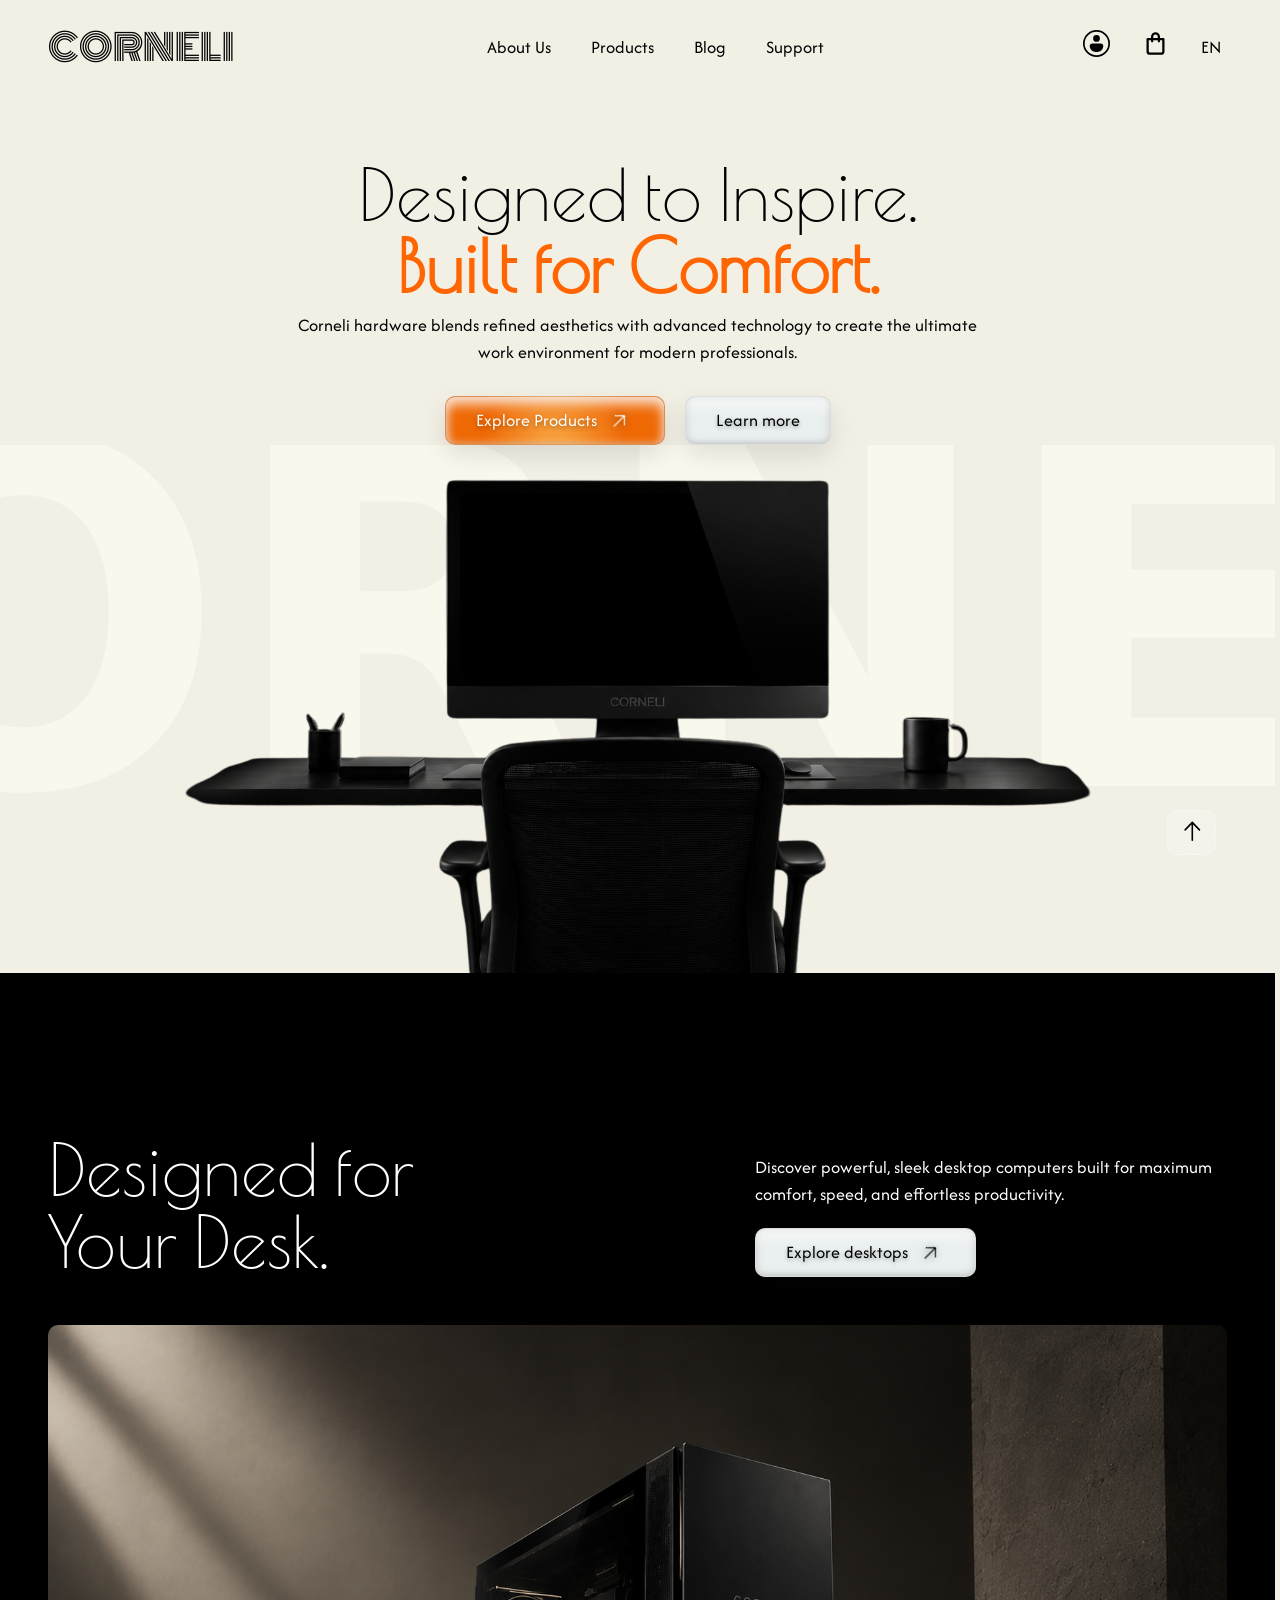
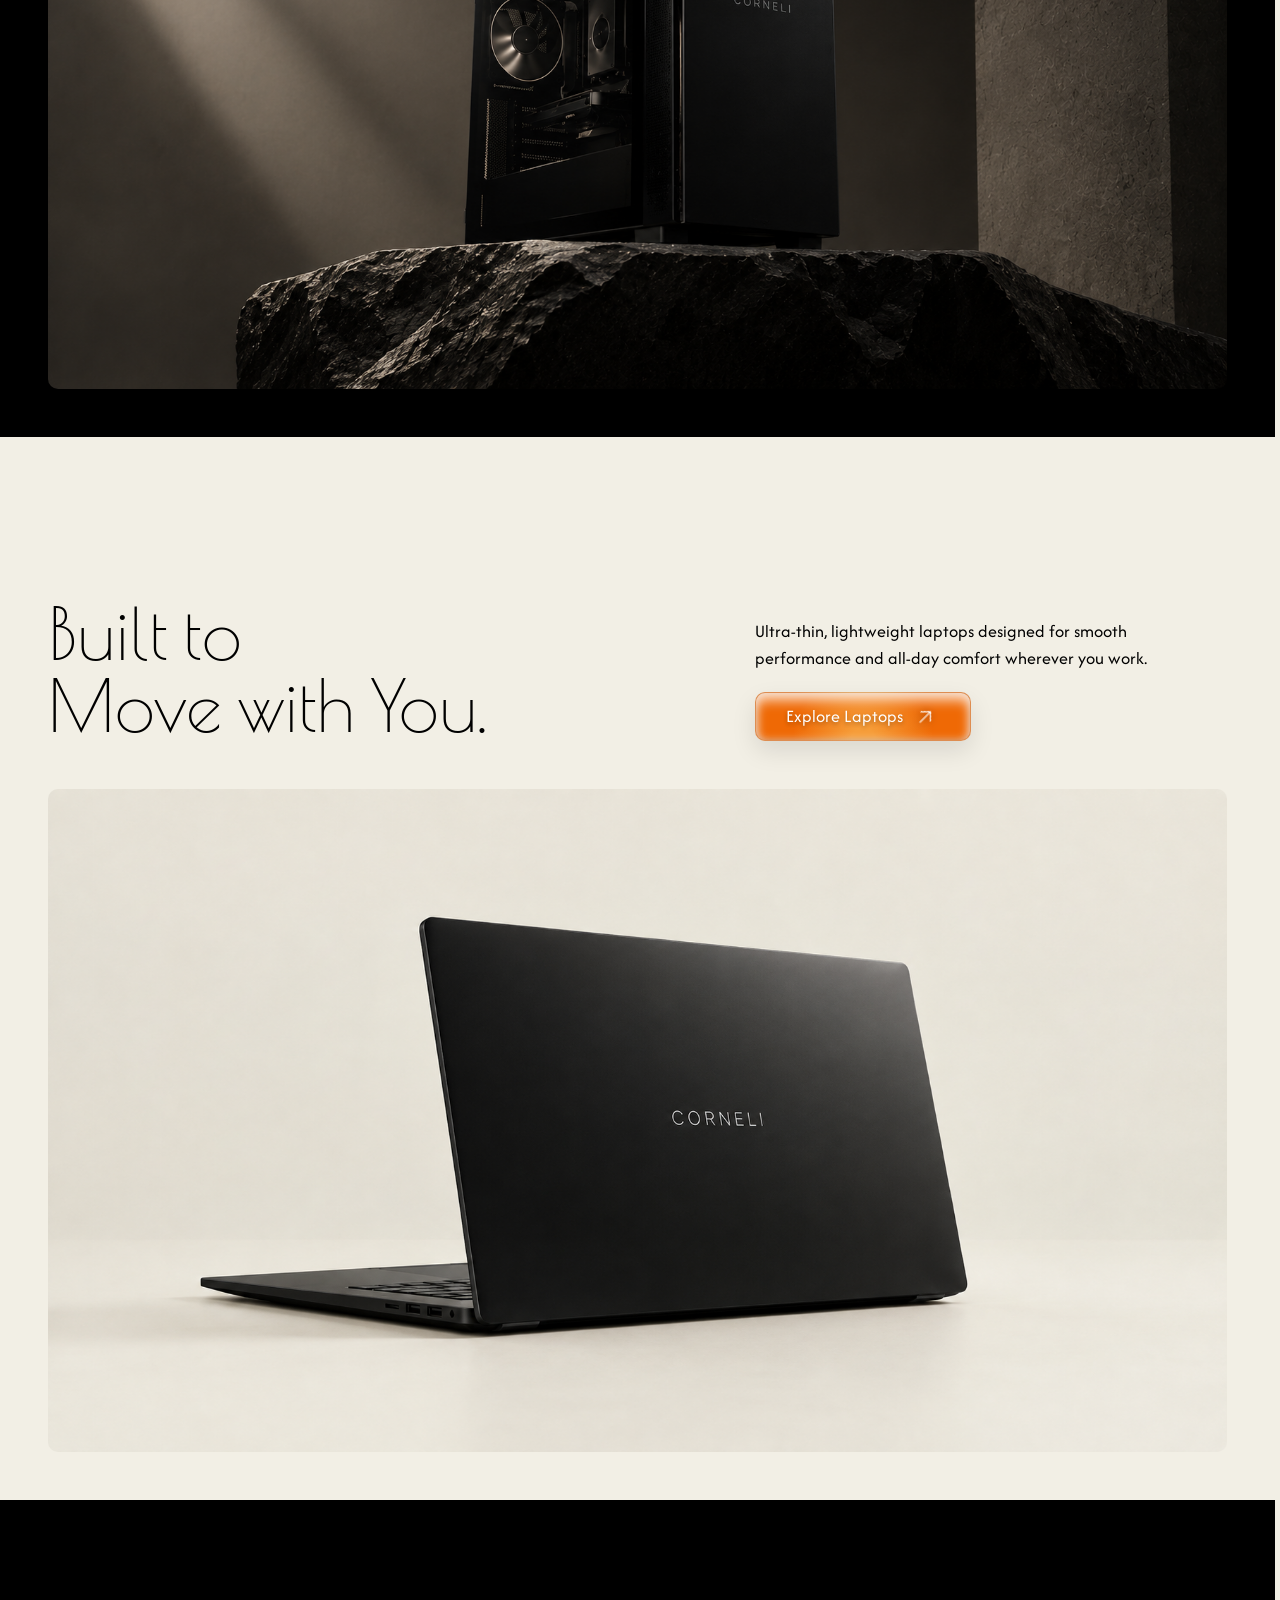
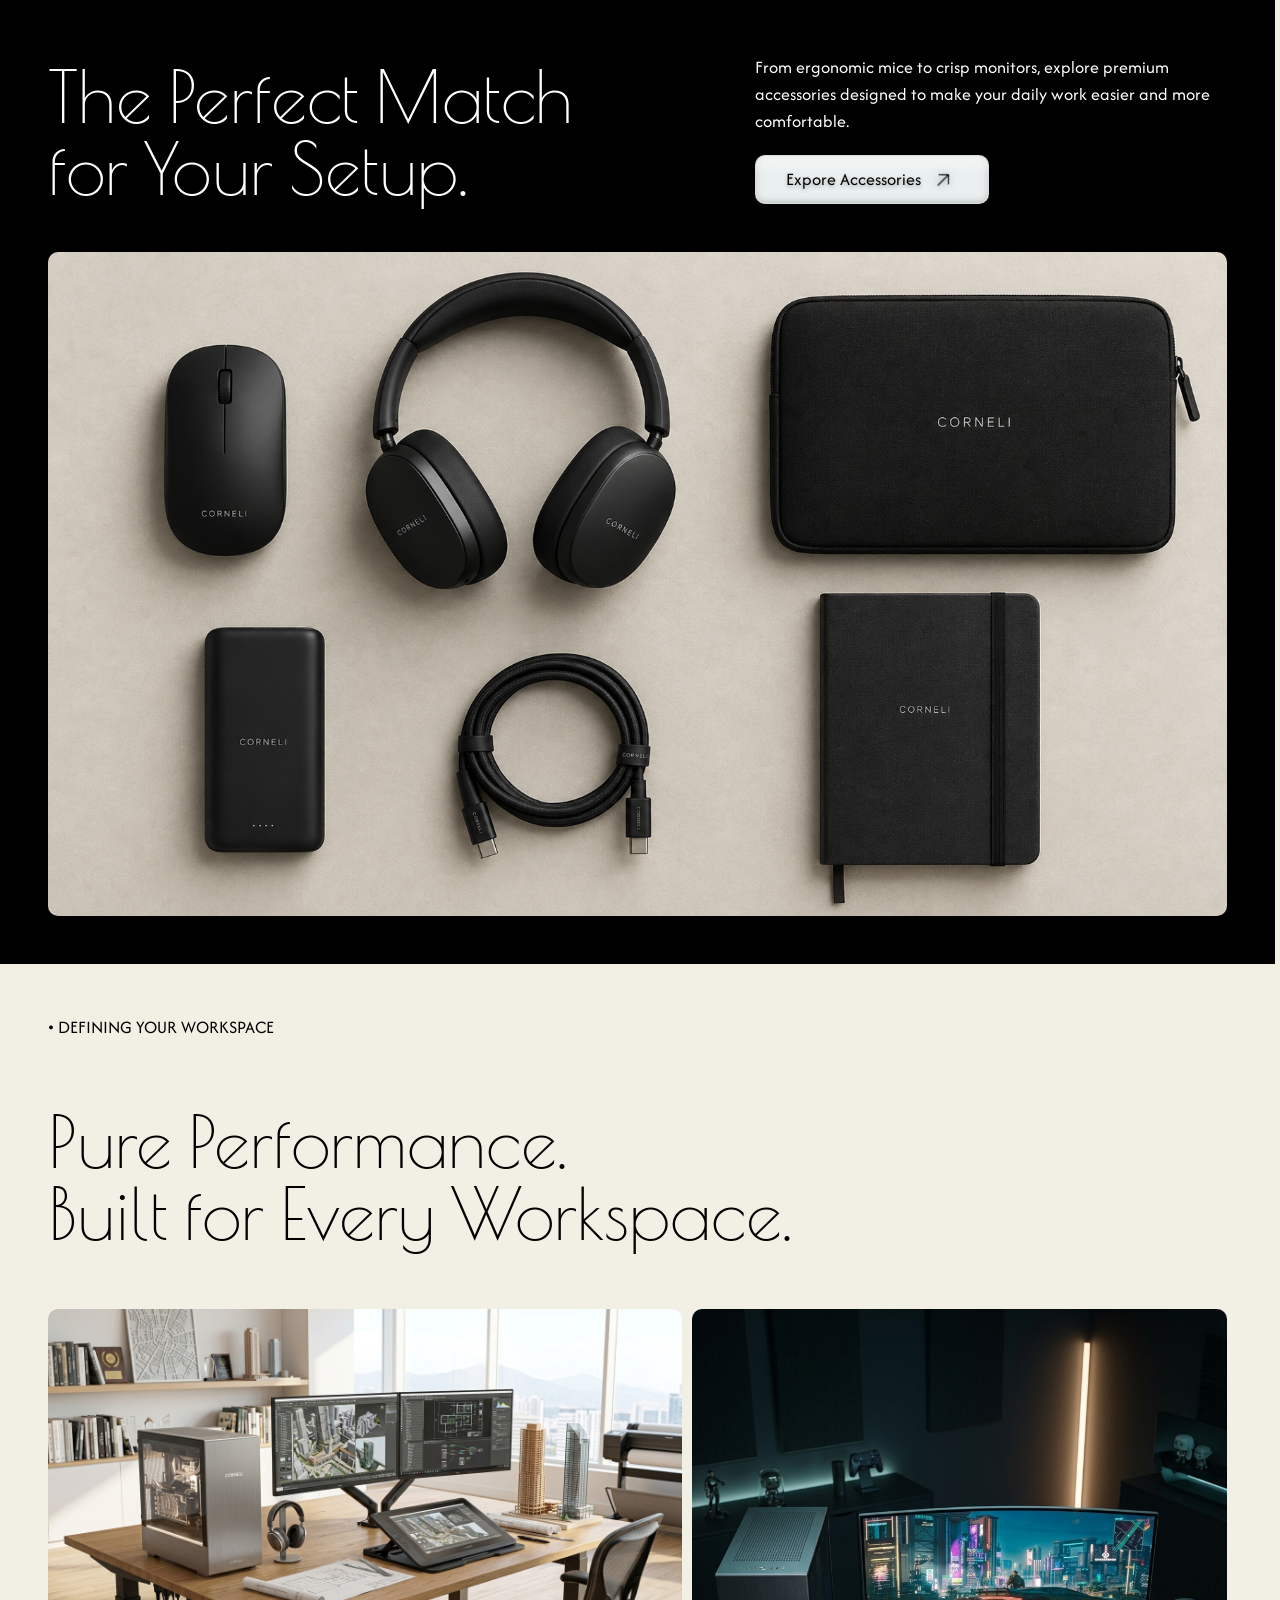
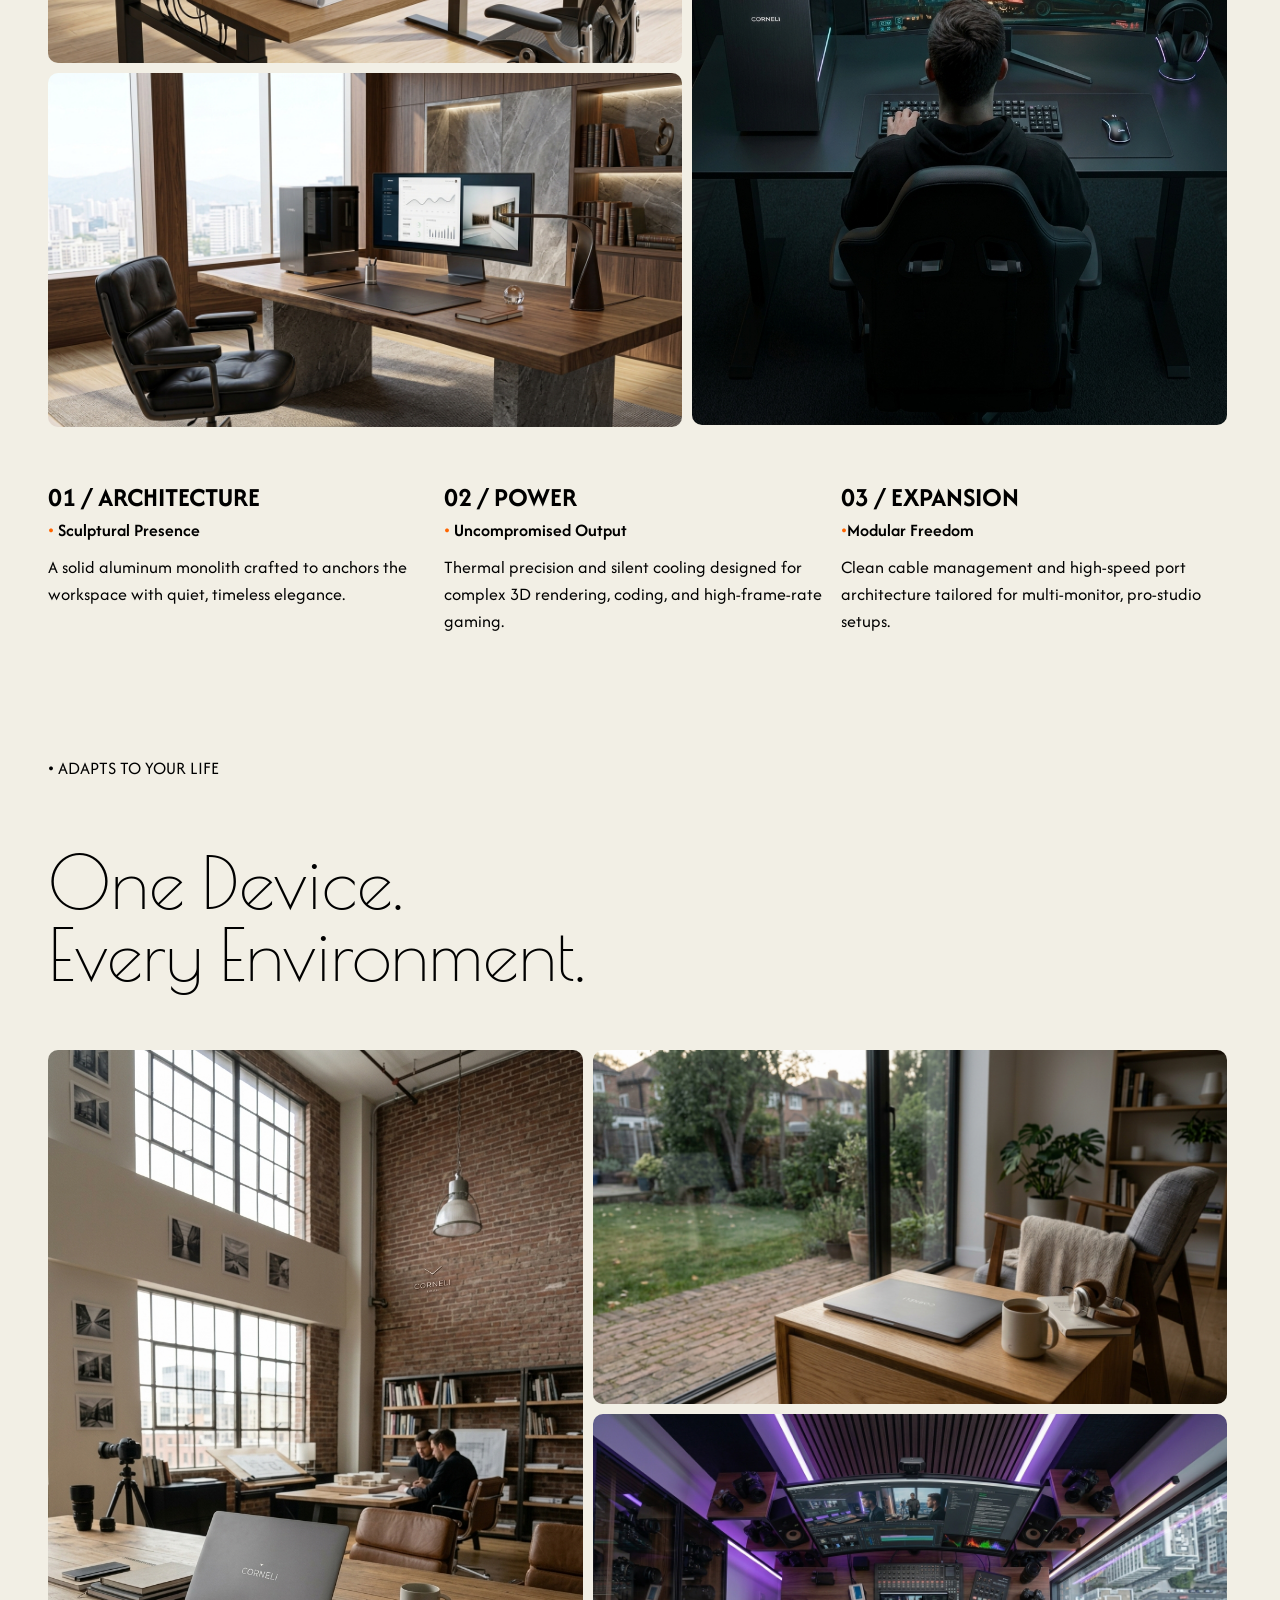
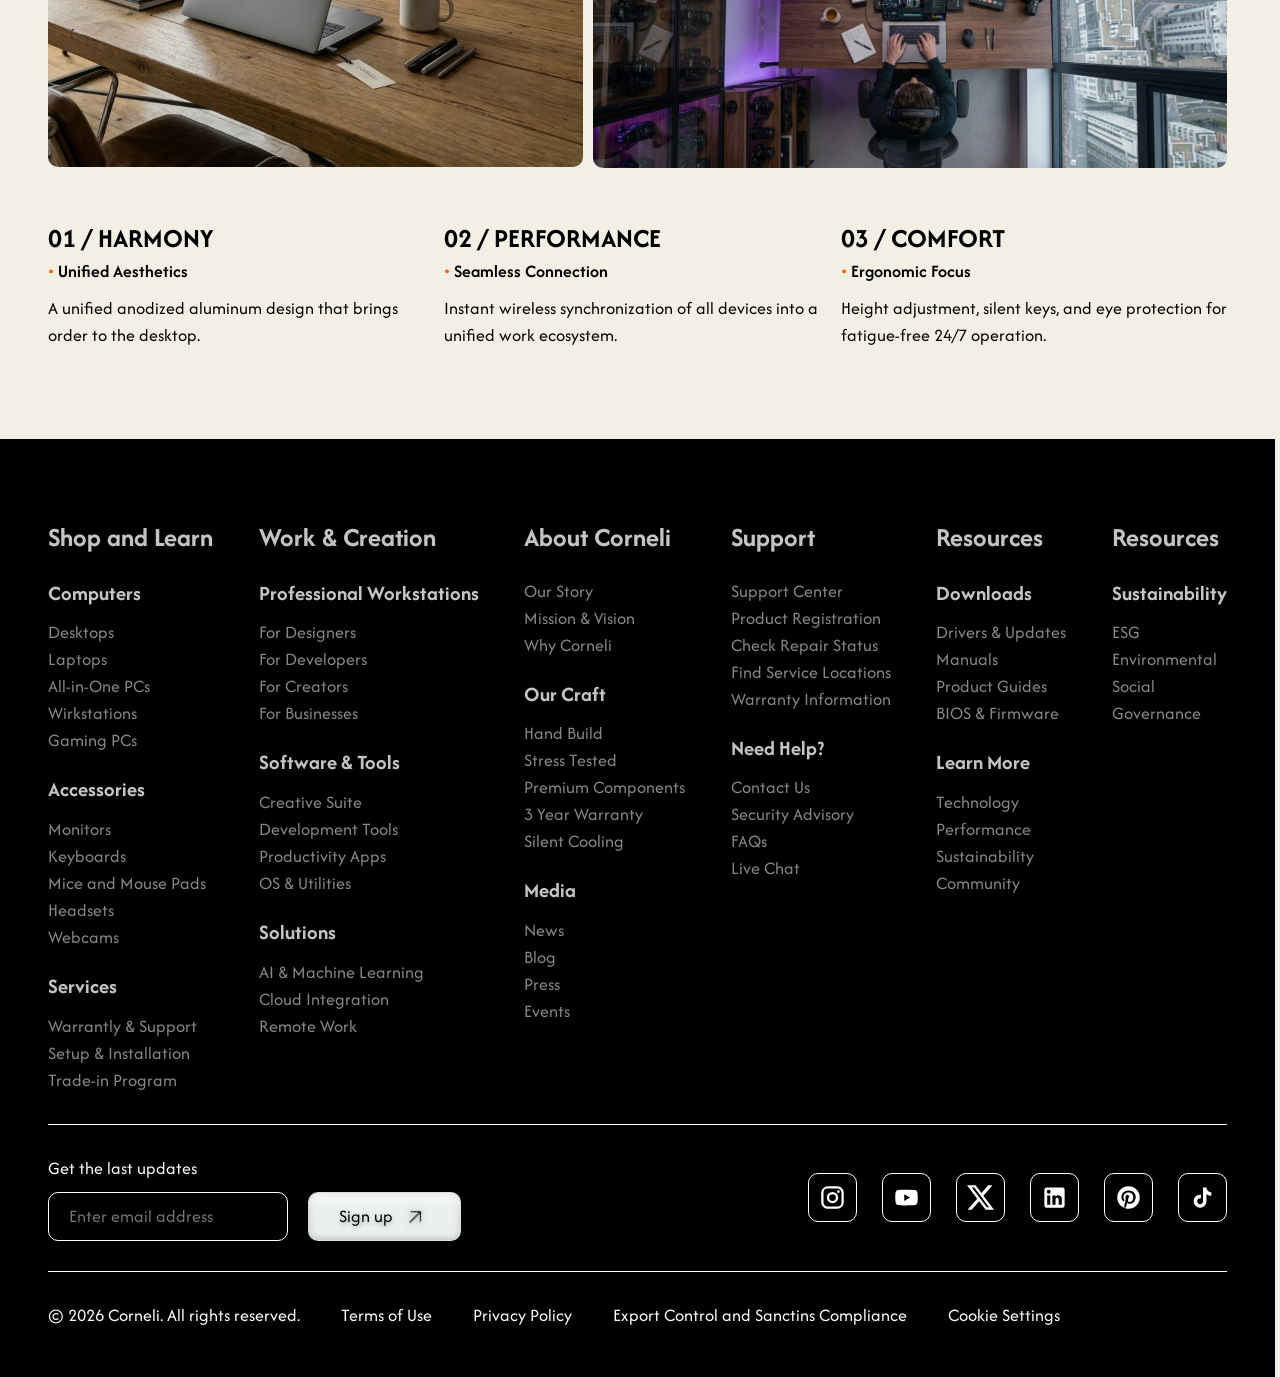
==== corneli-app/index.html @ 76bc039e "mobile menu is done" ====
<!DOCTYPE html>
<html lang="en">

<head>
    <meta charset="UTF-8">
    <meta name="viewport" content="width=device-width, initial-scale=1.0">
    <title>Document</title>
</head>
<link rel="stylesheet" href="assets/style/main.css">
<script src="js/burger-menu.js" defer></script>

<body>
    <!-- HEADER -->

    <header class="header">
        <nav class="header__nav">
            <div class="header__logo-container">
                <a href="/corneli-app/index.html" class="header__logo accent">CORNELI</a>
            </div>
            <div class="header__link-container">
                <ul class="header__list">
                    <li class="header__item">
                        <a href="#" class="header__link">About Us</a>
                    </li>
                    <li class="header__item">
                        <a href="#" class="header__link">Products</a>
                    </li>
                    <li class="header__item">
                        <a href="#" class="header__link">Blog</a>
                    </li>
                    <li class="header__item">
                        <a href="#" class="header__link">Support</a>
                    </li>
                    <li class="header__item visibility-hidden">
                        <button class="header__mobile-action-button" aria-label="Languages" type="button">EN</button>
                    </li>
                </ul>
            </div>
            <div class="header__action-container">
                <button class="header__action-button" title="Log in" aria-label="Log in" type="button">
                    <svg xmlns="http://www.w3.org/2000/svg" width="1.5em" height="1.5em" viewBox="0 0 16 16">
                        <path fill="currentColor"
                            d="M6 5a2 2 0 1 1 4 0a2 2 0 0 1-4 0m-.5 3h5A1.5 1.5 0 0 1 12 9.5c0 1.116-.459 2.01-1.212 2.615C10.047 12.71 9.053 13 8 13s-2.047-.29-2.788-.885C4.46 11.51 4 10.616 4 9.5A1.5 1.5 0 0 1 5.5 8M8 0a8 8 0 1 0 0 16A8 8 0 0 0 8 0M1 8a7 7 0 1 1 14 0A7 7 0 0 1 1 8" />
                    </svg>
                </button>
                <button class="header__action-button" title="Cart" aria-label="Cart" type="button">
                    <svg xmlns="http://www.w3.org/2000/svg" width="1.5em" height="1.5em" viewBox="0 0 24 24">
                        <path fill="currentColor"
                            d="M19 7h-3V6a4 4 0 0 0-8 0v1H5a1 1 0 0 0-1 1v11a3 3 0 0 0 3 3h10a3 3 0 0 0 3-3V8a1 1 0 0 0-1-1m-9-1a2 2 0 0 1 4 0v1h-4Zm8 13a1 1 0 0 1-1 1H7a1 1 0 0 1-1-1V9h2v1a1 1 0 0 0 2 0V9h4v1a1 1 0 0 0 2 0V9h2Z" />
                    </svg>
                </button>
                <button class="header__action-button" aria-label="Languages" type="button">EN</button>
            </div>

            <button class="header__burger-menu">
                <span></span>
                <span></span>
                <span></span>
            </button>
        </nav>
    </header>

    <!-- MAIN SECTION -->
    <main class="main">
        <section class="hero-section">
            <div class="hero-section__content">
                <h1 class="hero-section__title section--title">
                    Designed to Inspire.<br>
                    <span class="title-accent">
                        Built for Comfort.
                    </span>
                </h1>
                <p class="hero-section__subtitle section--subtitle">
                    Corneli hardware blends refined aesthetics with advanced technology to create the ultimate work
                    environment for modern professionals.
                </p>
                <div class="hero-section__cta-container">
                    <button class="hero-section__cta-button cta-button btn--accent">
                        Explore Products
                        <svg xmlns="http://www.w3.org/2000/svg" width="1.5em" height="1.5em" viewBox="0 0 24 24">
                            <title>arrow-up</title>
                            <path fill="currentColor"
                                d="M11 20V7.75L5.75 13L5 12.34l6.5-6.5l6.5 6.5l-.75.66L12 7.75V20z" />
                        </svg>
                    </button>
                    <button class="hero-section__cta-button cta-button">Learn more</button>
                </div>
            </div>

            <div class="hero-section__image-container">
                <img src="public/images/hero.png" alt="Corneli monoblock on the table">
            </div>

            <button class="to-top" aria-label="Back to top" type="button">
                <svg xmlns="http://www.w3.org/2000/svg" width="1.5em" height="1.5em" viewBox="0 0 1024 1024">
                    <title>top</title>
                    <path fill="currentColor"
                        d="M572.2 205.3v600.3a30.1 30.1 0 1 1-60.2 0V205.3L292.4 438.6a29 29 0 0 1-42.7 0a33.4 33.4 0 0 1 0-45.2l271-288a29 29 0 0 1 42.7 0l271.1 288a33.4 33.4 0 0 1 0 45.2a29 29 0 0 1-42.6 0z" />
                </svg>
            </button>
        </section>

        <section class="product-category product-category--desktop">
            <div class="product-category__container section--container">
                <div class="product-category__content">
                    <div class="product-category__title-container">
                        <h1 class="product-category__title section--title">
                            Designed for <br> Your Desk.
                        </h1>
                    </div>
                    <div class="product-category__info-container">
                        <p class="product-category__subtitle">
                            Discover powerful, sleek desktop computers built for maximum comfort, speed, and effortless
                            productivity.
                        </p>
                        <div>
                            <button class="cta-button">
                                Explore desktops
                                <svg xmlns="http://www.w3.org/2000/svg" width="1.5em" height="1.5em"
                                    viewBox="0 0 24 24">
                                    <title>arrow-up</title>
                                    <path fill="currentColor"
                                        d="M11 20V7.75L5.75 13L5 12.34l6.5-6.5l6.5 6.5l-.75.66L12 7.75V20z" />
                                </svg>
                            </button>
                        </div>
                    </div>
                </div>
                <div class="product-category__image-container">
                    <img src="public/images/desktop.png" alt="Image of the Corneli desktop">
                </div>
            </div>
        </section>


        <section class="product-category product-category--laptop">
            <div class="product-category__container section--container">
                <div class="product-category__content">
                    <div class="product-category__title-container">
                        <h1 class="product-category__title section--title">
                            Built to <br> Move with You.
                        </h1>
                    </div>
                    <div class="product-category__info-container">
                        <p class="product-category__subtitle">
                            Ultra-thin, lightweight laptops designed for smooth performance and all-day comfort wherever
                            you work.
                        </p>
                        <div>
                            <button class="cta-button btn--accent">
                                Explore Laptops
                                <svg xmlns="http://www.w3.org/2000/svg" width="1.5em" height="1.5em"
                                    viewBox="0 0 24 24">
                                    <title>arrow-up</title>
                                    <path fill="currentColor"
                                        d="M11 20V7.75L5.75 13L5 12.34l6.5-6.5l6.5 6.5l-.75.66L12 7.75V20z" />
                                </svg>
                            </button>
                        </div>
                    </div>
                </div>
                <div class="product-category__image-container">
                    <img src="public/images/laptop.png" alt="Image of the Corneli desktop">
                </div>
            </div>
        </section>

        <section class="product-category product-category--accessories">
            <div class="product-category__container section--container">
                <div class="product-category__content">
                    <div class="product-category__title-container">
                        <h1 class="product-category__title section--title">
                            The Perfect Match <br> for Your Setup.
                        </h1>
                    </div>
                    <div class="product-category__info-container">
                        <p class="product-category__subtitle">
                            From ergonomic mice to crisp monitors, explore premium accessories designed to make your
                            daily work easier and more comfortable.
                        </p>
                        <div>
                            <button class="cta-button">
                                Expore Accessories
                                <svg xmlns="http://www.w3.org/2000/svg" width="1.5em" height="1.5em"
                                    viewBox="0 0 24 24">
                                    <title>arrow-up</title>
                                    <path fill="currentColor"
                                        d="M11 20V7.75L5.75 13L5 12.34l6.5-6.5l6.5 6.5l-.75.66L12 7.75V20z" />
                                </svg>
                            </button>
                        </div>
                    </div>
                </div>
                <div class="product-category__image-container">
                    <img src="public/images/accessories.png" alt="Image of the Corneli desktop">
                </div>
            </div>
        </section>

        <section class="explore-section">
            <div class="explore-section__container section--container">
                <span class="explore-section__badge">• DEFINING YOUR WORKSPACE</span>
                <h1 class="explore-section__title section--title">
                    Pure Performance. <br> Built for Every Workspace.
                </h1>

                <div class="explore-section__image-container image-container--desktop">
                    <div class="explore-section__image-stack">
                        <img src="public/images/desktop-showcase-2.jpg" alt="Laptop in the home">
                        <img src="public/images/desktop-showcase-3.jpg"
                            alt="Laptop in the process of a creating content">
                    </div>
                    <div class="explore-section__image-main image">
                        <img src="public/images/desktop-showcase-1.jpg" alt="Laptop in the office">
                    </div>
                </div>

                <div class="explore-section__overview">
                    <div class="explore-section__overview-block">
                        <h2 class="explore-section__ob-title">01 / ARCHITECTURE</h2>
                        <span class="explore-section__ob-badge"><span class="dot">•</span> Sculptural Presence</span>
                        <p class="explore-section__ob-subtitle">
                            A solid aluminum monolith crafted to anchors the workspace with quiet, timeless elegance.
                        </p>
                    </div>
                    <div class="explore-section__overview-block">
                        <h2 class="explore-section__ob-title">02 / POWER</h2>
                        <span class="explore-section__ob-badge"><span class="dot">•</span> Uncompromised Output</span>
                        <p class="explore-section__ob-subtitle">
                            Thermal precision and silent cooling designed for complex 3D rendering, coding, and
                            high-frame-rate gaming.
                        </p>
                    </div>
                    <div class="explore-section__overview-block">
                        <h2 class="explore-section__ob-title">03 / EXPANSION</h2>
                        <span class="explore-section__ob-badge"><span class="dot">•</span>Modular Freedom</span>
                        <p class="explore-section__ob-subtitle">
                            Clean cable management and high-speed port architecture tailored for multi-monitor,
                            pro-studio setups.
                        </p>
                    </div>
                </div>
            </div>
        </section>

        <section class="explore-section">
            <div class="explore-section__container section--container">
                <span class="explore-section__badge">• ADAPTS TO YOUR LIFE</span>
                <h1 class="explore-section__title section--title">
                    One Device. <br> Every Environment.
                </h1>

                <div class="explore-section__image-container">
                    <div class="explore-section__image-main">
                        <img src="public/images/office.jpg" alt="Laptop in the office">
                    </div>
                    <div class="explore-section__image-stack">
                        <img src="public/images/home-laptop.jpg" alt="Laptop in the home">
                        <img src="public/images/content.jpg" alt="Laptop in the process of a creating content">
                    </div>
                </div>

                <div class="explore-section__overview">
                    <div class="explore-section__overview-block">
                        <h2 class="explore-section__ob-title">01 / HARMONY</h2>
                        <span class="explore-section__ob-badge"><span class="dot">•</span> Unified Aesthetics</span>
                        <p class="explore-section__ob-subtitle">
                            A unified anodized aluminum design that brings order to the desktop.
                        </p>
                    </div>
                    <div class="explore-section__overview-block">
                        <h2 class="explore-section__ob-title">02 / PERFORMANCE</h2>
                        <span class="explore-section__ob-badge"><span class="dot">•</span> Seamless Connection</span>
                        <p class="explore-section__ob-subtitle">
                            Instant wireless synchronization of all devices into a unified work ecosystem.
                        </p>
                    </div>
                    <div class="explore-section__overview-block">
                        <h2 class="explore-section__ob-title">03 / COMFORT</h2>
                        <span class="explore-section__ob-badge"><span class="dot">•</span> Ergonomic Focus</span>
                        <p class="explore-section__ob-subtitle">
                            Height adjustment, silent keys, and eye protection for fatigue-free 24/7 operation.
                        </p>
                    </div>
                </div>
            </div>
        </section>
    </main>

    <!-- FOOTER -->

    <footer class="footer">
        <div class="footer__container">
            <div class="footer__body">
                <div class="footer__link-container">
                    <h2 class="footer__link-container-title">
                        Shop and Learn
                    </h2>
                    <div class="footer__list-container">
                        <h3 class="footer__list-title">Computers</h3>
                        <ul class="footer__list">
                            <li class="footer__item">
                                <a href="#" class="footer__link">
                                    Desktops
                                </a>
                            </li>
                            <li class="footer__item">
                                <a href="#" class="footer__link">
                                    Laptops
                                </a>
                            </li>
                            <li class="footer__item">
                                <a href="#" class="footer__link">
                                    All-in-One PCs
                                </a>
                            </li>
                            <li class="footer__item">
                                <a href="#" class="footer__link">
                                    Wirkstations
                                </a>
                            </li>
                            <li class="footer__item">
                                <a href="#" class="footer__link">
                                    Gaming PCs
                                </a>
                            </li>
                        </ul>
                    </div>
                    <div class="footer__list-container">
                        <h3 class="footer__list-title">Accessories</h3>
                        <ul class="footer__list">
                            <li class="footer__item">
                                <a href="#" class="footer__link">
                                    Monitors
                                </a>
                            </li>
                            <li class="footer__item">
                                <a href="#" class="footer__link">
                                    Keyboards
                                </a>
                            </li>
                            <li class="footer__item">
                                <a href="#" class="footer__link">
                                    Mice and Mouse Pads
                                </a>
                            </li>
                            <li class="footer__item">
                                <a href="#" class="footer__link">
                                    Headsets
                                </a>
                            </li>
                            <li class="footer__item">
                                <a href="#" class="footer__link">
                                    Webcams
                                </a>
                            </li>
                        </ul>
                    </div>
                    <div class="footer__list-container">
                        <h3 class="footer__list-title">Services</h3>
                        <ul class="footer__list">
                            <li class="footer__item">
                                <a href="#" class="footer__link">
                                    Warrantly & Support
                                </a>
                            </li>
                            <li class="footer__item">
                                <a href="#" class="footer__link">
                                    Setup & Installation
                                </a>
                            </li>
                            <li class="footer__item">
                                <a href="#" class="footer__link">
                                    Trade-in Program
                                </a>
                            </li>
                        </ul>
                    </div>
                </div>
                <div class="footer__link-container">
                    <h2 class="footer__link-container-title">
                        Work & Creation
                    </h2>
                    <div class="footer__list-container">
                        <h3 class="footer__list-title">Professional Workstations</h3>
                        <ul class="footer__list">
                            <li class="footer__item">
                                <a href="#" class="footer__link">
                                    For Designers
                                </a>
                            </li>
                            <li class="footer__item">
                                <a href="#" class="footer__link">
                                    For Developers
                                </a>
                            </li>
                            <li class="footer__item">
                                <a href="#" class="footer__link">
                                    For Creators
                                </a>
                            </li>
                            <li class="footer__item">
                                <a href="#" class="footer__link">
                                    For Businesses
                                </a>
                            </li>
                        </ul>
                    </div>
                    <div class="footer__list-container">
                        <h3 class="footer__list-title">Software & Tools</h3>
                        <ul class="footer__list">
                            <li class="footer__item">
                                <a href="#" class="footer__link">
                                    Creative Suite
                                </a>
                            </li>
                            <li class="footer__item">
                                <a href="#" class="footer__link">
                                    Development Tools
                                </a>
                            </li>
                            <li class="footer__item">
                                <a href="#" class="footer__link">
                                    Productivity Apps
                                </a>
                            </li>
                            <li class="footer__item">
                                <a href="#" class="footer__link">
                                    OS & Utilities
                                </a>
                            </li>
                        </ul>
                    </div>
                    <div class="footer__list-container">
                        <h3 class="footer__list-title">Solutions</h3>
                        <ul class="footer__list">
                            <li class="footer__item">
                                <a href="#" class="footer__link">
                                    AI & Machine Learning
                                </a>
                            </li>
                            <li class="footer__item">
                                <a href="#" class="footer__link">
                                    Cloud Integration
                                </a>
                            </li>
                            <li class="footer__item">
                                <a href="#" class="footer__link">
                                    Remote Work
                                </a>
                            </li>
                        </ul>
                    </div>
                </div>
                <div class="footer__link-container">
                    <h2 class="footer__link-container-title">
                        About Corneli
                    </h2>
                    <div class="footer__list-container">
                        <ul class="footer__list">
                            <li class="footer__item">
                                <a href="#" class="footer__link">
                                    Our Story
                                </a>
                            </li>
                            <li class="footer__item">
                                <a href="#" class="footer__link">
                                    Mission & Vision
                                </a>
                            </li>
                            <li class="footer__item">
                                <a href="#" class="footer__link">
                                    Why Corneli
                                </a>
                            </li>
                        </ul>
                    </div>
                    <div class="footer__list-container">
                        <h3 class="footer__list-title">Our Craft</h3>
                        <ul class="footer__list">
                            <li class="footer__item">
                                <a href="#" class="footer__link">
                                    Hand Build
                                </a>
                            </li>
                            <li class="footer__item">
                                <a href="#" class="footer__link">
                                    Stress Tested
                                </a>
                            </li>
                            <li class="footer__item">
                                <a href="#" class="footer__link">
                                    Premium Components
                                </a>
                            </li>
                            <li class="footer__item">
                                <a href="#" class="footer__link">
                                    3 Year Warranty
                                </a>
                            </li>
                            <li class="footer__item">
                                <a href="#" class="footer__link">
                                    Silent Cooling
                                </a>
                            </li>
                        </ul>
                    </div>
                    <div class="footer__list-container">
                        <h3 class="footer__list-title">Media</h3>
                        <ul class="footer__list">
                            <li class="footer__item">
                                <a href="#" class="footer__link">
                                    News
                                </a>
                            </li>
                            <li class="footer__item">
                                <a href="#" class="footer__link">
                                    Blog
                                </a>
                            </li>
                            <li class="footer__item">
                                <a href="#" class="footer__link">
                                    Press
                                </a>
                            </li>
                            <li class="footer__item">
                                <a href="#" class="footer__link">
                                    Events
                                </a>
                            </li>
                        </ul>
                    </div>
                </div>
                <div class="footer__link-container">
                    <h2 class="footer__link-container-title">
                        Support
                    </h2>
                    <div class="footer__list-container">
                        <ul class="footer__list">
                            <li class="footer__item">
                                <a href="#" class="footer__link">
                                    Support Center
                                </a>
                            </li>
                            <li class="footer__item">
                                <a href="#" class="footer__link">
                                    Product Registration
                                </a>
                            </li>
                            <li class="footer__item">
                                <a href="#" class="footer__link">
                                    Check Repair Status
                                </a>
                            </li>
                            <li class="footer__item">
                                <a href="#" class="footer__link">
                                    Find Service Locations
                                </a>
                            </li>
                            <li class="footer__item">
                                <a href="#" class="footer__link">
                                    Warranty Information
                                </a>
                            </li>
                        </ul>
                    </div>
                    <div class="footer__list-container">
                        <h3 class="footer__list-title">Need Help?</h3>
                        <ul class="footer__list">
                            <li class="footer__item">
                                <a href="#" class="footer__link">
                                    Contact Us
                                </a>
                            </li>
                            <li class="footer__item">
                                <a href="#" class="footer__link">
                                    Security Advisory
                                </a>
                            </li>
                            <li class="footer__item">
                                <a href="#" class="footer__link">
                                    FAQs
                                </a>
                            </li>
                            <li class="footer__item">
                                <a href="#" class="footer__link">
                                    Live Chat
                                </a>
                            </li>
                        </ul>
                    </div>
                </div>
                <div class="footer__link-container">
                    <h2 class="footer__link-container-title">
                        Resources
                    </h2>
                    <div class="footer__list-container">
                        <h3 class="footer__list-title">Downloads</h3>
                        <ul class="footer__list">
                            <li class="footer__item">
                                <a href="#" class="footer__link">
                                    Drivers & Updates
                                </a>
                            </li>
                            <li class="footer__item">
                                <a href="#" class="footer__link">
                                    Manuals
                                </a>
                            </li>
                            <li class="footer__item">
                                <a href="#" class="footer__link">
                                    Product Guides
                                </a>
                            </li>
                            <li class="footer__item">
                                <a href="#" class="footer__link">
                                    BIOS & Firmware
                                </a>
                            </li>
                        </ul>
                    </div>
                    <div class="footer__list-container">
                        <h3 class="footer__list-title">Learn More</h3>
                        <ul class="footer__list">
                            <li class="footer__item">
                                <a href="#" class="footer__link">
                                    Technology
                                </a>
                            </li>
                            <li class="footer__item">
                                <a href="#" class="footer__link">
                                    Performance
                                </a>
                            </li>
                            <li class="footer__item">
                                <a href="#" class="footer__link">
                                    Sustainability
                                </a>
                            </li>
                            <li class="footer__item">
                                <a href="#" class="footer__link">
                                    Community
                                </a>
                            </li>
                        </ul>
                    </div>
                </div>
                <div class="footer__link-container">
                    <h2 class="footer__link-container-title">
                        Resources
                    </h2>
                    <div class="footer__list-container">
                        <h3 class="footer__list-title">Sustainability</h3>
                        <ul class="footer__list">
                            <li class="footer__item">
                                <a href="#" class="footer__link">
                                    ESG
                                </a>
                            </li>
                            <li class="footer__item">
                                <a href="#" class="footer__link">
                                    Environmental
                                </a>
                            </li>
                            <li class="footer__item">
                                <a href="#" class="footer__link">
                                    Social
                                </a>
                            </li>
                            <li class="footer__item">
                                <a href="#" class="footer__link">
                                    Governance
                                </a>
                            </li>
                        </ul>
                    </div>
                </div>
            </div>

            <div class="footer__soc1als-container">
                <div class="footer__newsletter">
                    <span>Get the last updates</span>
                    <form>
                        <input type="text" placeholder="Enter email address">
                        <button class="cta-button">
                            Sign up
                            <svg xmlns="http://www.w3.org/2000/svg" width="1.5em" height="1.5em" viewBox="0 0 24 24">
                                <title>arrow-up</title>
                                <path fill="currentColor"
                                    d="M11 20V7.75L5.75 13L5 12.34l6.5-6.5l6.5 6.5l-.75.66L12 7.75V20z" />
                            </svg>
                        </button>
                    </form>
                </div>

                <div class="footer__soc1als">
                    <span>
                        <svg xmlns="http://www.w3.org/2000/svg" width="1.5em" height="1.5em" viewBox="0 0 24 24">
                            <title>instagram</title>
                            <path fill="currentColor"
                                d="M7.8 2h8.4C19.4 2 22 4.6 22 7.8v8.4a5.8 5.8 0 0 1-5.8 5.8H7.8C4.6 22 2 19.4 2 16.2V7.8A5.8 5.8 0 0 1 7.8 2m-.2 2A3.6 3.6 0 0 0 4 7.6v8.8C4 18.39 5.61 20 7.6 20h8.8a3.6 3.6 0 0 0 3.6-3.6V7.6C20 5.61 18.39 4 16.4 4zm9.65 1.5a1.25 1.25 0 0 1 1.25 1.25A1.25 1.25 0 0 1 17.25 8A1.25 1.25 0 0 1 16 6.75a1.25 1.25 0 0 1 1.25-1.25M12 7a5 5 0 0 1 5 5a5 5 0 0 1-5 5a5 5 0 0 1-5-5a5 5 0 0 1 5-5m0 2a3 3 0 0 0-3 3a3 3 0 0 0 3 3a3 3 0 0 0 3-3a3 3 0 0 0-3-3" />
                        </svg>
                    </span>
                    <span>
                        <svg xmlns="http://www.w3.org/2000/svg" width="1.5em" height="1.5em" viewBox="0 0 24 24">
                            <title>youtube</title>
                            <path fill="currentColor"
                                d="m10 15l5.19-3L10 9zm11.56-7.83c.13.47.22 1.1.28 1.9c.07.8.1 1.49.1 2.09L22 12c0 2.19-.16 3.8-.44 4.83c-.25.9-.83 1.48-1.73 1.73c-.47.13-1.33.22-2.65.28c-1.3.07-2.49.1-3.59.1L12 19c-4.19 0-6.8-.16-7.83-.44c-.9-.25-1.48-.83-1.73-1.73c-.13-.47-.22-1.1-.28-1.9c-.07-.8-.1-1.49-.1-2.09L2 12c0-2.19.16-3.8.44-4.83c.25-.9.83-1.48 1.73-1.73c.47-.13 1.33-.22 2.65-.28c1.3-.07 2.49-.1 3.59-.1L12 5c4.19 0 6.8.16 7.83.44c.9.25 1.48.83 1.73 1.73" />
                        </svg>
                    </span>
                    <span>
                        <svg xmlns="http://www.w3.org/2000/svg" width="1.5em" height="1.5em" viewBox="0 0 14 14">
                            <title>twitter</title>
                            <g fill="none">
                                <g clip-path="url(#SVGScRvgbTy)">
                                    <path fill="currentColor"
                                        d="M11.025.656h2.147L8.482 6.03L14 13.344H9.68L6.294 8.909l-3.87 4.435H.275l5.016-5.75L0 .657h4.43L7.486 4.71zm-.755 11.4h1.19L3.78 1.877H2.504z" />
                                </g>
                                <defs>
                                    <clipPath id="SVGScRvgbTy">
                                        <path fill="#fff" d="M0 0h14v14H0z" />
                                    </clipPath>
                                </defs>
                            </g>
                        </svg>
                    </span>
                    <span>
                        <svg xmlns="http://www.w3.org/2000/svg" width="1.5em" height="1.5em" viewBox="0 0 24 24">
                            <title>linkedin</title>
                            <path fill="currentColor"
                                d="M19 3a2 2 0 0 1 2 2v14a2 2 0 0 1-2 2H5a2 2 0 0 1-2-2V5a2 2 0 0 1 2-2zm-.5 15.5v-5.3a3.26 3.26 0 0 0-3.26-3.26c-.85 0-1.84.52-2.32 1.3v-1.11h-2.79v8.37h2.79v-4.93c0-.77.62-1.4 1.39-1.4a1.4 1.4 0 0 1 1.4 1.4v4.93zM6.88 8.56a1.68 1.68 0 0 0 1.68-1.68c0-.93-.75-1.69-1.68-1.69a1.69 1.69 0 0 0-1.69 1.69c0 .93.76 1.68 1.69 1.68m1.39 9.94v-8.37H5.5v8.37z" />
                        </svg>
                    </span>
                    <span>
                        <svg xmlns="http://www.w3.org/2000/svg" width="1.5em" height="1.5em" viewBox="0 0 24 24">
                            <title>pinterest</title>
                            <path fill="currentColor"
                                d="M9.04 21.54c.96.29 1.93.46 2.96.46a10 10 0 0 0 10-10A10 10 0 0 0 12 2A10 10 0 0 0 2 12c0 4.25 2.67 7.9 6.44 9.34c-.09-.78-.18-2.07 0-2.96l1.15-4.94s-.29-.58-.29-1.5c0-1.38.86-2.41 1.84-2.41c.86 0 1.26.63 1.26 1.44c0 .86-.57 2.09-.86 3.27c-.17.98.52 1.84 1.52 1.84c1.78 0 3.16-1.9 3.16-4.58c0-2.4-1.72-4.04-4.19-4.04c-2.82 0-4.48 2.1-4.48 4.31c0 .86.28 1.73.74 2.3c.09.06.09.14.06.29l-.29 1.09c0 .17-.11.23-.28.11c-1.28-.56-2.02-2.38-2.02-3.85c0-3.16 2.24-6.03 6.56-6.03c3.44 0 6.12 2.47 6.12 5.75c0 3.44-2.13 6.2-5.18 6.2c-.97 0-1.92-.52-2.26-1.13l-.67 2.37c-.23.86-.86 2.01-1.29 2.7z" />
                        </svg>
                    </span>
                    <span>
                        <svg xmlns="http://www.w3.org/2000/svg" width="1.5em" height="1.5em" viewBox="0 0 24 24">
                            <title>baseline-tiktok</title>
                            <path fill="currentColor"
                                d="M16.6 5.82s.51.5 0 0A4.28 4.28 0 0 1 15.54 3h-3.09v12.4a2.59 2.59 0 0 1-2.59 2.5c-1.42 0-2.6-1.16-2.6-2.6c0-1.72 1.66-3.01 3.37-2.48V9.66c-3.45-.46-6.47 2.22-6.47 5.64c0 3.33 2.76 5.7 5.69 5.7c3.14 0 5.69-2.55 5.69-5.7V9.01a7.35 7.35 0 0 0 4.3 1.38V7.3s-1.88.09-3.24-1.48" />
                        </svg>
                    </span>
                </div>
            </div>

            <div class="footer__legal">
                <ul class="footer__legal-list">
                    <li class="footer__legal-item">© 2026 Corneli. All rights reserved.</li>
                    <li class="footer__legal-item">Terms of Use</li>
                    <li class="footer__legal-item">Privacy Policy</li>
                    <li class="footer__legal-item">Export Control and Sanctins Compliance</li>
                    <li class="footer__legal-item">Cookie Settings</li>
                </ul>
            </div>
        </div>
    </footer>

</body>

</html>
---- corneli-app/assets/style/main.css ----
@import './normalize.css';
@import './variables.css';

@import 'components/button.css';
@import 'components/burger-menu.css';

@import 'header.css';
@import 'mobile-menu.css';
@import 'section.css';
@import 'hero.css';
@import 'product-category.css';
@import 'explore.css';
@import 'footer.css';
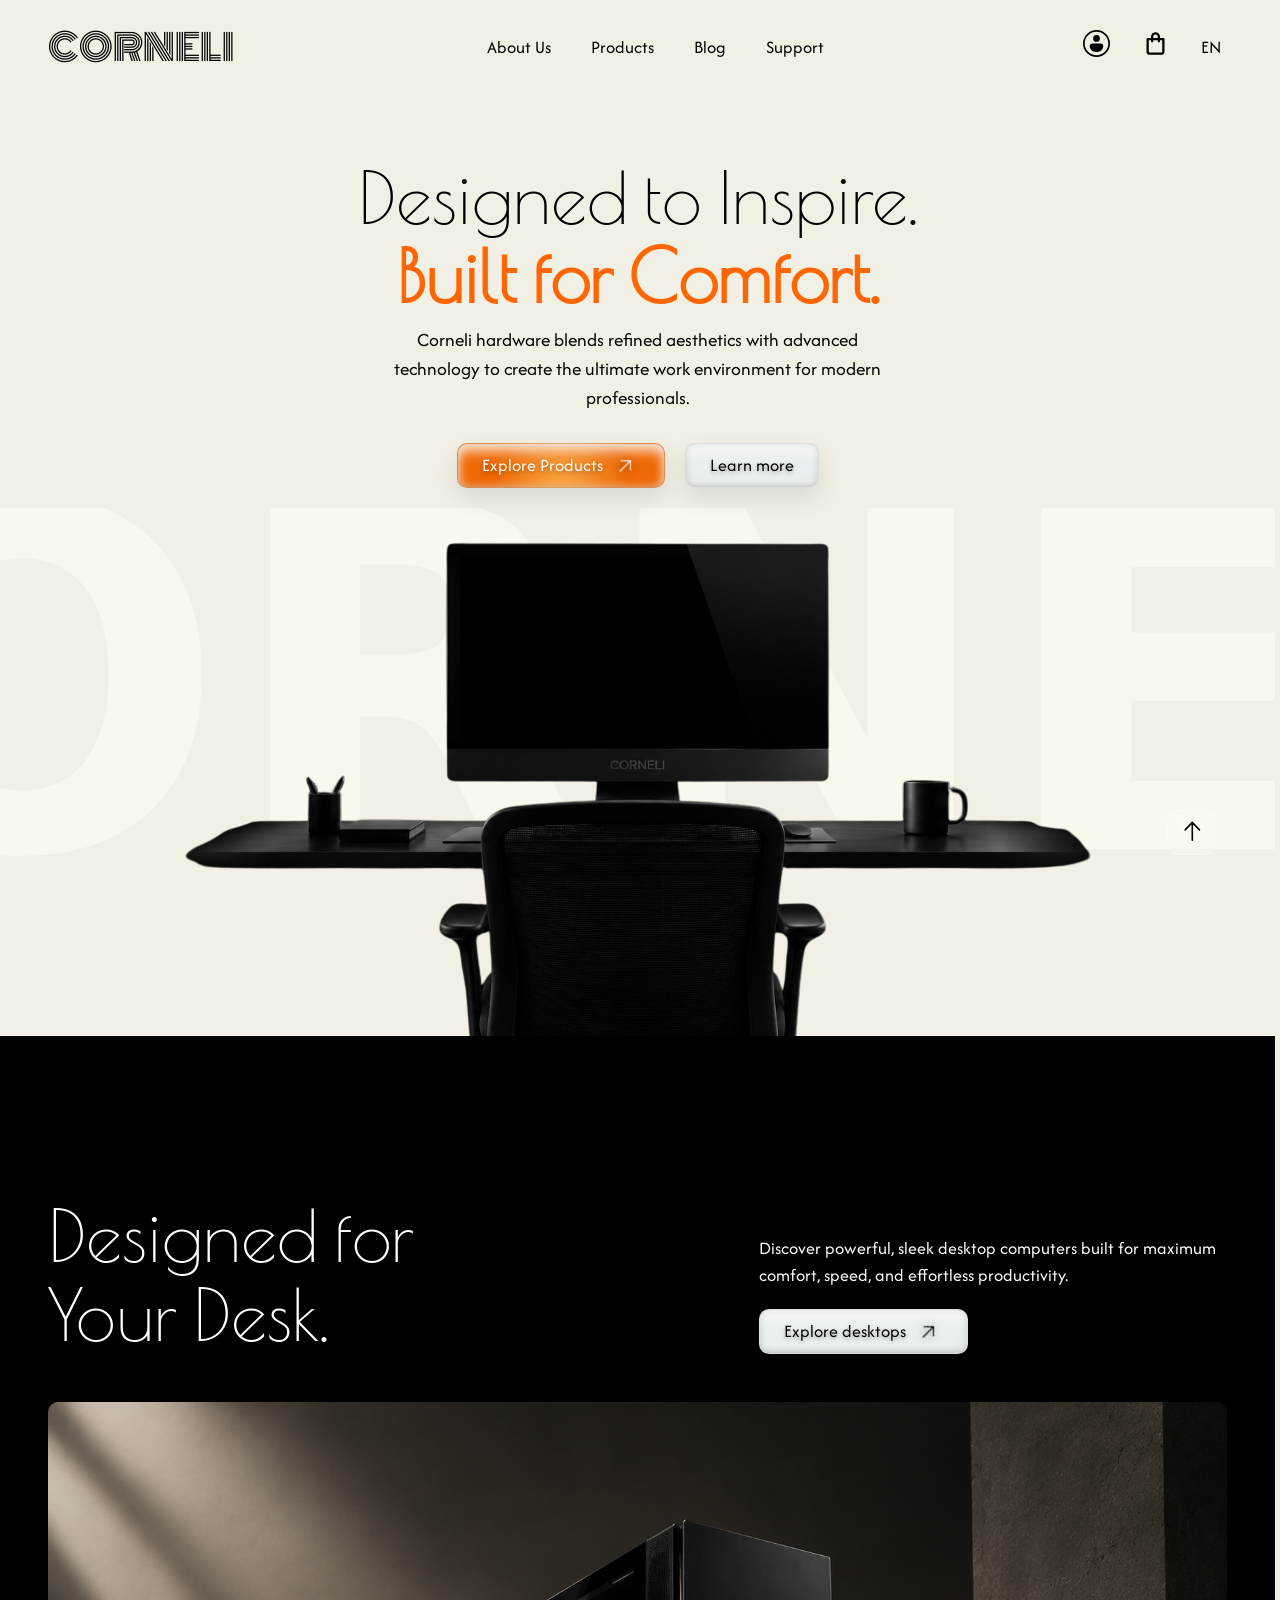
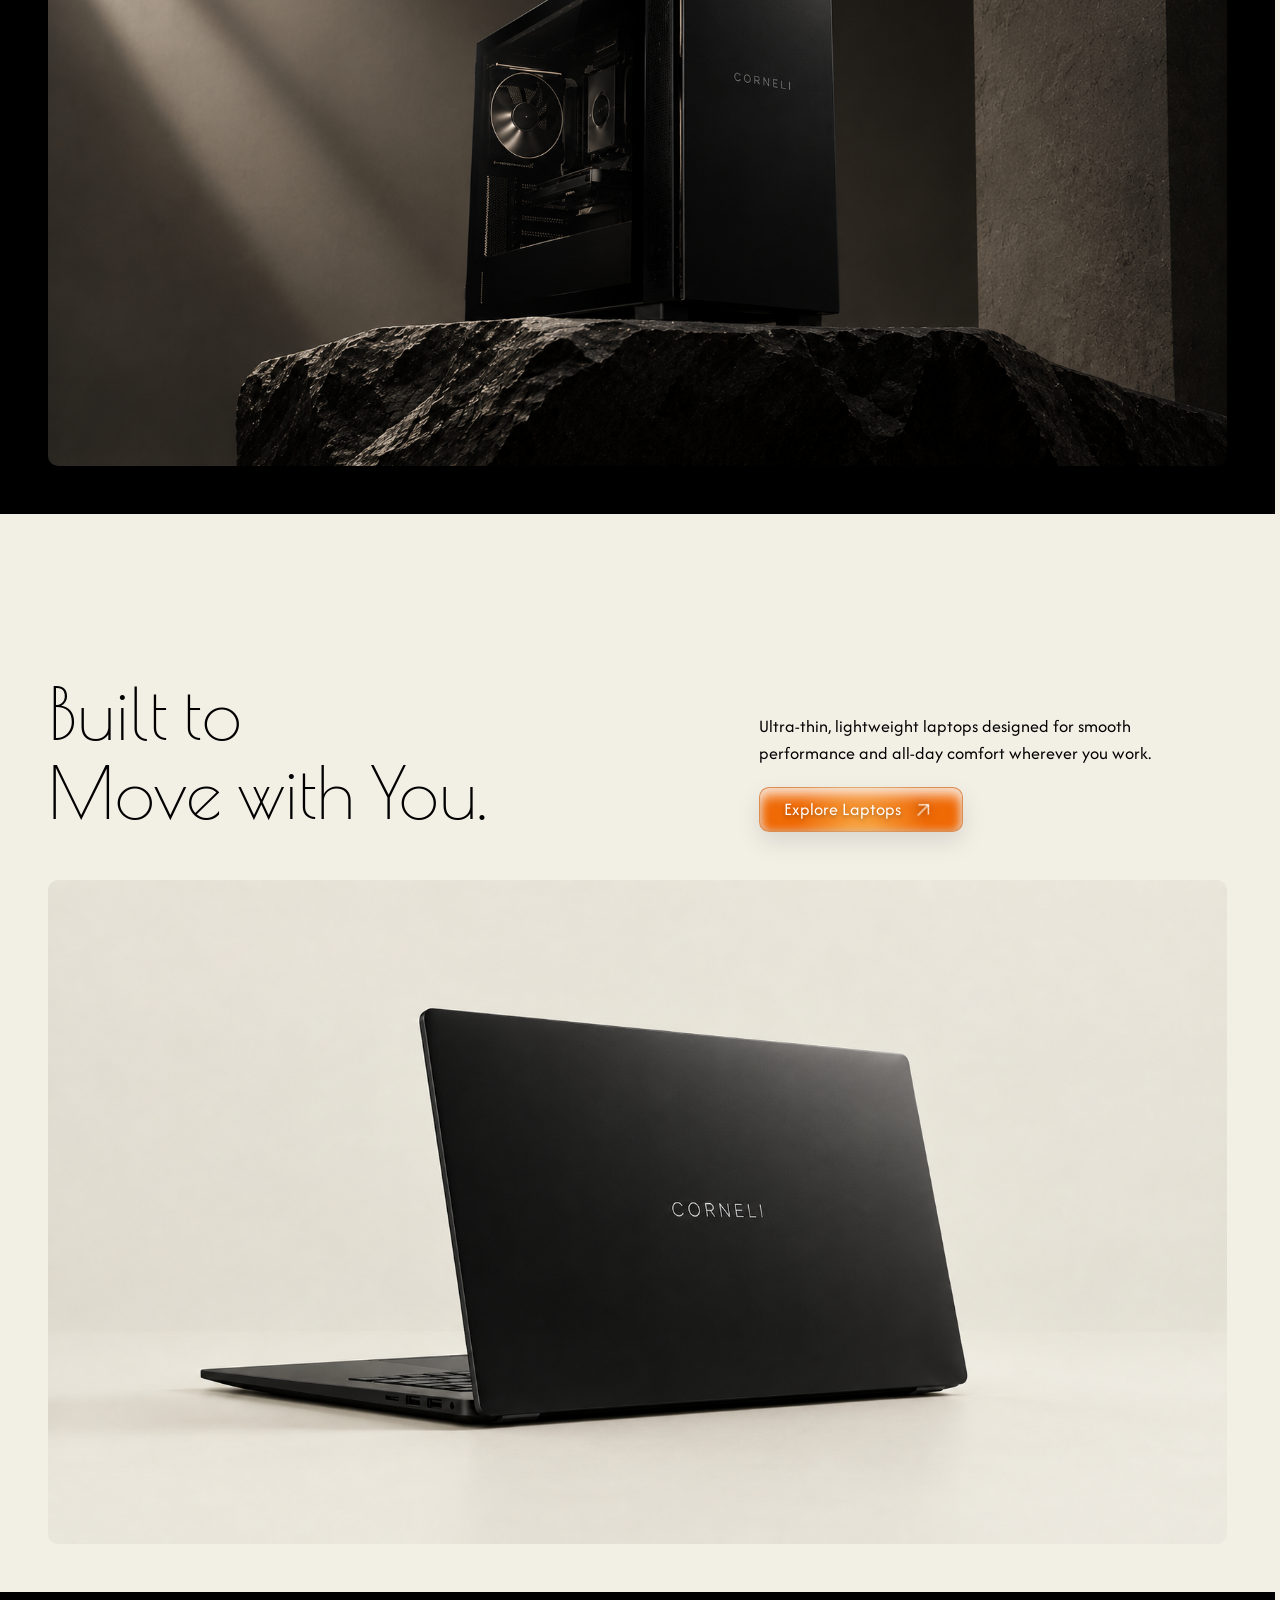
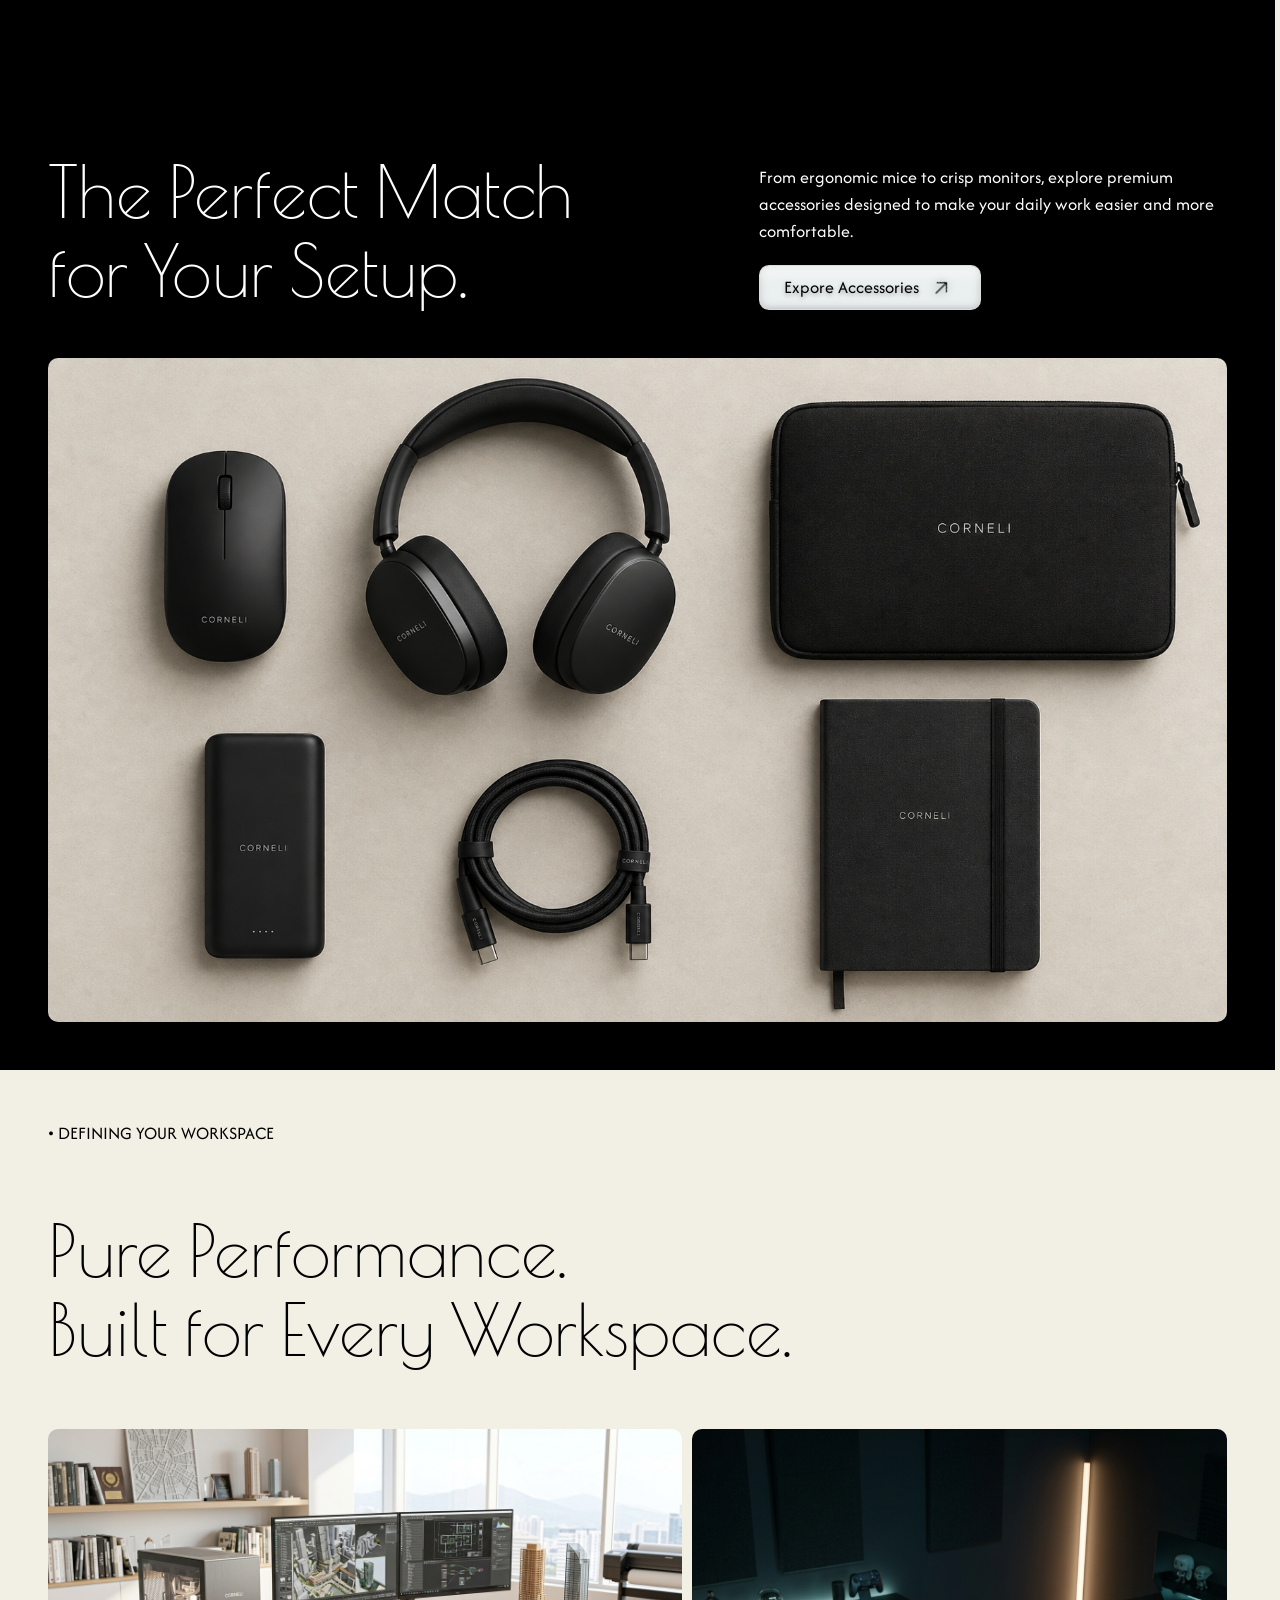
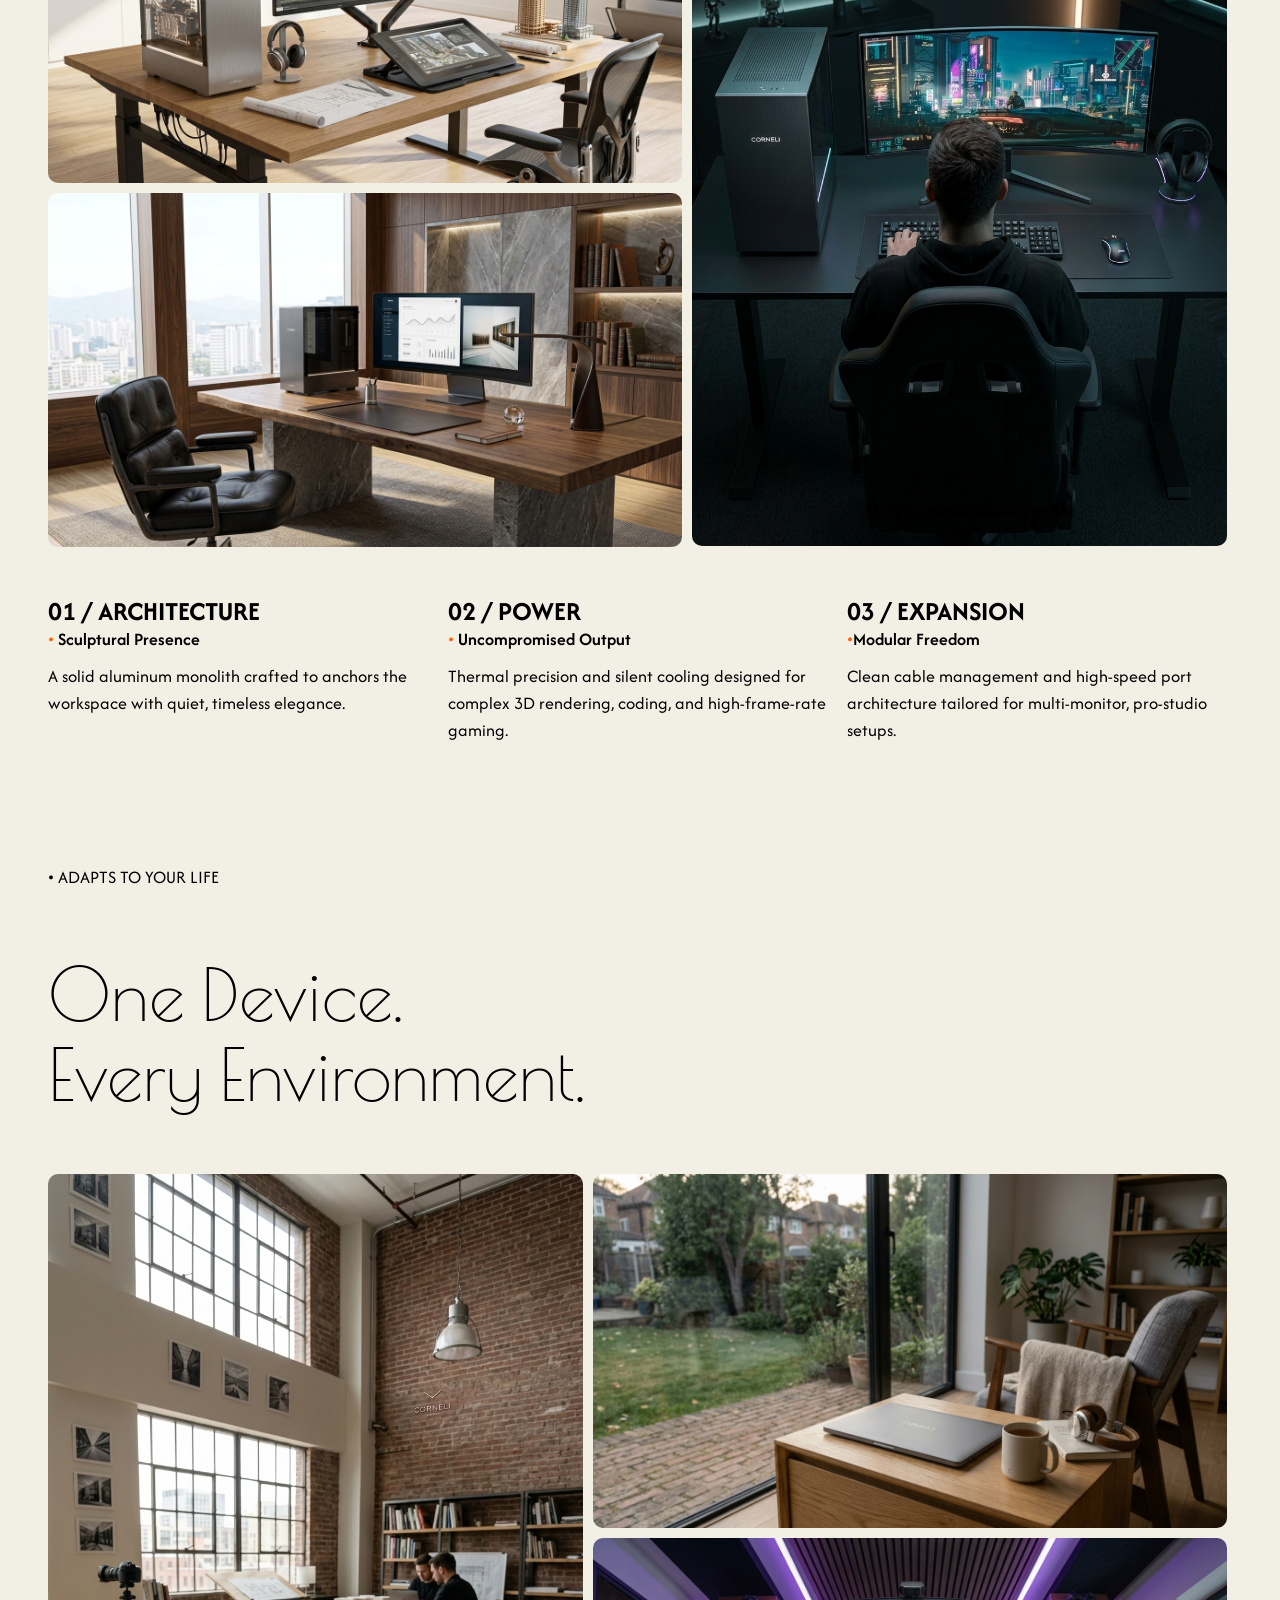
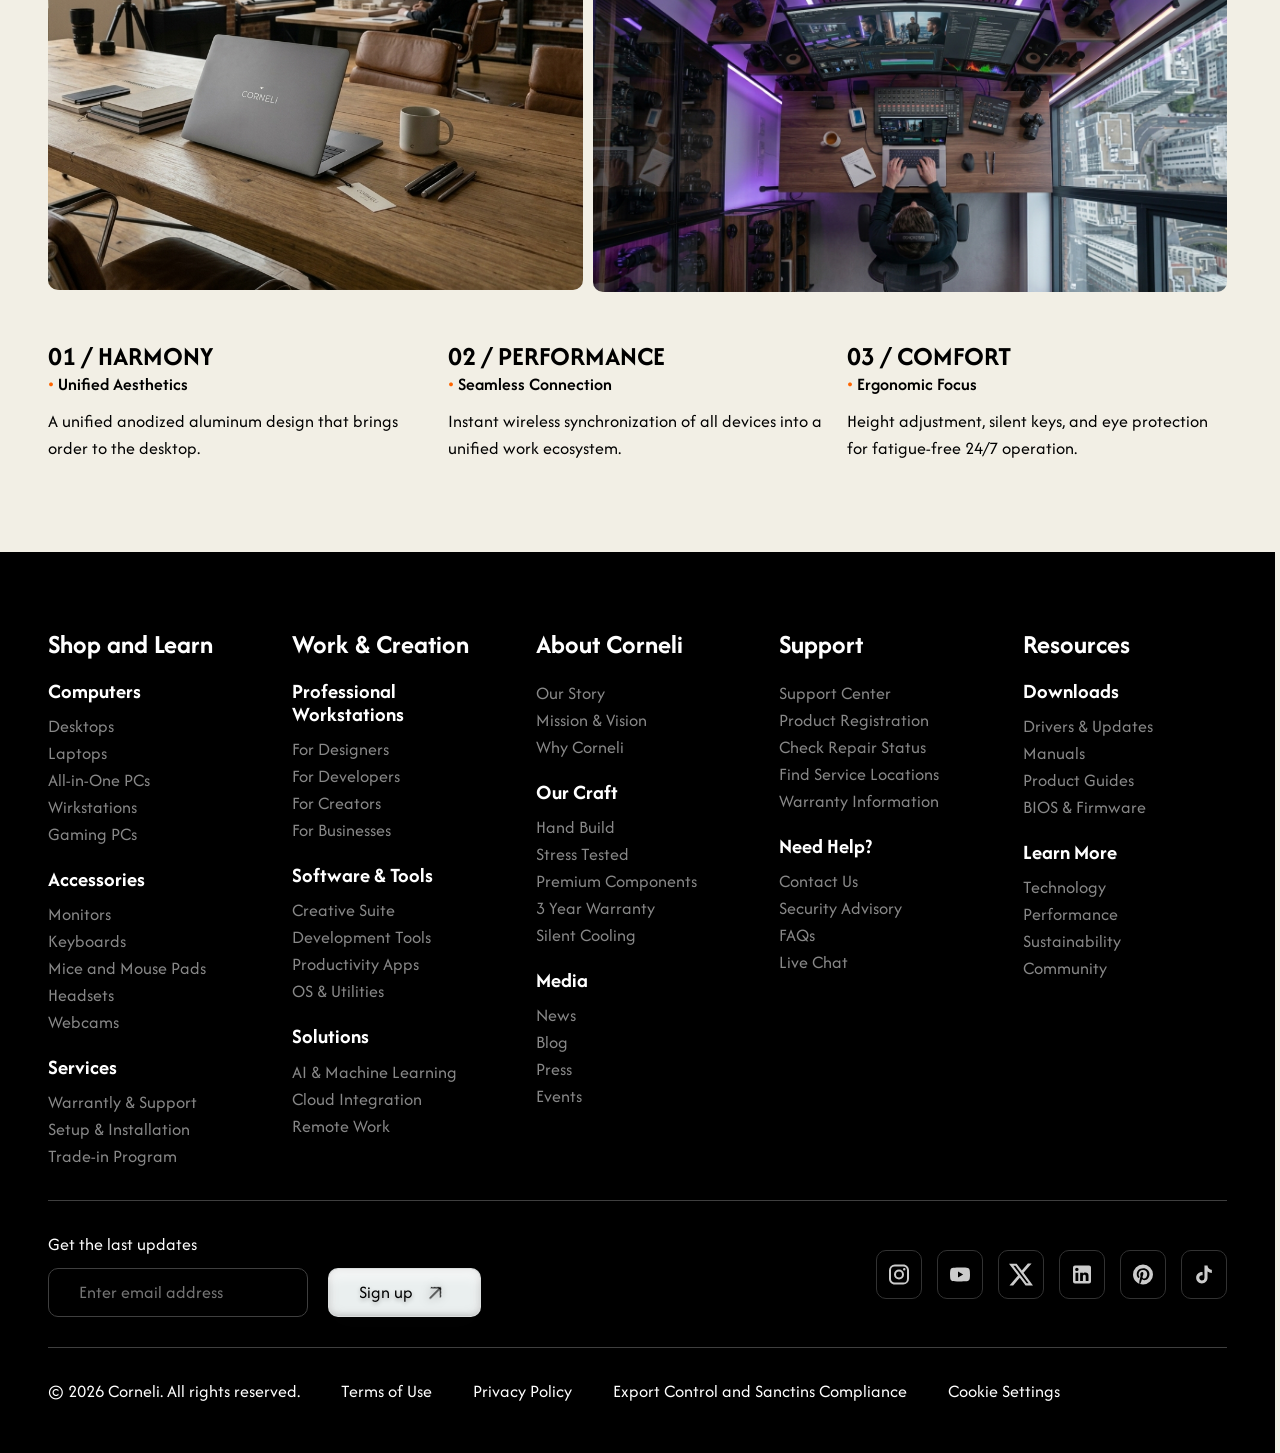
==== commit 9131b57c: "s" ====
--- a/corneli-app/index.html
+++ b/corneli-app/index.html
@@ -645,36 +645,7 @@
                         </ul>
                     </div>
                 </div>
-                <div class="footer__link-container">
-                    <h2 class="footer__link-container-title">
-                        Resources
-                    </h2>
-                    <div class="footer__list-container">
-                        <h3 class="footer__list-title">Sustainability</h3>
-                        <ul class="footer__list">
-                            <li class="footer__item">
-                                <a href="#" class="footer__link">
-                                    ESG
-                                </a>
-                            </li>
-                            <li class="footer__item">
-                                <a href="#" class="footer__link">
-                                    Environmental
-                                </a>
-                            </li>
-                            <li class="footer__item">
-                                <a href="#" class="footer__link">
-                                    Social
-                                </a>
-                            </li>
-                            <li class="footer__item">
-                                <a href="#" class="footer__link">
-                                    Governance
-                                </a>
-                            </li>
-                        </ul>
-                    </div>
-                </div>
+       
             </div>
 
             <div class="footer__soc1als-container">
@@ -694,21 +665,21 @@
                 </div>
 
                 <div class="footer__soc1als">
-                    <span>
+                    <a href="#">
                         <svg xmlns="http://www.w3.org/2000/svg" width="1.5em" height="1.5em" viewBox="0 0 24 24">
                             <title>instagram</title>
                             <path fill="currentColor"
                                 d="M7.8 2h8.4C19.4 2 22 4.6 22 7.8v8.4a5.8 5.8 0 0 1-5.8 5.8H7.8C4.6 22 2 19.4 2 16.2V7.8A5.8 5.8 0 0 1 7.8 2m-.2 2A3.6 3.6 0 0 0 4 7.6v8.8C4 18.39 5.61 20 7.6 20h8.8a3.6 3.6 0 0 0 3.6-3.6V7.6C20 5.61 18.39 4 16.4 4zm9.65 1.5a1.25 1.25 0 0 1 1.25 1.25A1.25 1.25 0 0 1 17.25 8A1.25 1.25 0 0 1 16 6.75a1.25 1.25 0 0 1 1.25-1.25M12 7a5 5 0 0 1 5 5a5 5 0 0 1-5 5a5 5 0 0 1-5-5a5 5 0 0 1 5-5m0 2a3 3 0 0 0-3 3a3 3 0 0 0 3 3a3 3 0 0 0 3-3a3 3 0 0 0-3-3" />
                         </svg>
-                    </span>
-                    <span>
+                    </a>
+                    <a href="#">
                         <svg xmlns="http://www.w3.org/2000/svg" width="1.5em" height="1.5em" viewBox="0 0 24 24">
                             <title>youtube</title>
                             <path fill="currentColor"
                                 d="m10 15l5.19-3L10 9zm11.56-7.83c.13.47.22 1.1.28 1.9c.07.8.1 1.49.1 2.09L22 12c0 2.19-.16 3.8-.44 4.83c-.25.9-.83 1.48-1.73 1.73c-.47.13-1.33.22-2.65.28c-1.3.07-2.49.1-3.59.1L12 19c-4.19 0-6.8-.16-7.83-.44c-.9-.25-1.48-.83-1.73-1.73c-.13-.47-.22-1.1-.28-1.9c-.07-.8-.1-1.49-.1-2.09L2 12c0-2.19.16-3.8.44-4.83c.25-.9.83-1.48 1.73-1.73c.47-.13 1.33-.22 2.65-.28c1.3-.07 2.49-.1 3.59-.1L12 5c4.19 0 6.8.16 7.83.44c.9.25 1.48.83 1.73 1.73" />
                         </svg>
-                    </span>
-                    <span>
+                    </a>
+                    <a href="#">
                         <svg xmlns="http://www.w3.org/2000/svg" width="1.5em" height="1.5em" viewBox="0 0 14 14">
                             <title>twitter</title>
                             <g fill="none">
@@ -723,28 +694,28 @@
                                 </defs>
                             </g>
                         </svg>
-                    </span>
-                    <span>
+                    </a>
+                    <a href="#">
                         <svg xmlns="http://www.w3.org/2000/svg" width="1.5em" height="1.5em" viewBox="0 0 24 24">
                             <title>linkedin</title>
                             <path fill="currentColor"
                                 d="M19 3a2 2 0 0 1 2 2v14a2 2 0 0 1-2 2H5a2 2 0 0 1-2-2V5a2 2 0 0 1 2-2zm-.5 15.5v-5.3a3.26 3.26 0 0 0-3.26-3.26c-.85 0-1.84.52-2.32 1.3v-1.11h-2.79v8.37h2.79v-4.93c0-.77.62-1.4 1.39-1.4a1.4 1.4 0 0 1 1.4 1.4v4.93zM6.88 8.56a1.68 1.68 0 0 0 1.68-1.68c0-.93-.75-1.69-1.68-1.69a1.69 1.69 0 0 0-1.69 1.69c0 .93.76 1.68 1.69 1.68m1.39 9.94v-8.37H5.5v8.37z" />
                         </svg>
-                    </span>
-                    <span>
+                    </a>
+                    <a href="#">
                         <svg xmlns="http://www.w3.org/2000/svg" width="1.5em" height="1.5em" viewBox="0 0 24 24">
                             <title>pinterest</title>
                             <path fill="currentColor"
                                 d="M9.04 21.54c.96.29 1.93.46 2.96.46a10 10 0 0 0 10-10A10 10 0 0 0 12 2A10 10 0 0 0 2 12c0 4.25 2.67 7.9 6.44 9.34c-.09-.78-.18-2.07 0-2.96l1.15-4.94s-.29-.58-.29-1.5c0-1.38.86-2.41 1.84-2.41c.86 0 1.26.63 1.26 1.44c0 .86-.57 2.09-.86 3.27c-.17.98.52 1.84 1.52 1.84c1.78 0 3.16-1.9 3.16-4.58c0-2.4-1.72-4.04-4.19-4.04c-2.82 0-4.48 2.1-4.48 4.31c0 .86.28 1.73.74 2.3c.09.06.09.14.06.29l-.29 1.09c0 .17-.11.23-.28.11c-1.28-.56-2.02-2.38-2.02-3.85c0-3.16 2.24-6.03 6.56-6.03c3.44 0 6.12 2.47 6.12 5.75c0 3.44-2.13 6.2-5.18 6.2c-.97 0-1.92-.52-2.26-1.13l-.67 2.37c-.23.86-.86 2.01-1.29 2.7z" />
                         </svg>
-                    </span>
-                    <span>
+                    </a>
+                    <a href="#">
                         <svg xmlns="http://www.w3.org/2000/svg" width="1.5em" height="1.5em" viewBox="0 0 24 24">
                             <title>baseline-tiktok</title>
                             <path fill="currentColor"
                                 d="M16.6 5.82s.51.5 0 0A4.28 4.28 0 0 1 15.54 3h-3.09v12.4a2.59 2.59 0 0 1-2.59 2.5c-1.42 0-2.6-1.16-2.6-2.6c0-1.72 1.66-3.01 3.37-2.48V9.66c-3.45-.46-6.47 2.22-6.47 5.64c0 3.33 2.76 5.7 5.69 5.7c3.14 0 5.69-2.55 5.69-5.7V9.01a7.35 7.35 0 0 0 4.3 1.38V7.3s-1.88.09-3.24-1.48" />
                         </svg>
-                    </span>
+                    </a>
                 </div>
             </div>
 
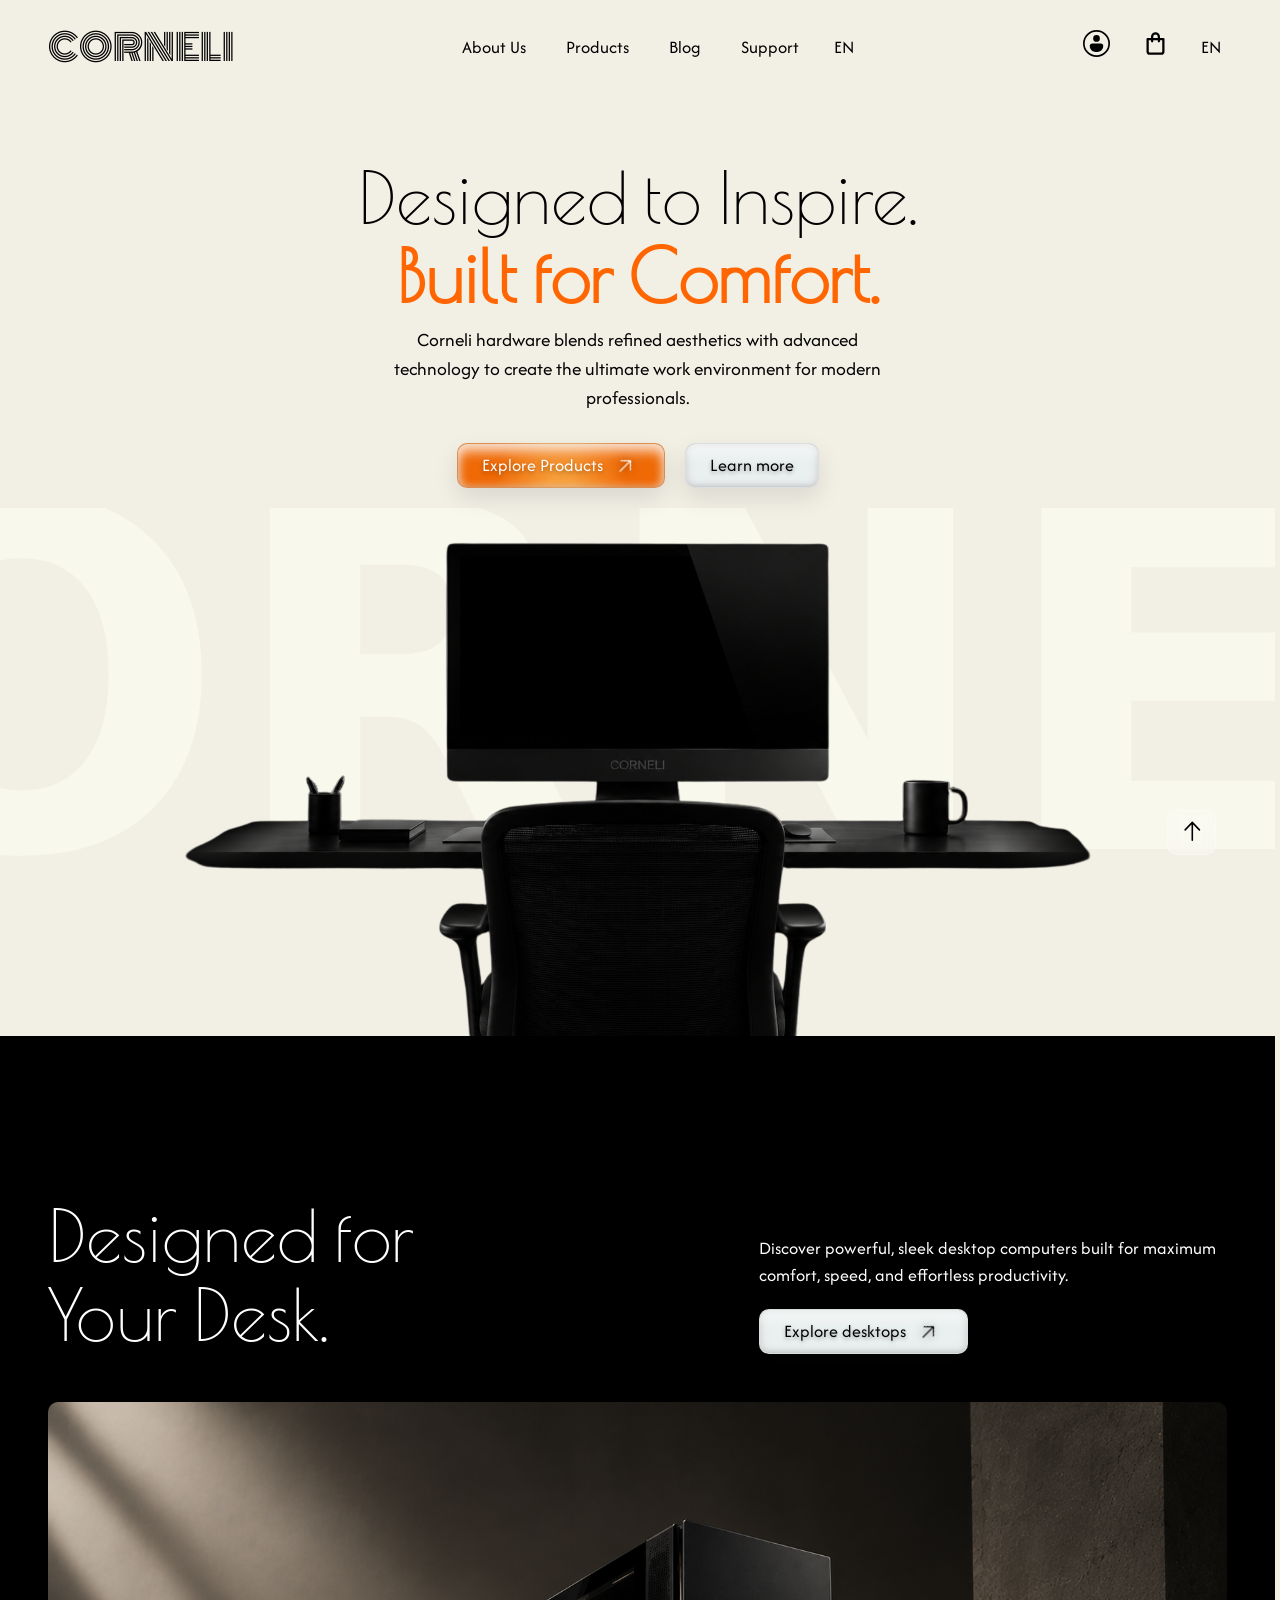
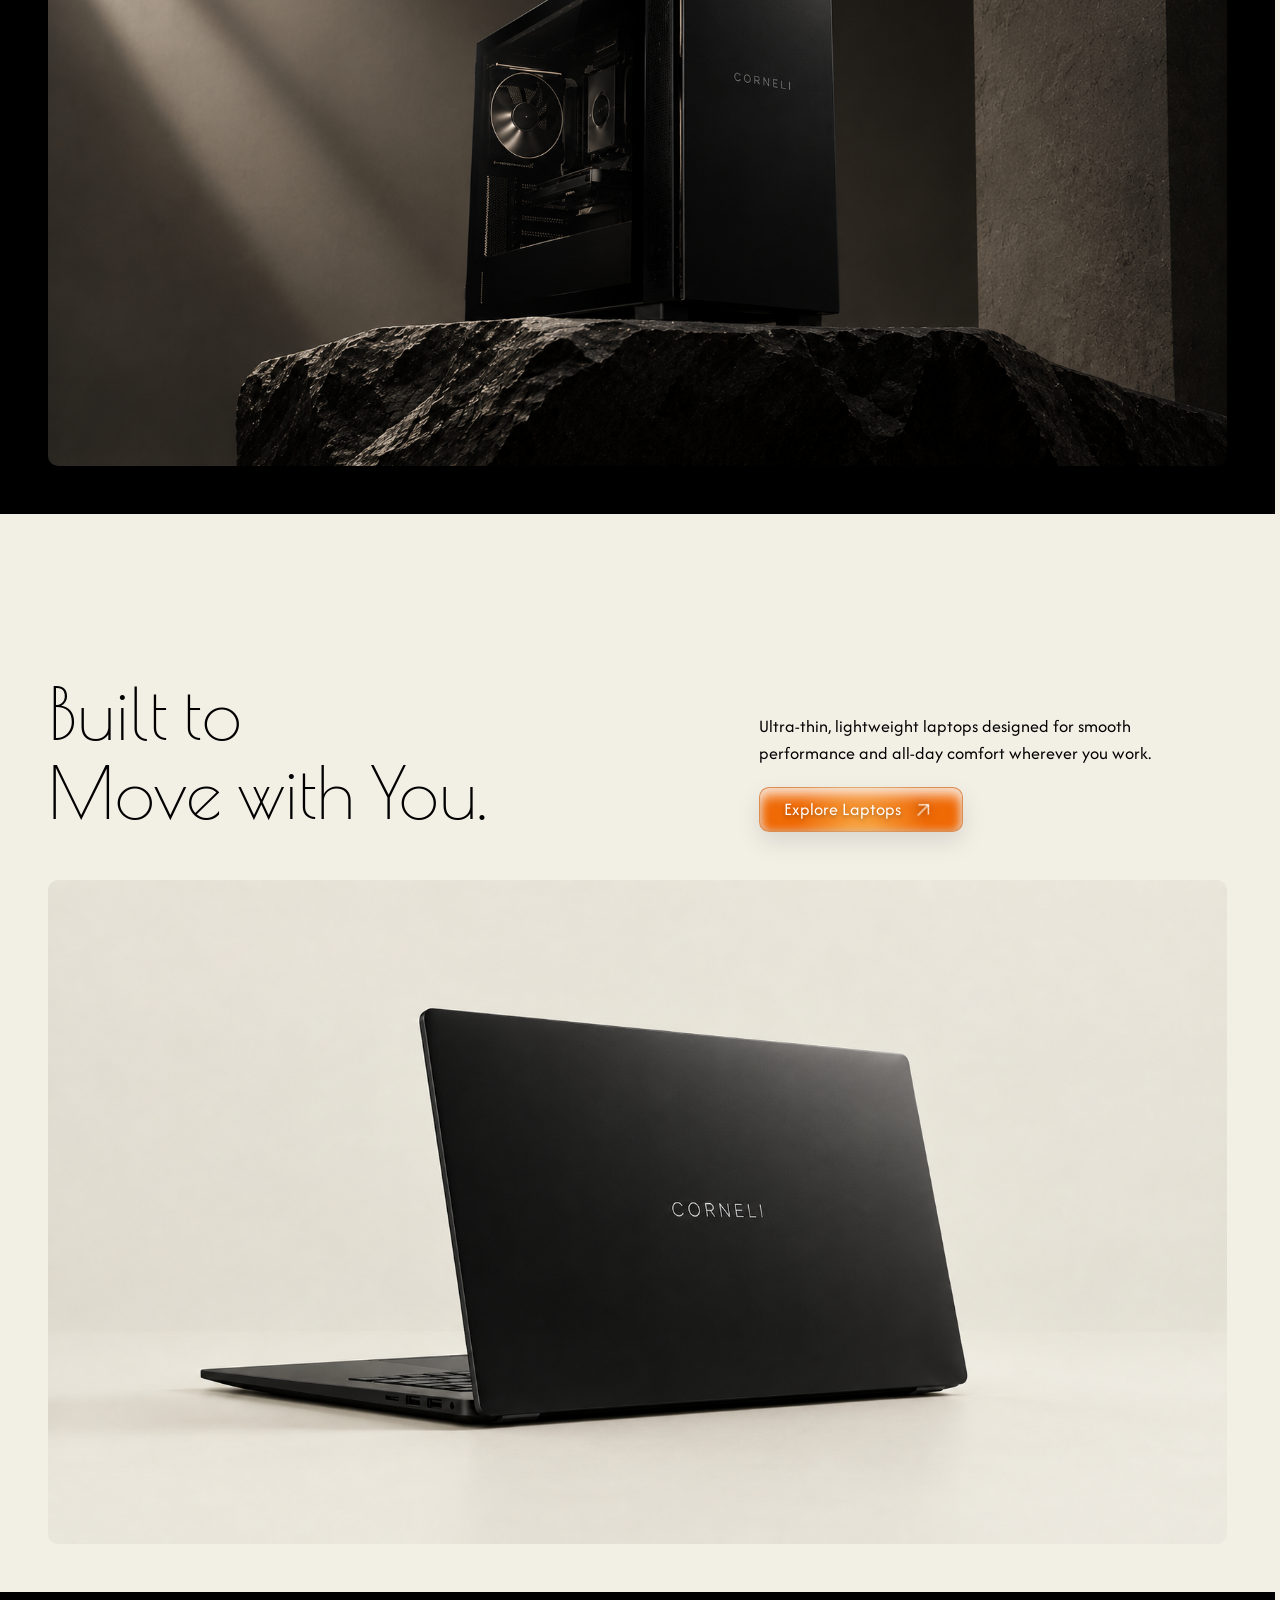
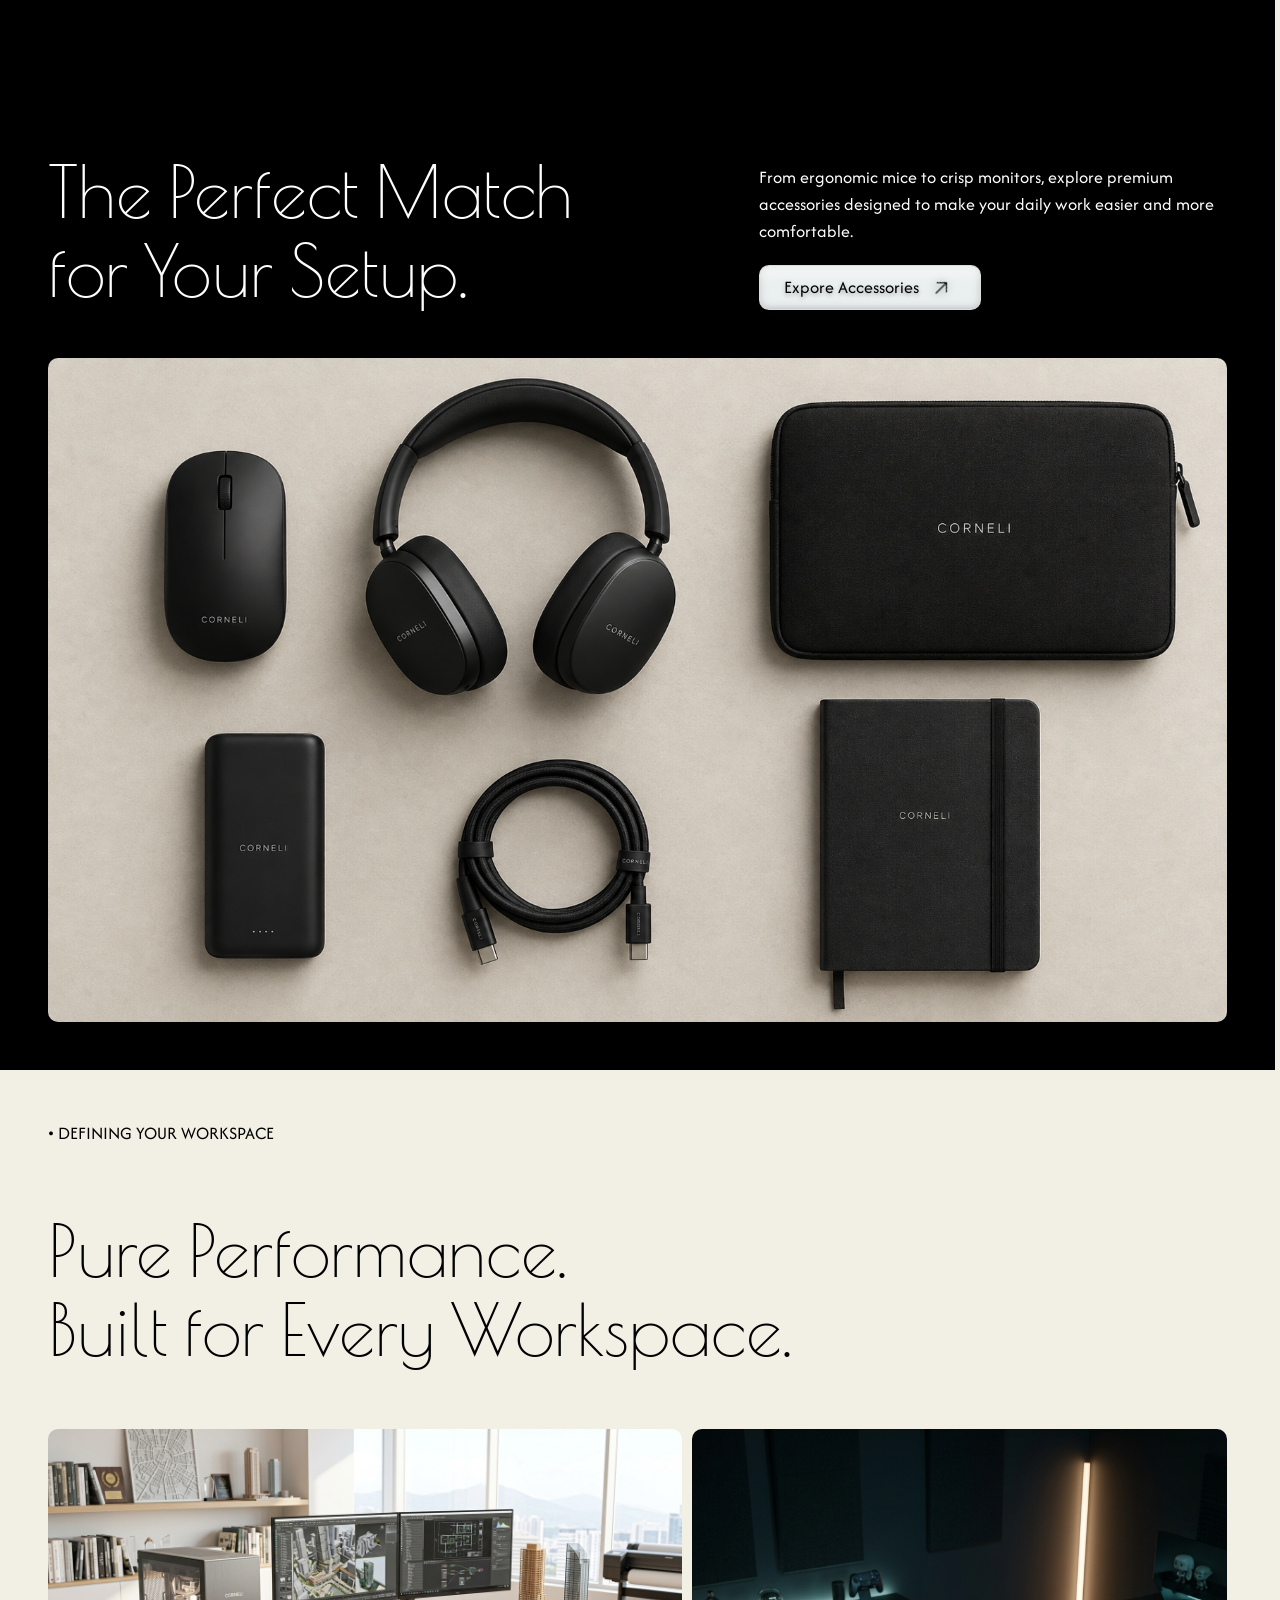
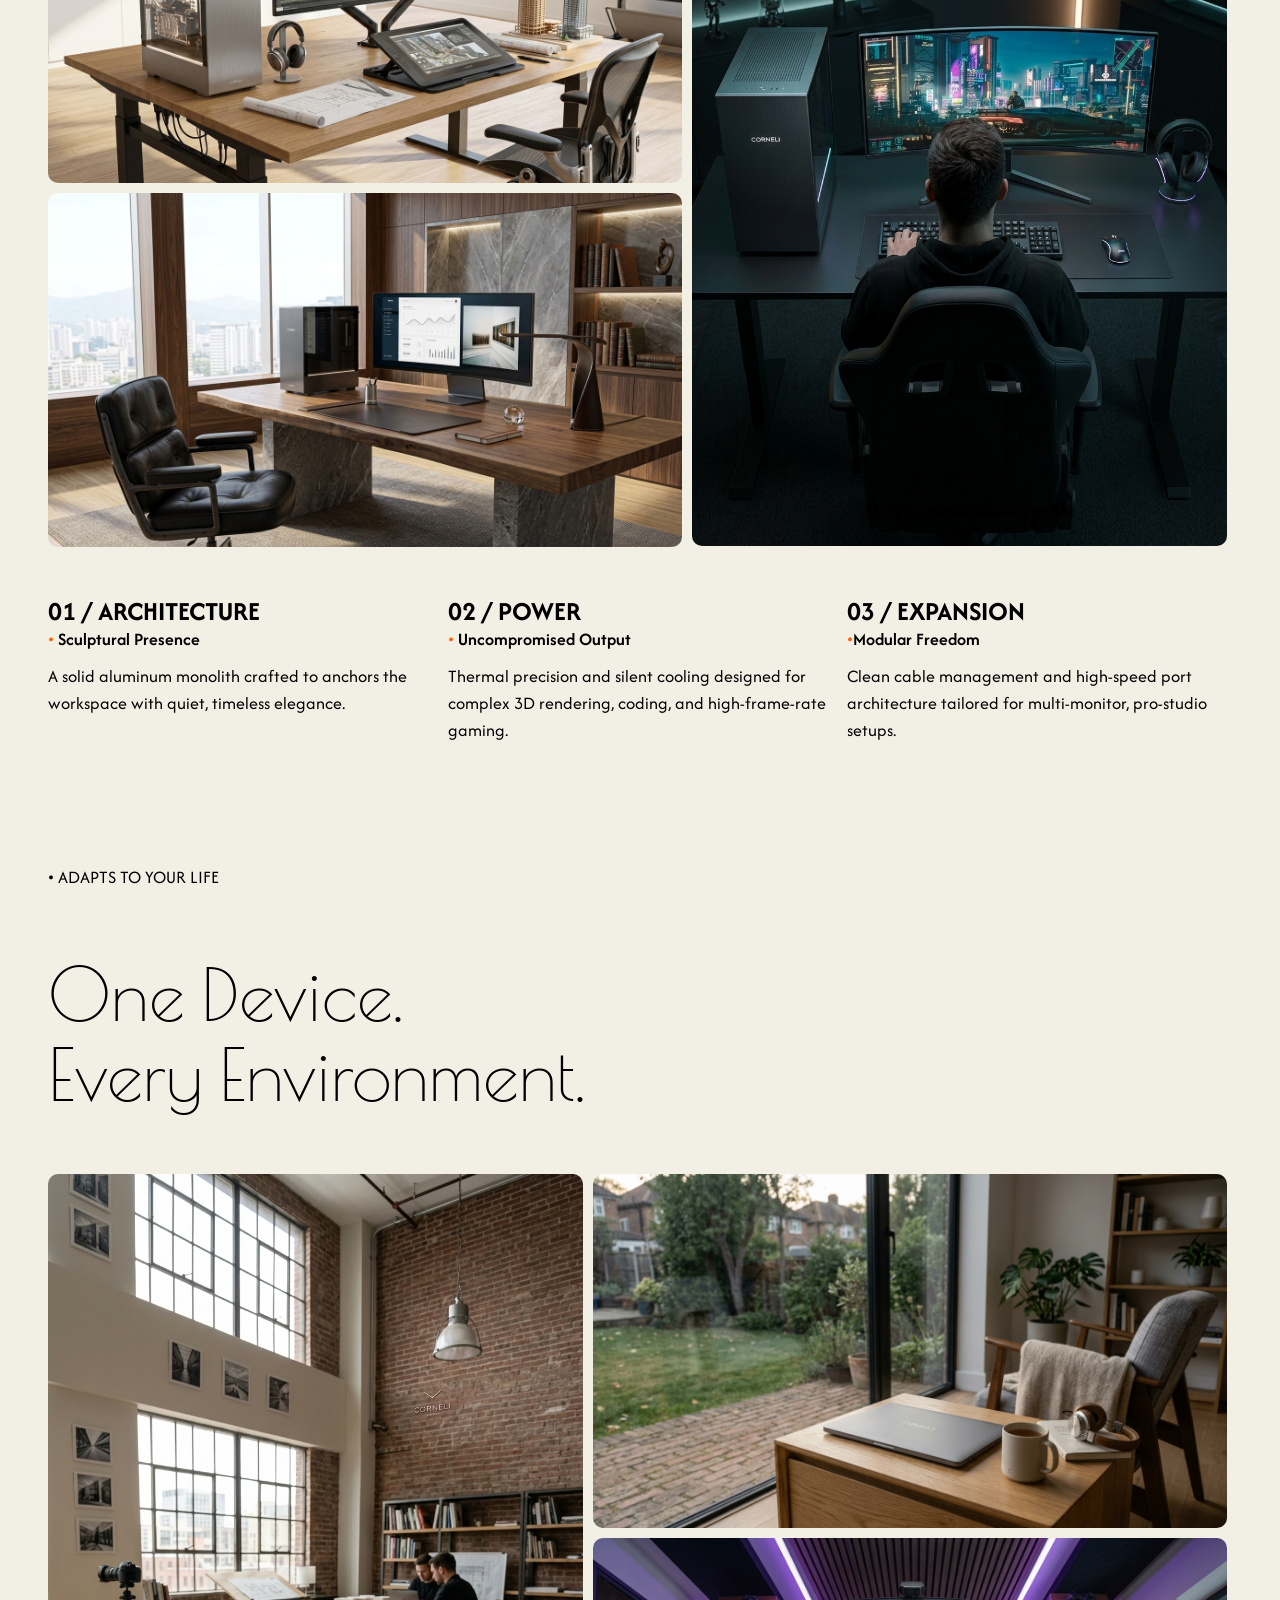
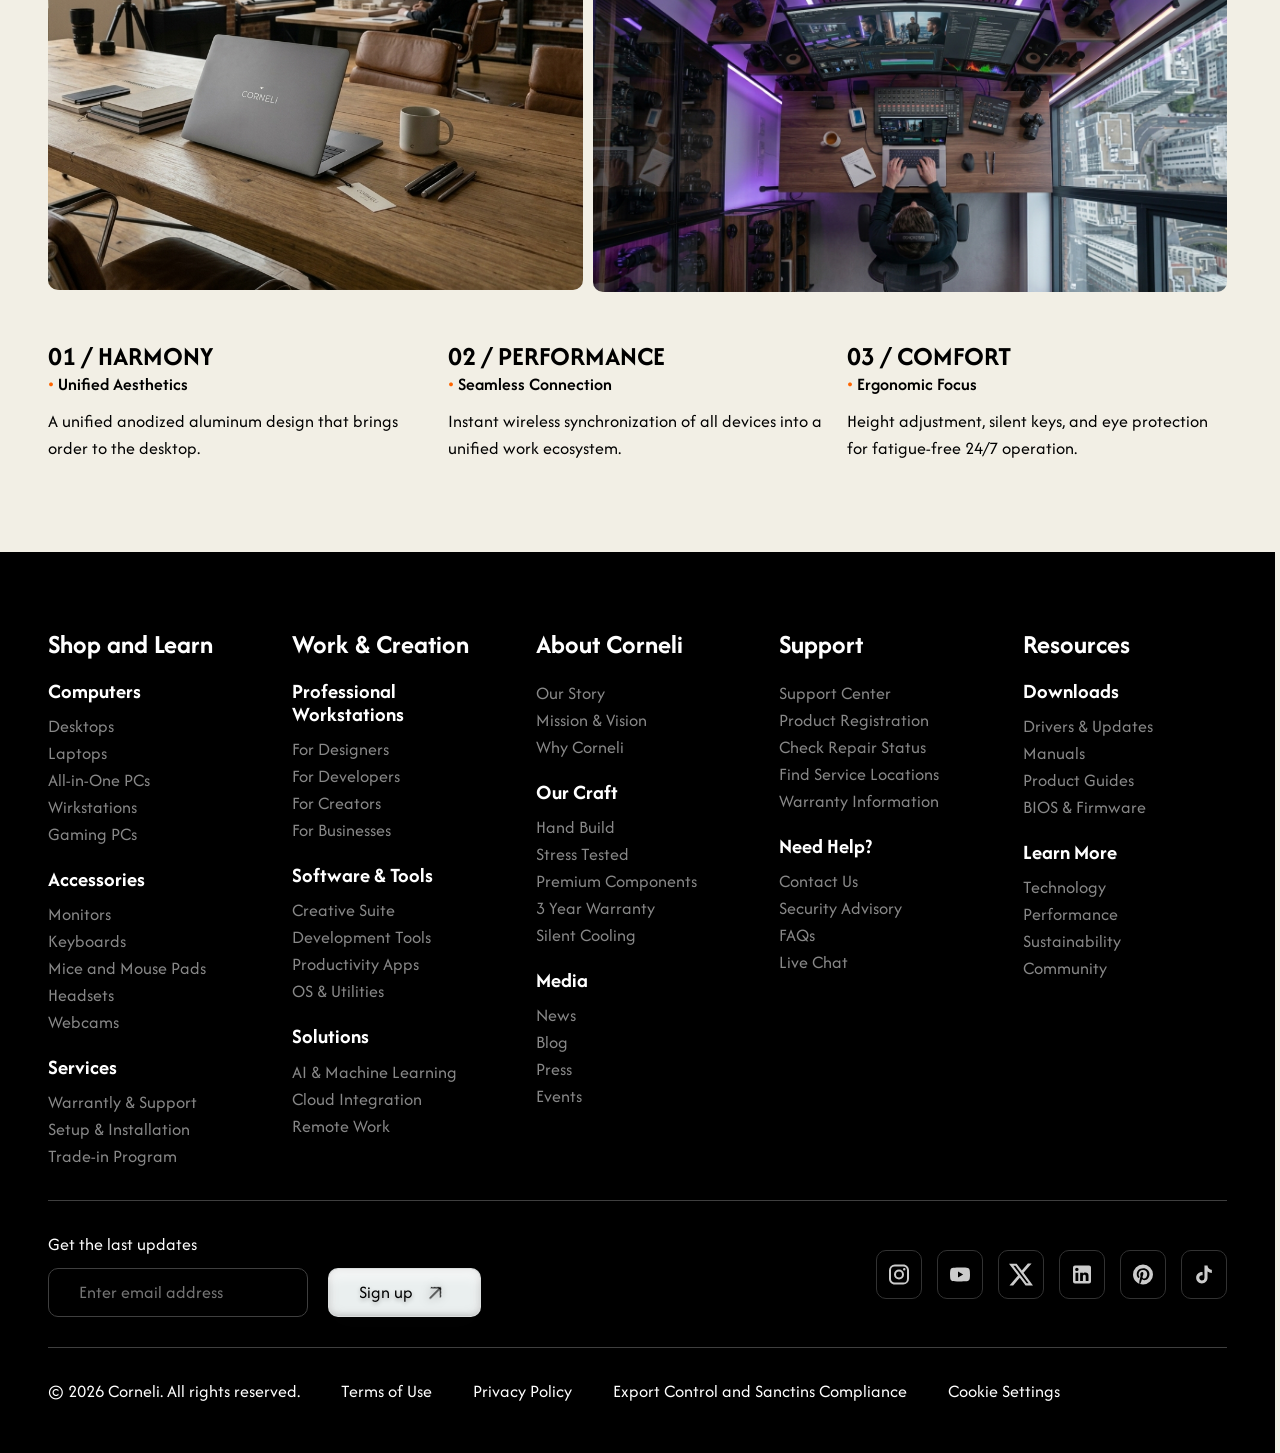
==== commit 73353463: "Mobile navbar style is a glassmorphism" ====
--- a/corneli-app/index.html
+++ b/corneli-app/index.html
@@ -13,6 +13,7 @@
     <!-- HEADER -->
 
     <header class="header">
+        <div class="overlay"></div>
         <nav class="header__nav">
             <div class="header__logo-container">
                 <a href="/corneli-app/index.html" class="header__logo accent">CORNELI</a>
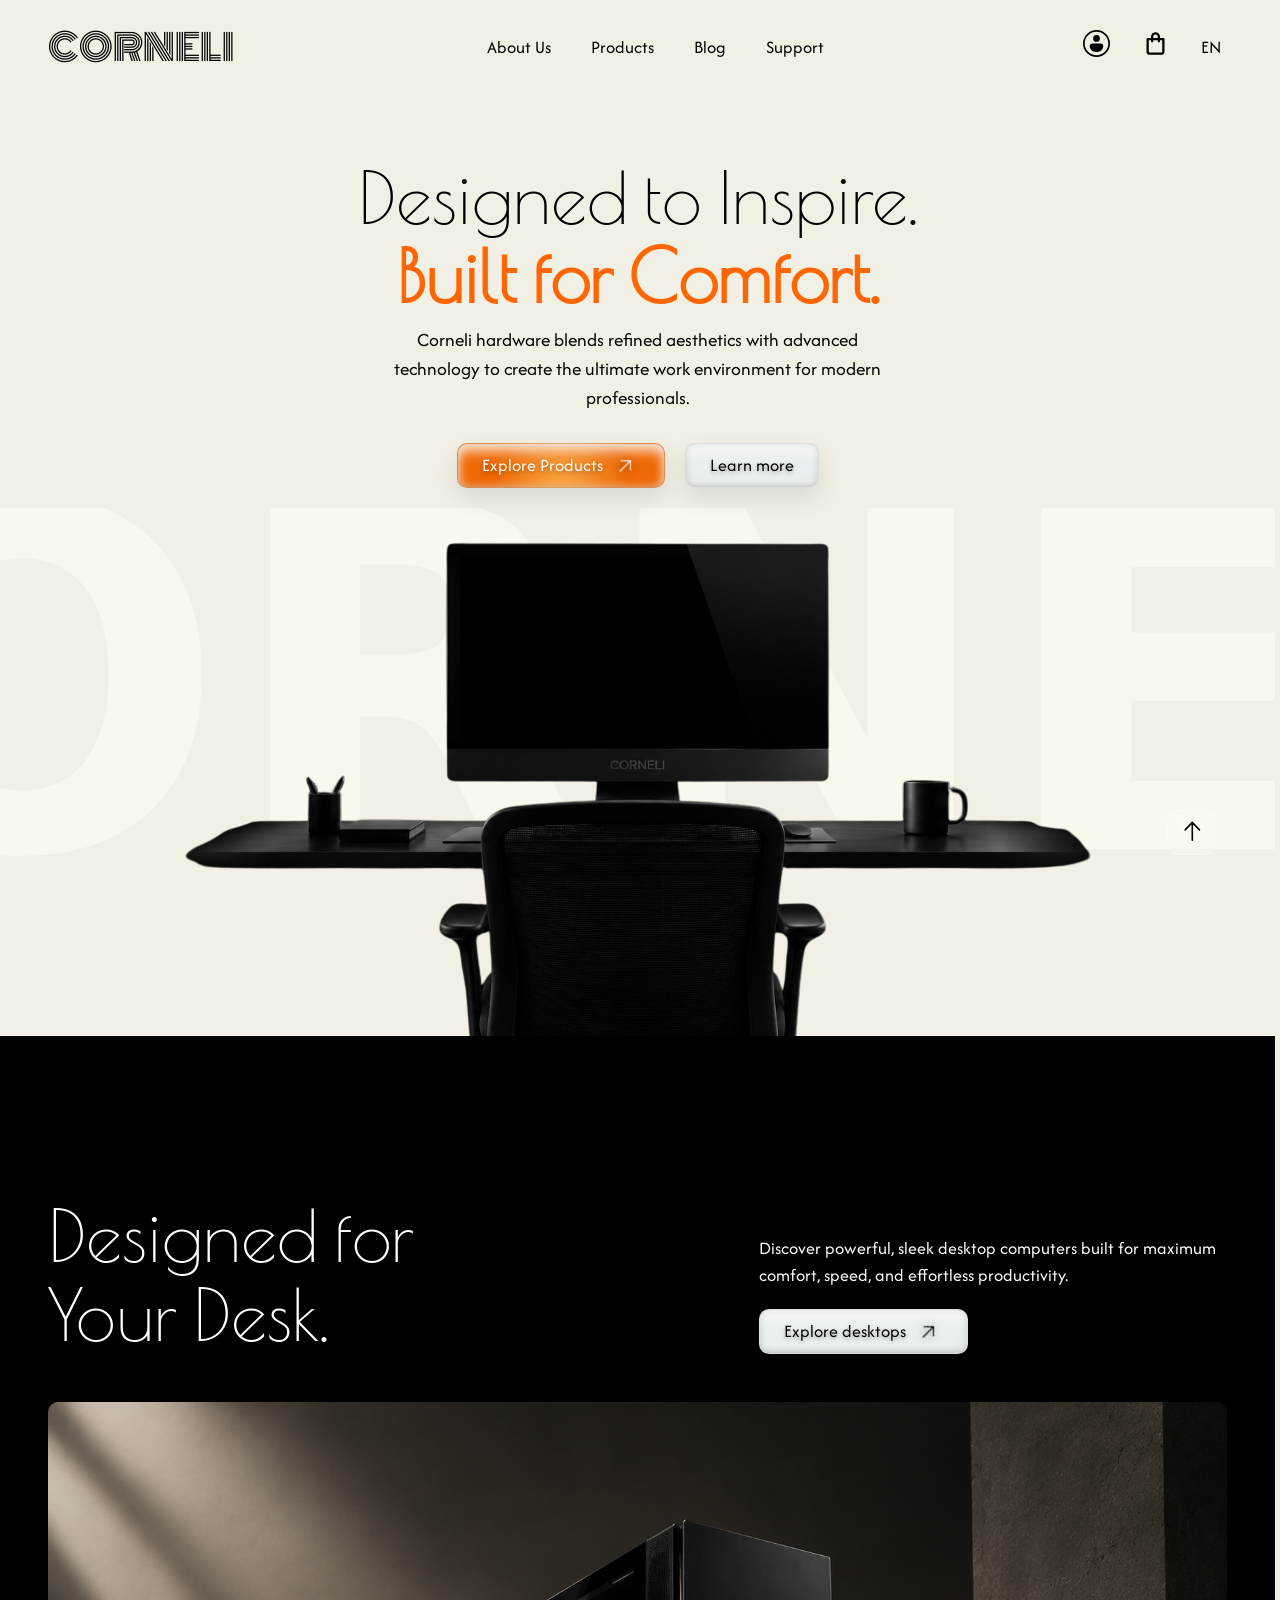
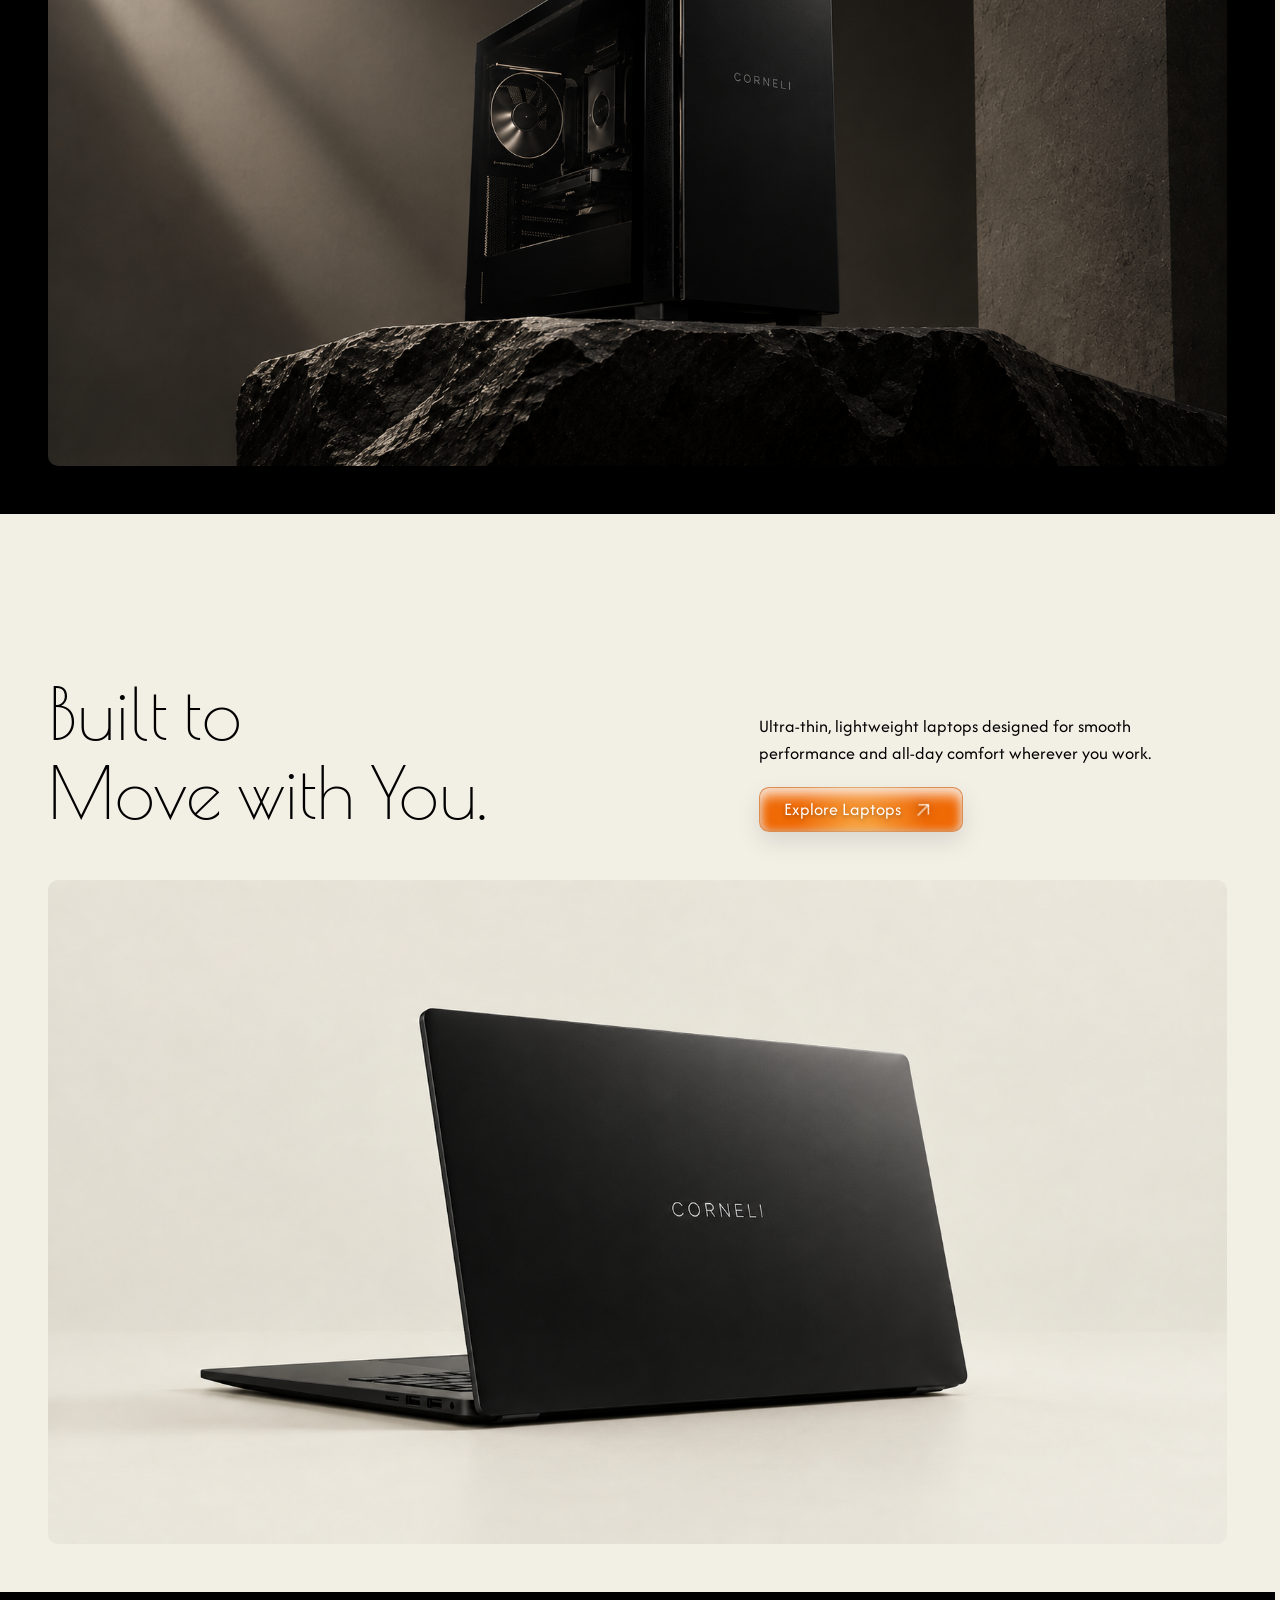
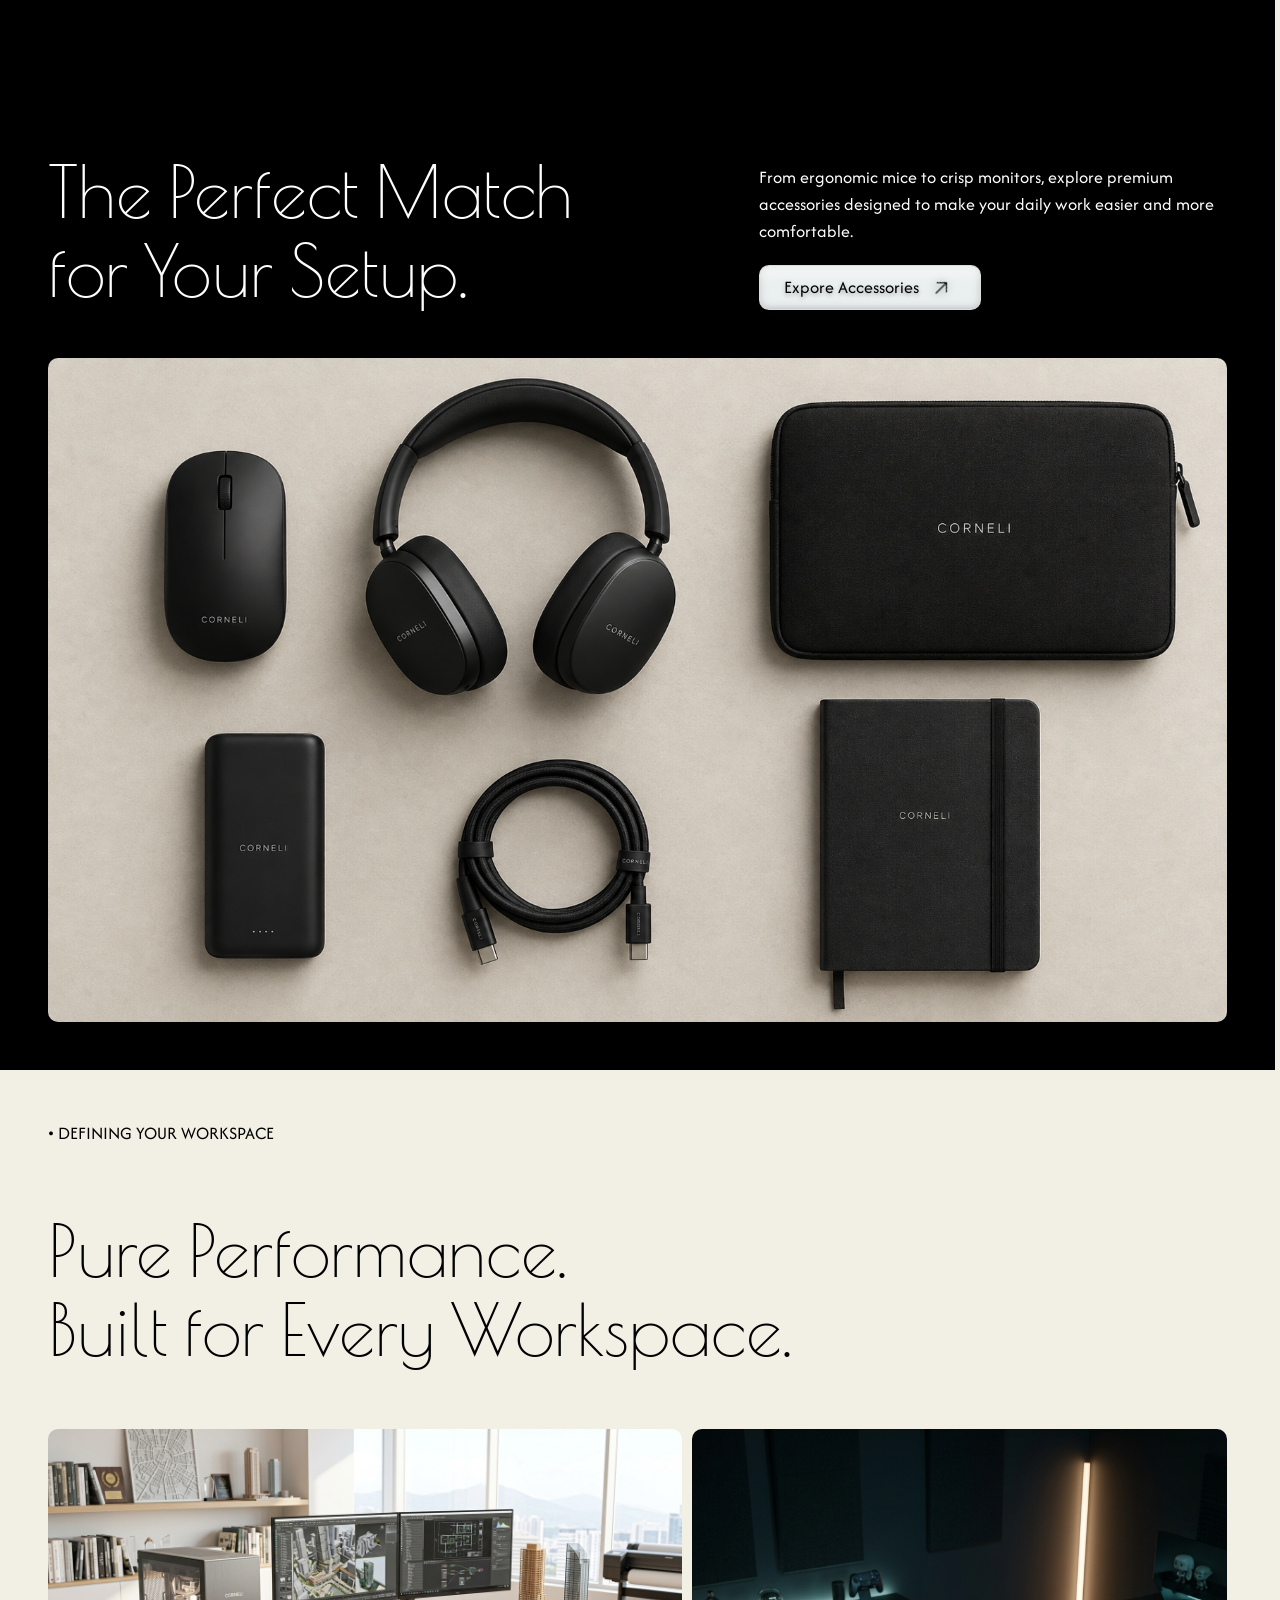
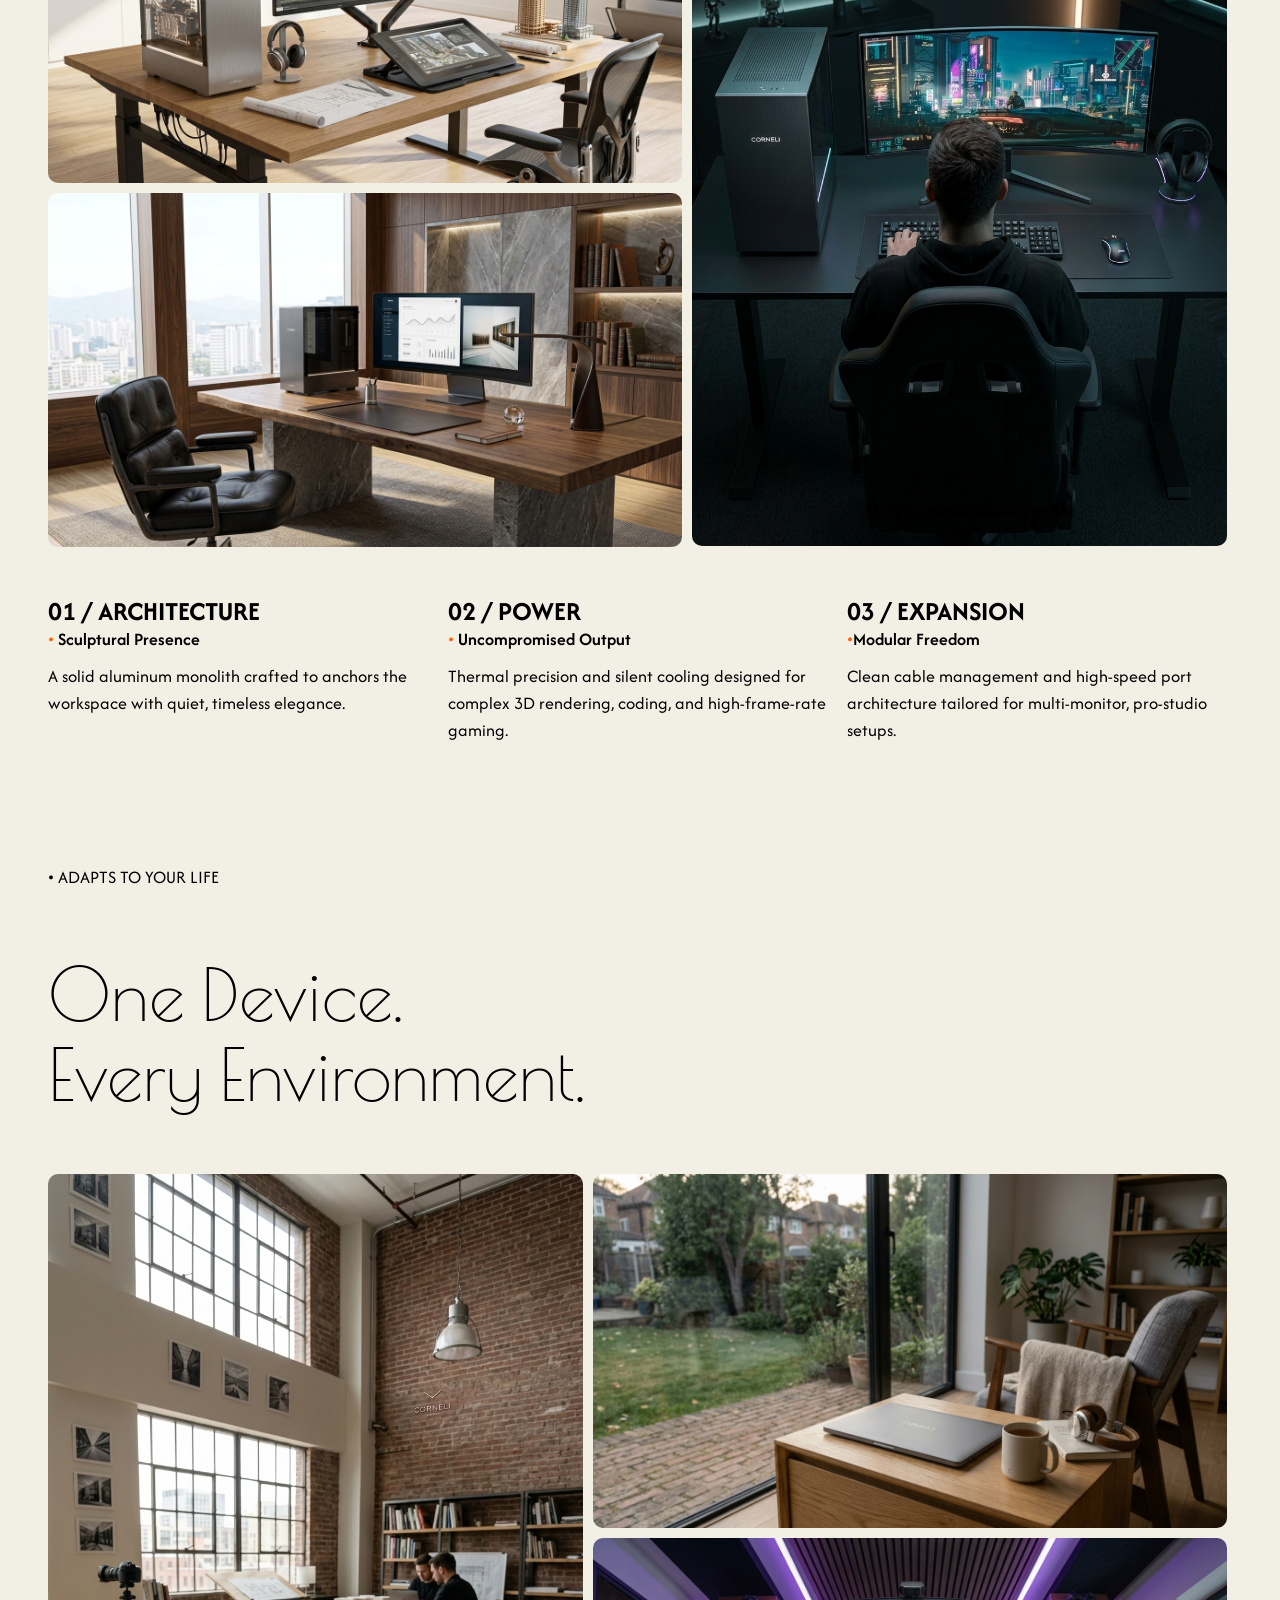
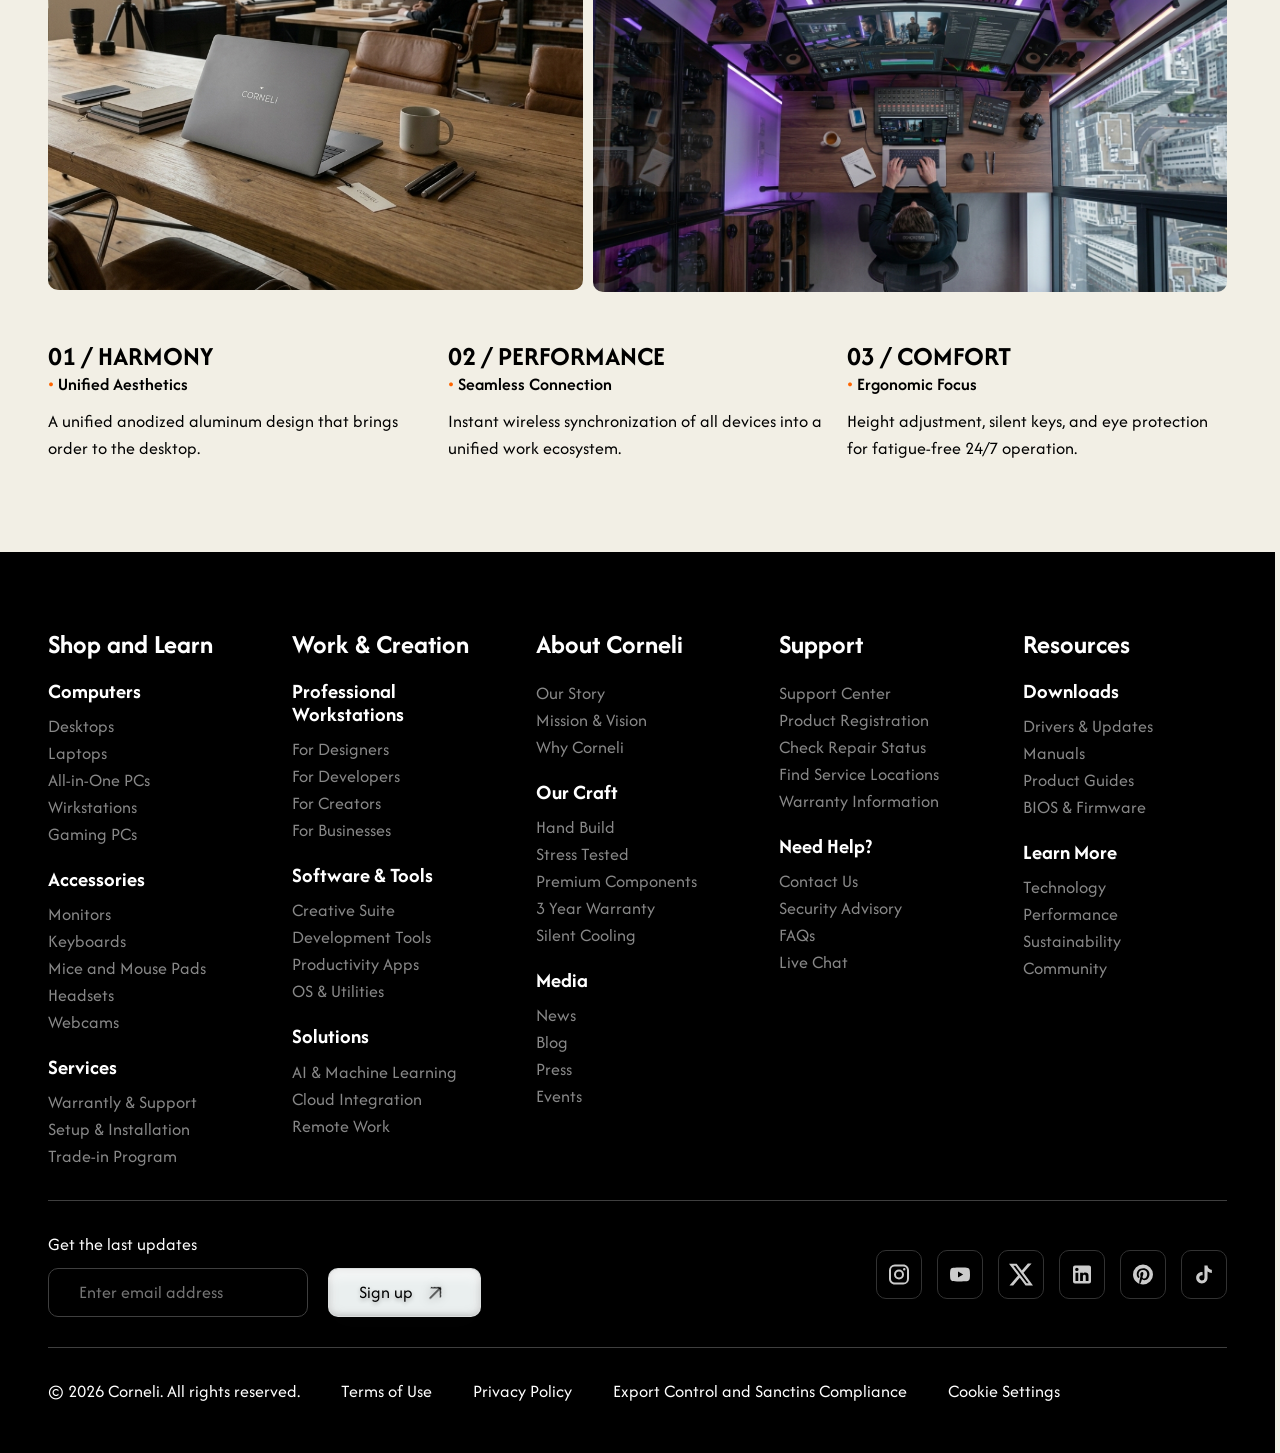
==== commit 744ad5d9: "The skeleton of the catalogue page has been laid out." ====
--- a/corneli-app/index.html
+++ b/corneli-app/index.html
@@ -24,16 +24,13 @@
                         <a href="#" class="header__link">About Us</a>
                     </li>
                     <li class="header__item">
-                        <a href="#" class="header__link">Products</a>
+                        <a href="catalogue.html" class="header__link">Products</a>
                     </li>
                     <li class="header__item">
                         <a href="#" class="header__link">Blog</a>
                     </li>
                     <li class="header__item">
                         <a href="#" class="header__link">Support</a>
-                    </li>
-                    <li class="header__item visibility-hidden">
-                        <button class="header__mobile-action-button" aria-label="Languages" type="button">EN</button>
                     </li>
                 </ul>
             </div>
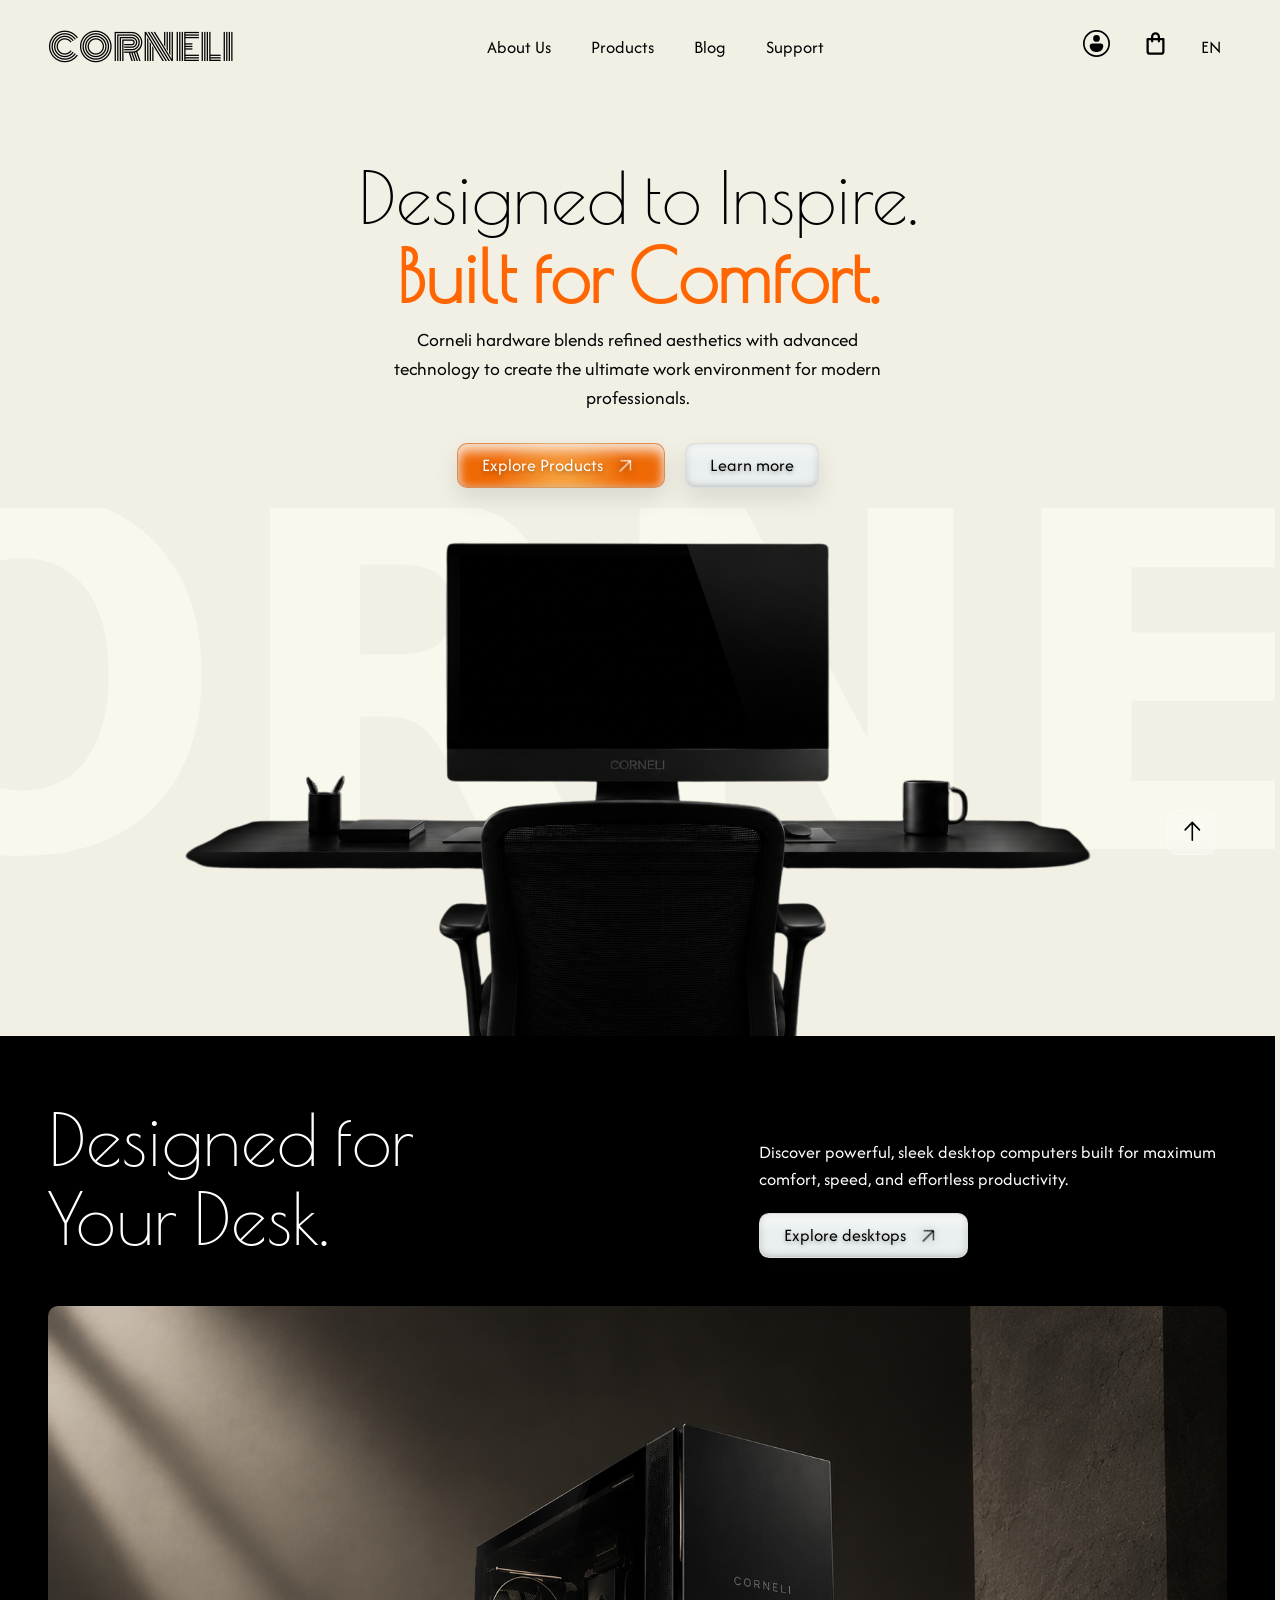
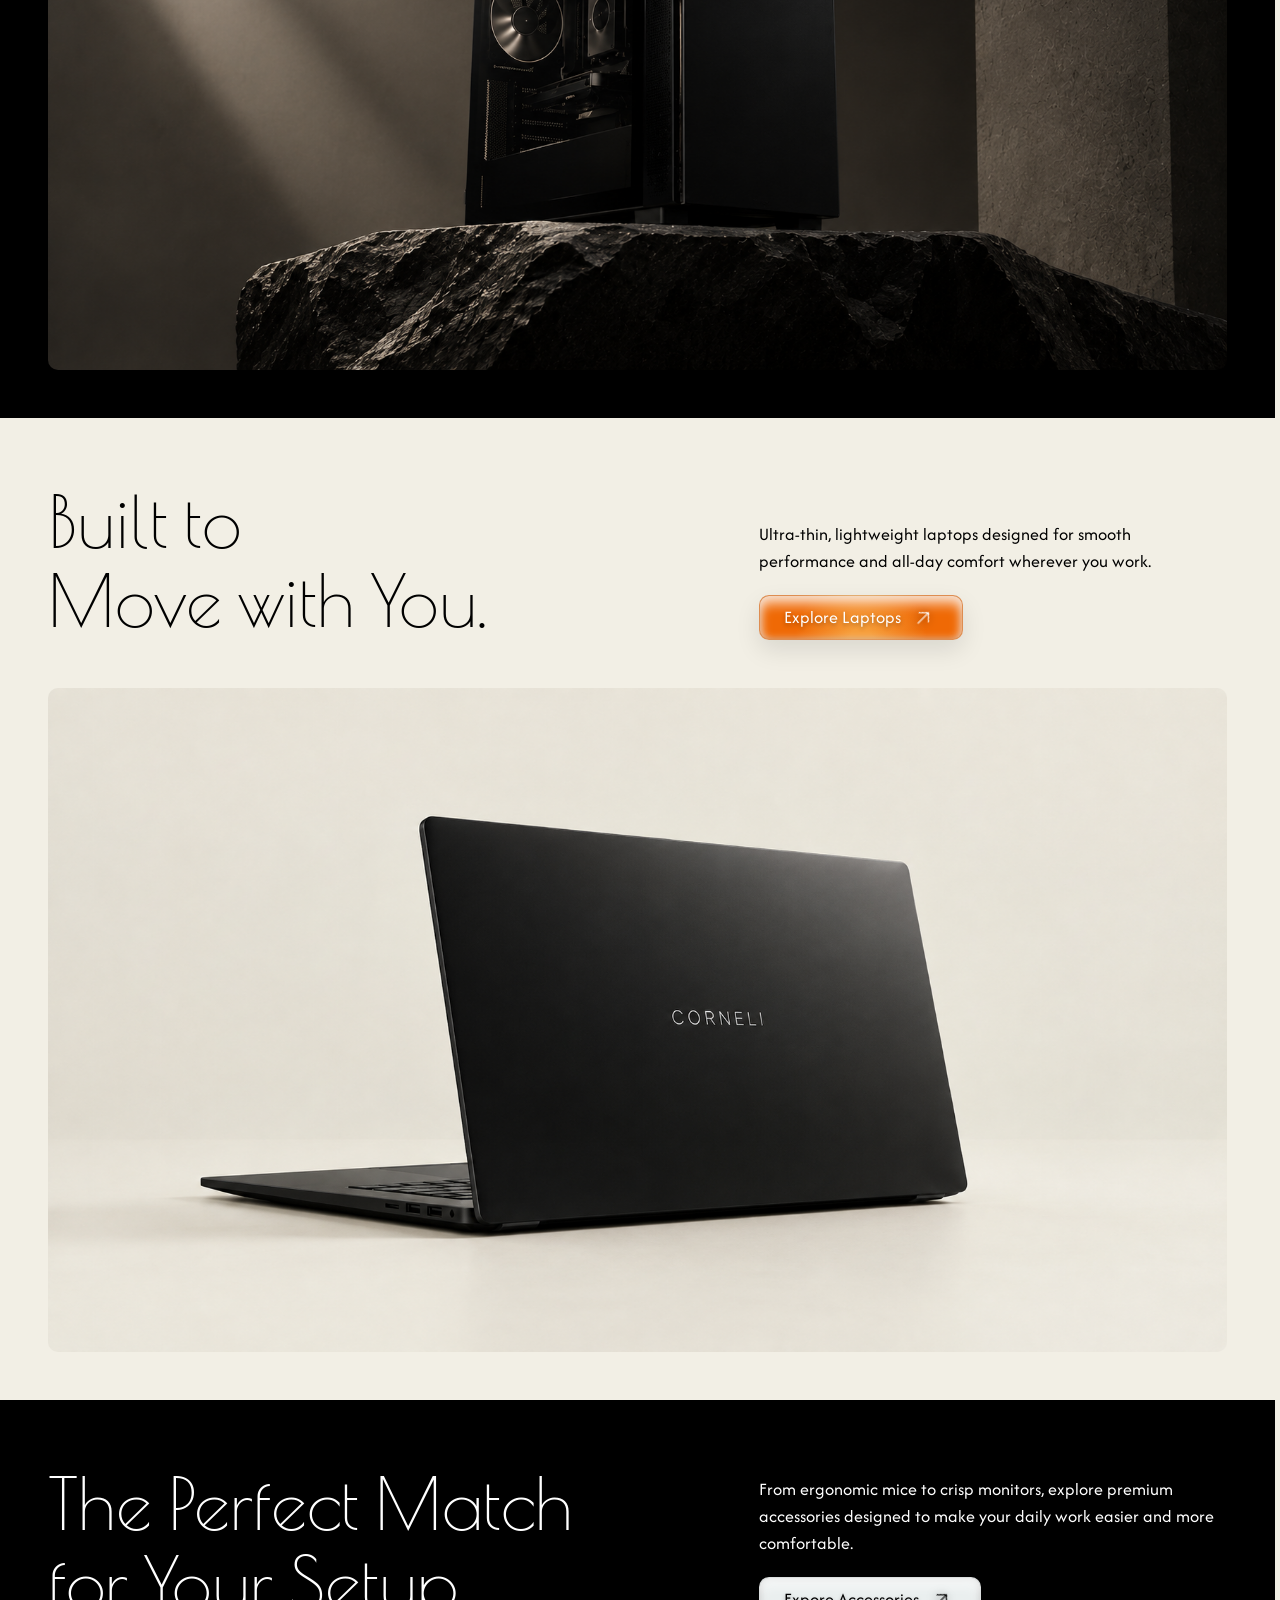
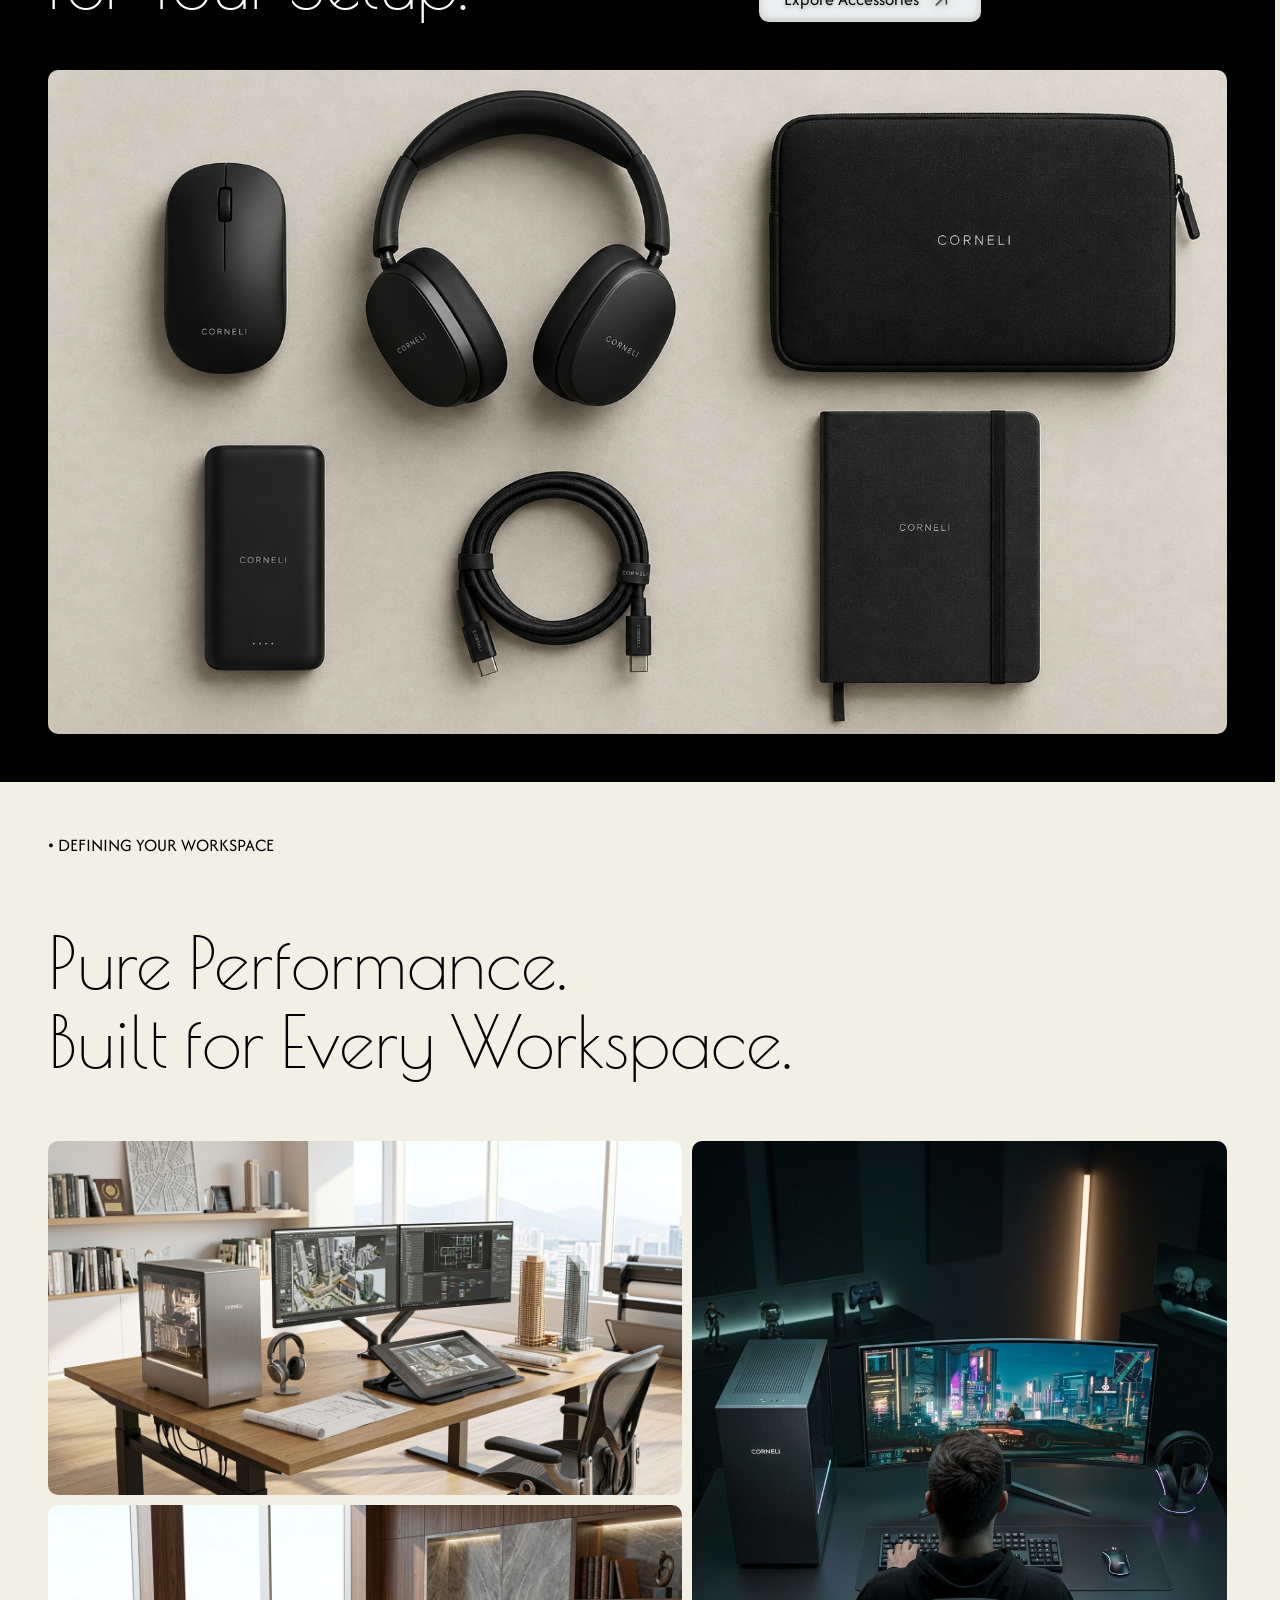
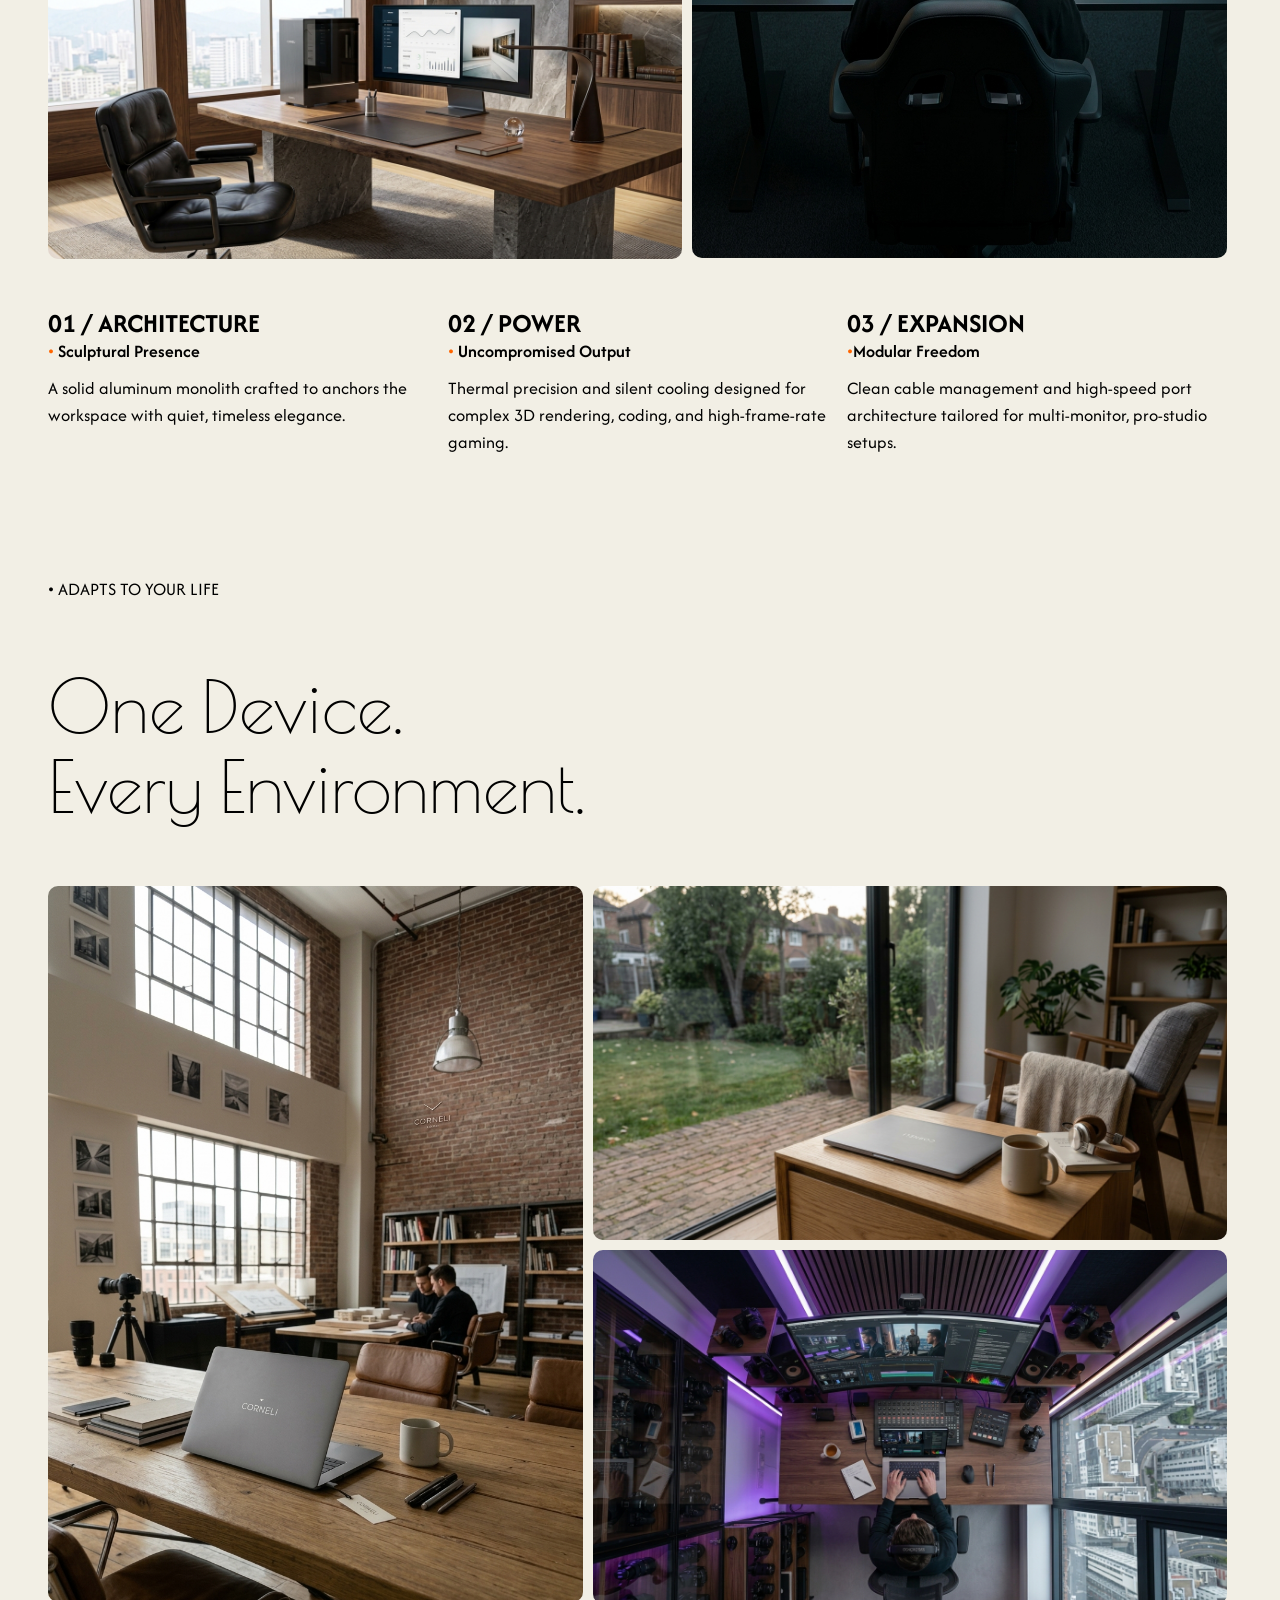
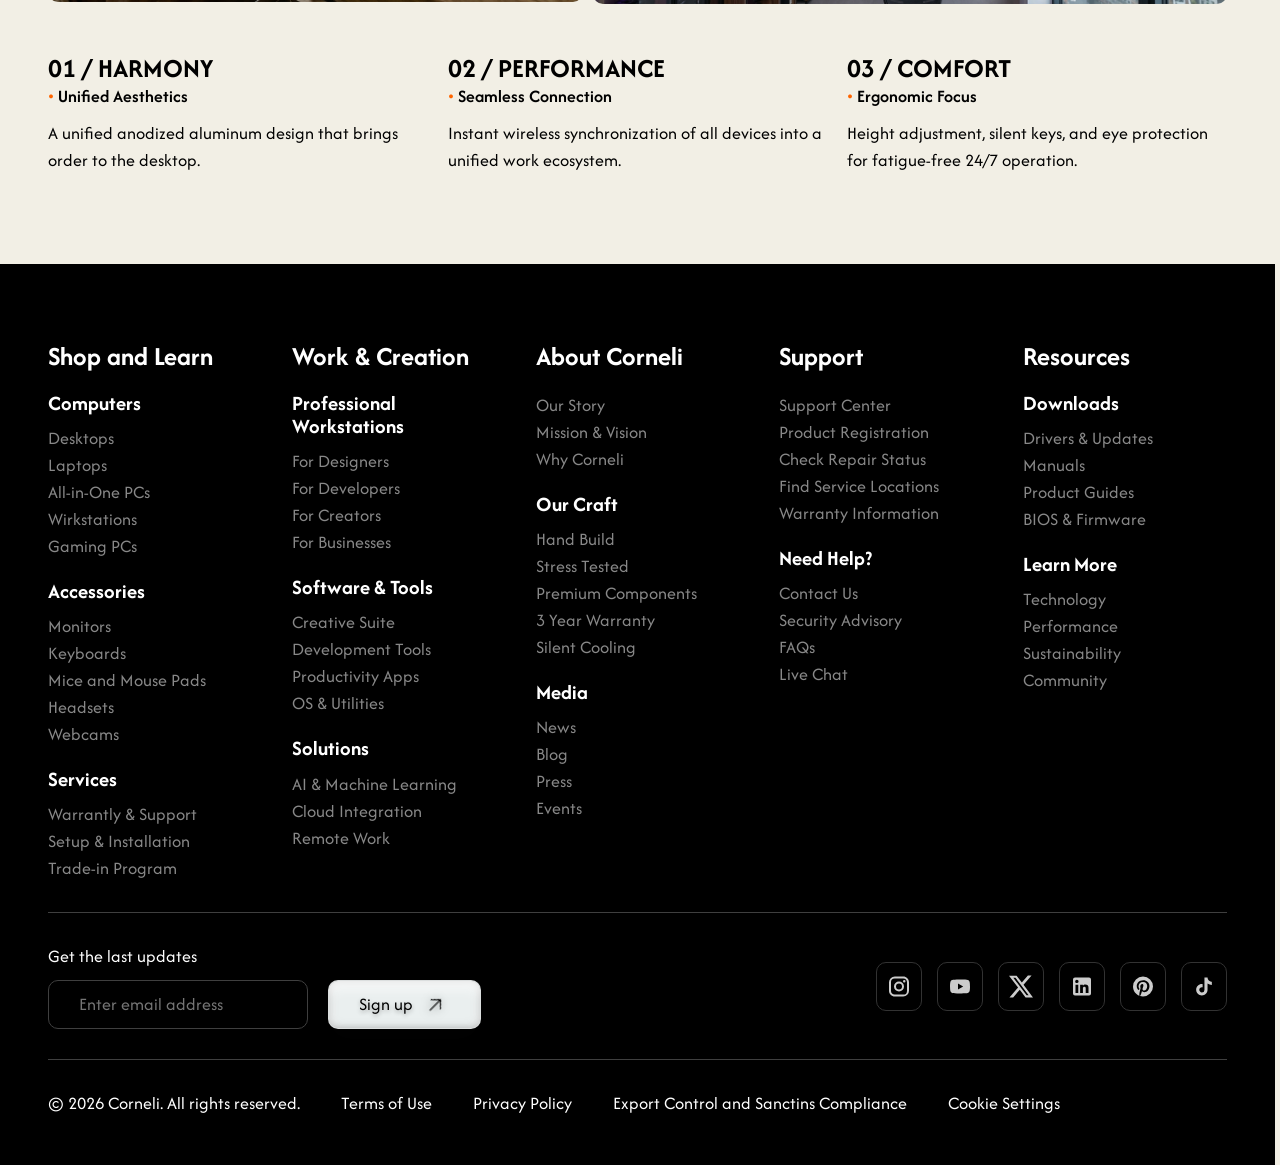
==== commit a30602ef: "some uncorrect  details has been fxied" ====
--- a/corneli-app/index.html
+++ b/corneli-app/index.html
@@ -7,7 +7,6 @@
     <title>Document</title>
 </head>
 <link rel="stylesheet" href="assets/style/main.css">
-<script src="js/burger-menu.js" defer></script>
 
 <body>
     <!-- HEADER -->
@@ -73,14 +72,14 @@
                     environment for modern professionals.
                 </p>
                 <div class="hero-section__cta-container">
-                    <button class="hero-section__cta-button cta-button btn--accent">
+                    <a href="/corneli-app/catalogue.html" class="hero-section__cta-button cta-button btn--accent">
                         Explore Products
                         <svg xmlns="http://www.w3.org/2000/svg" width="1.5em" height="1.5em" viewBox="0 0 24 24">
                             <title>arrow-up</title>
                             <path fill="currentColor"
                                 d="M11 20V7.75L5.75 13L5 12.34l6.5-6.5l6.5 6.5l-.75.66L12 7.75V20z" />
                         </svg>
-                    </button>
+                    </a>
                     <button class="hero-section__cta-button cta-button">Learn more</button>
                 </div>
             </div>
--- a/corneli-app/assets/style/main.css
+++ b/corneli-app/assets/style/main.css
@@ -10,4 +10,5 @@
 @import 'hero.css';
 @import 'product-category.css';
 @import 'explore.css';
+@import 'catalogue.css';
 @import 'footer.css';
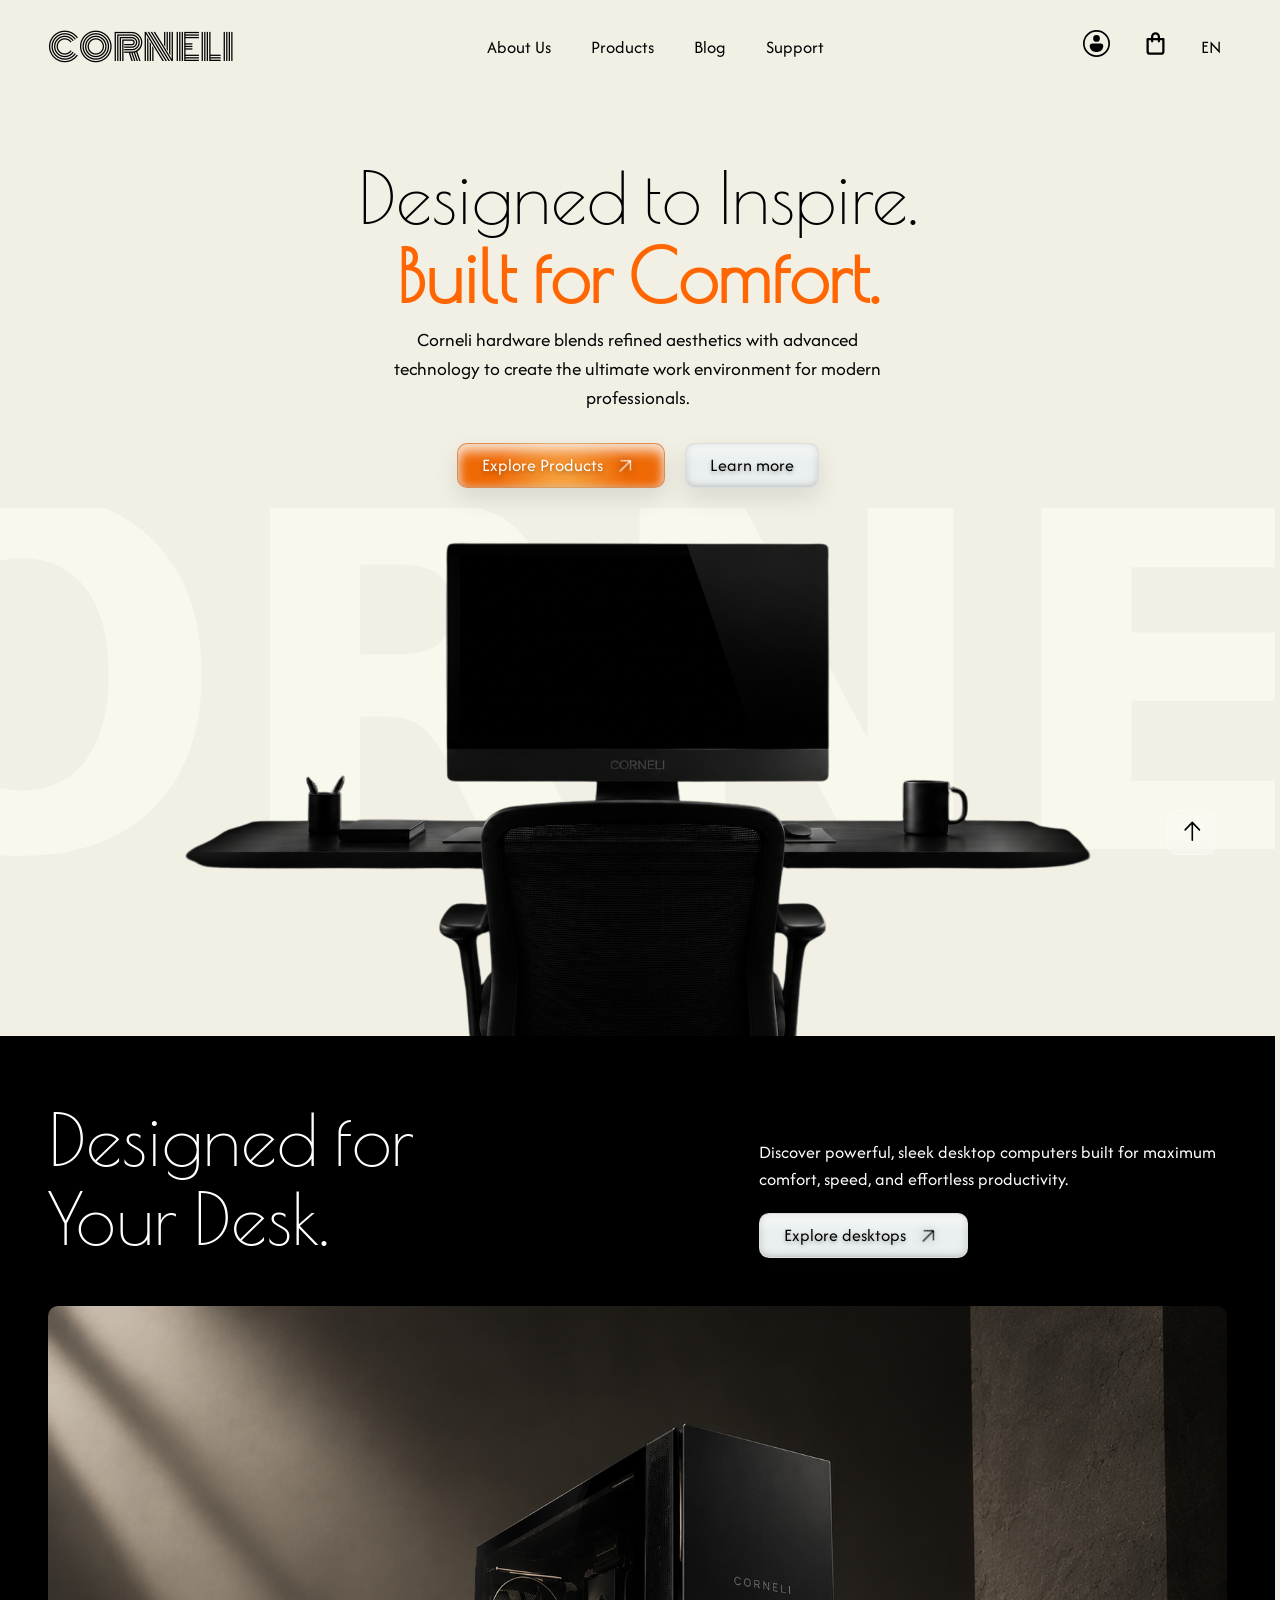
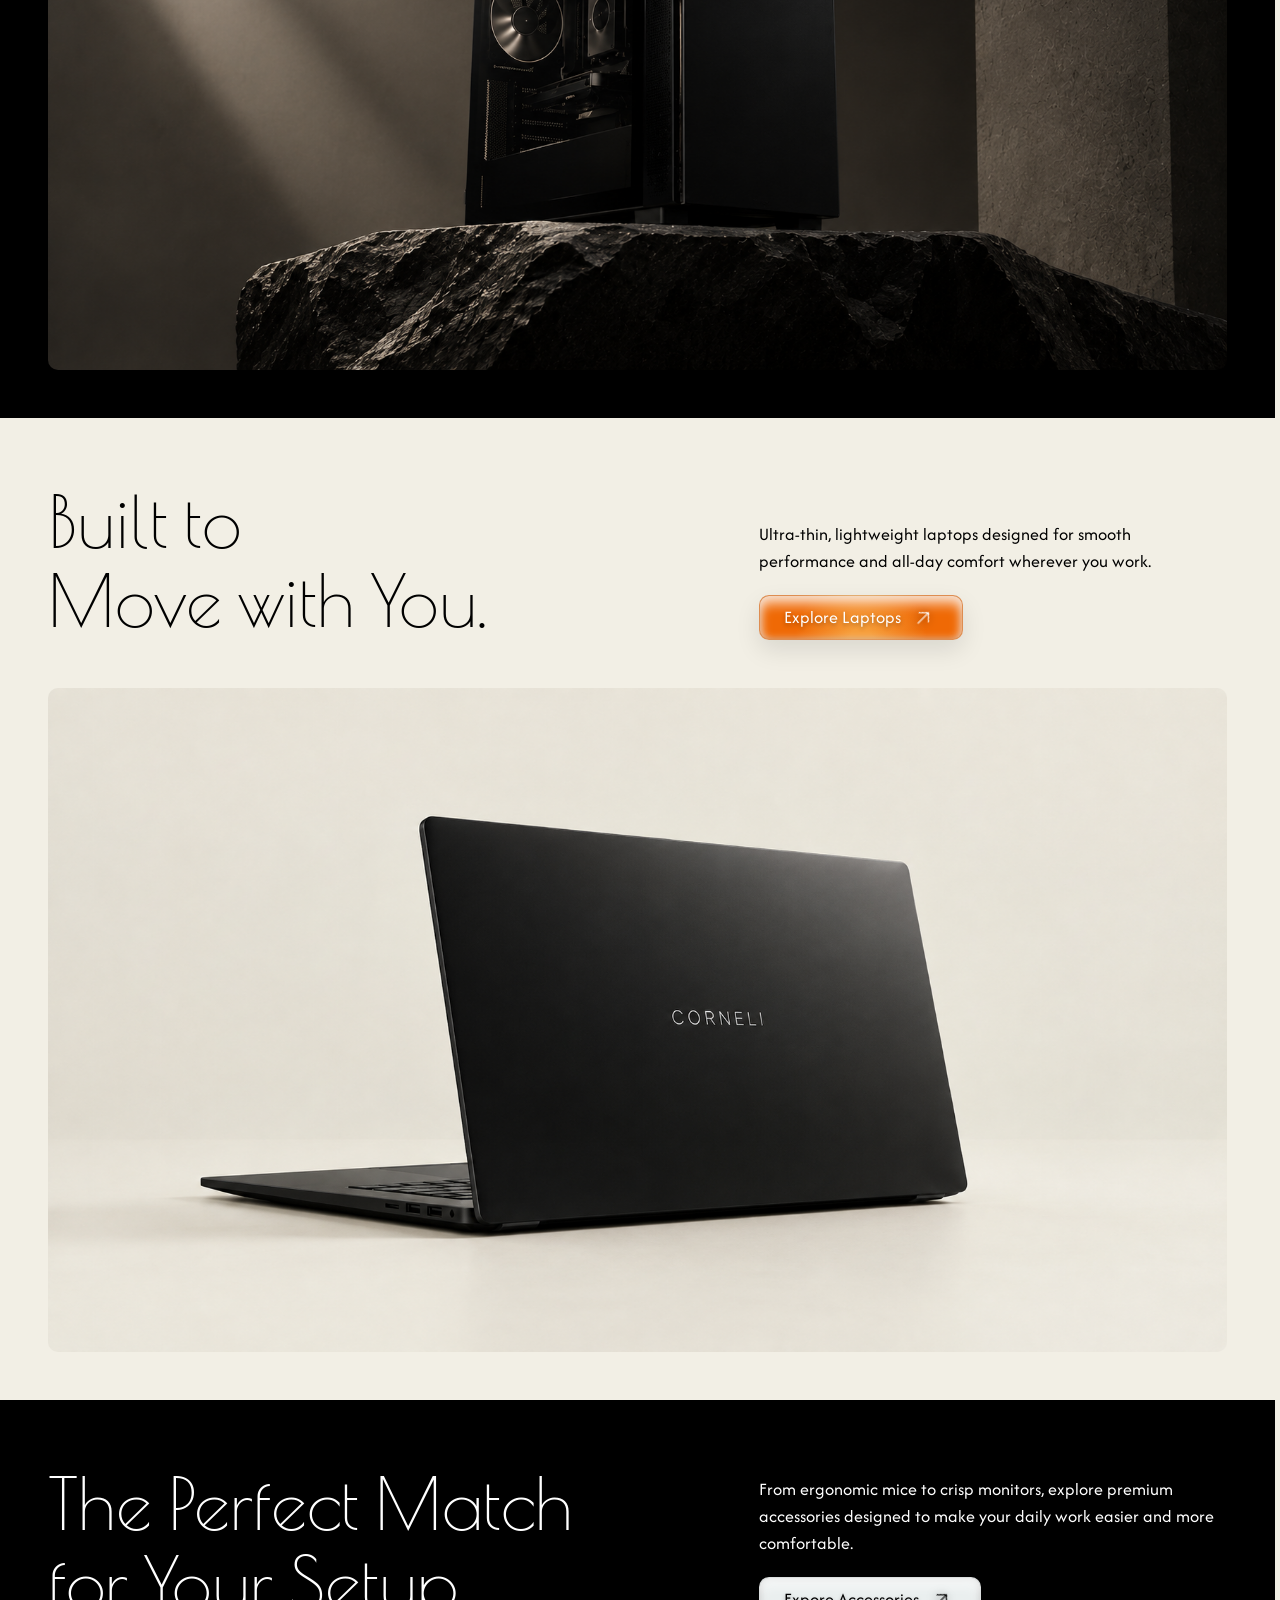
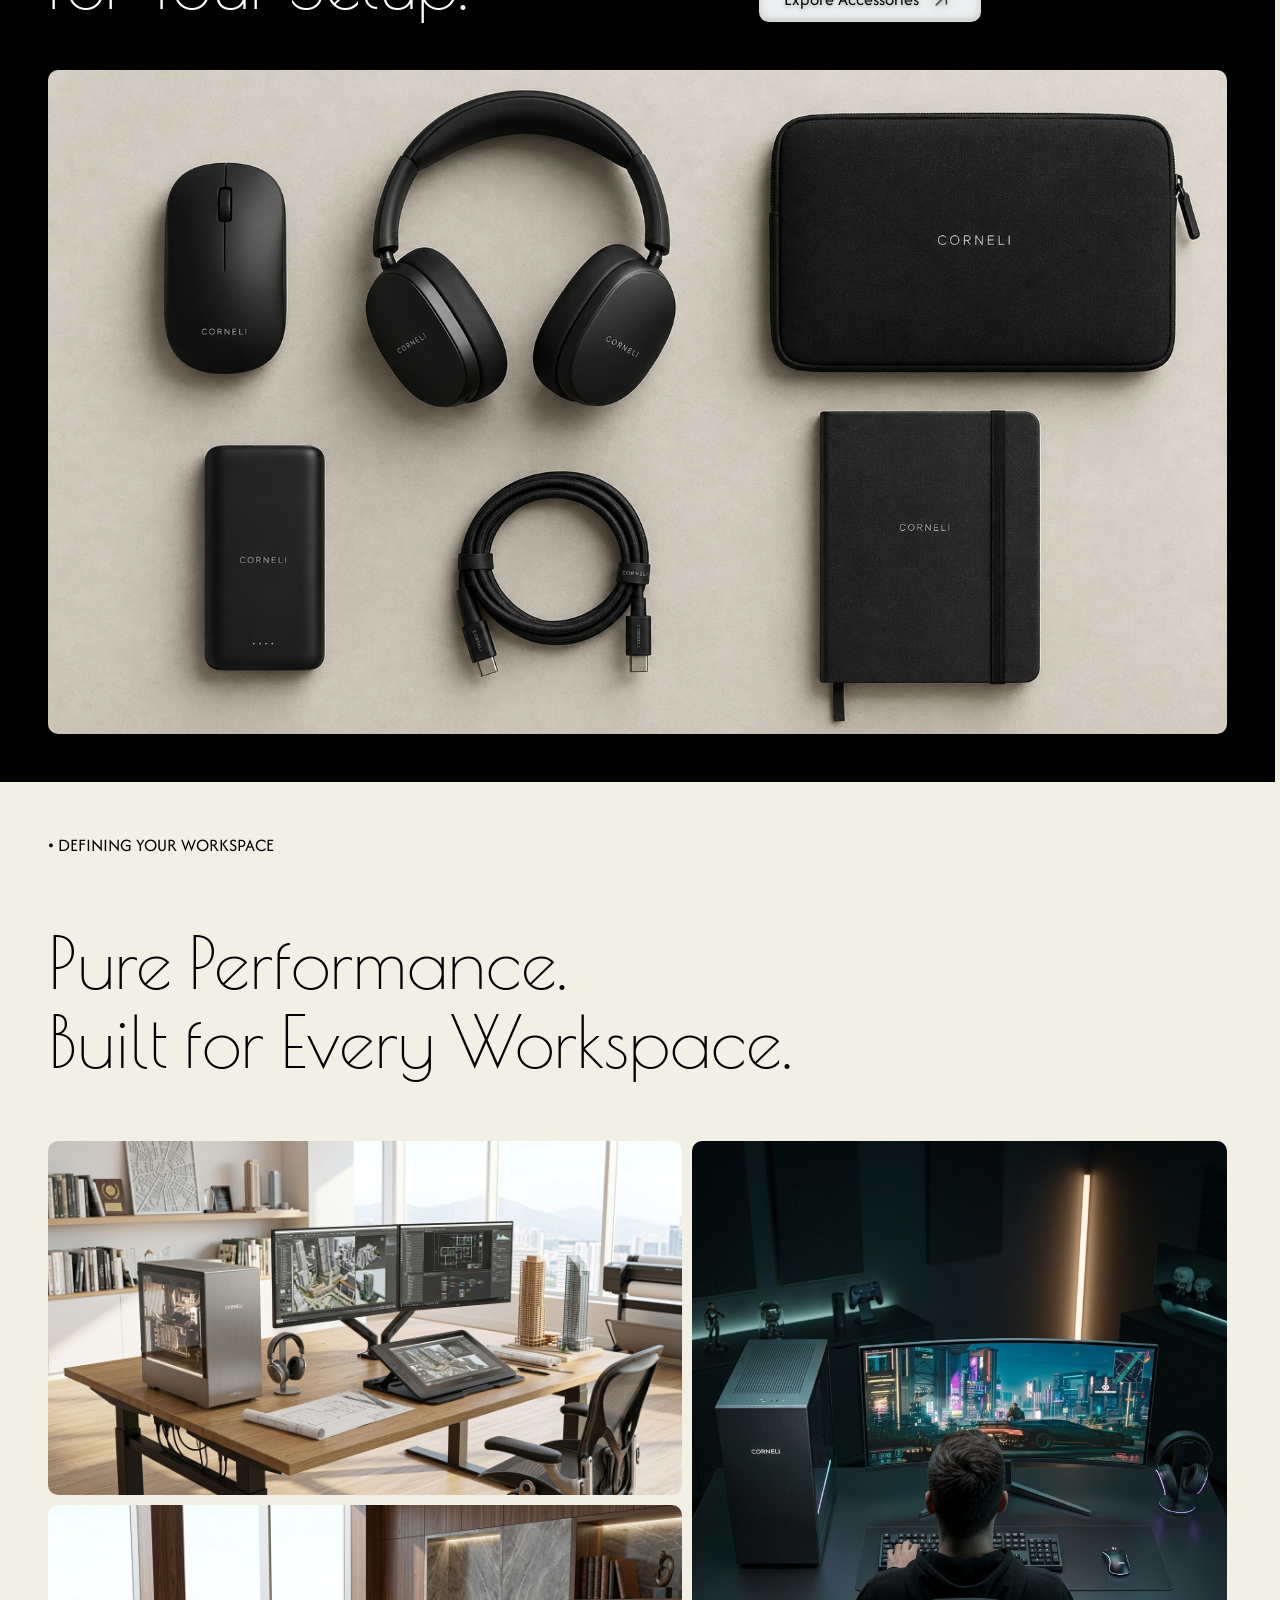
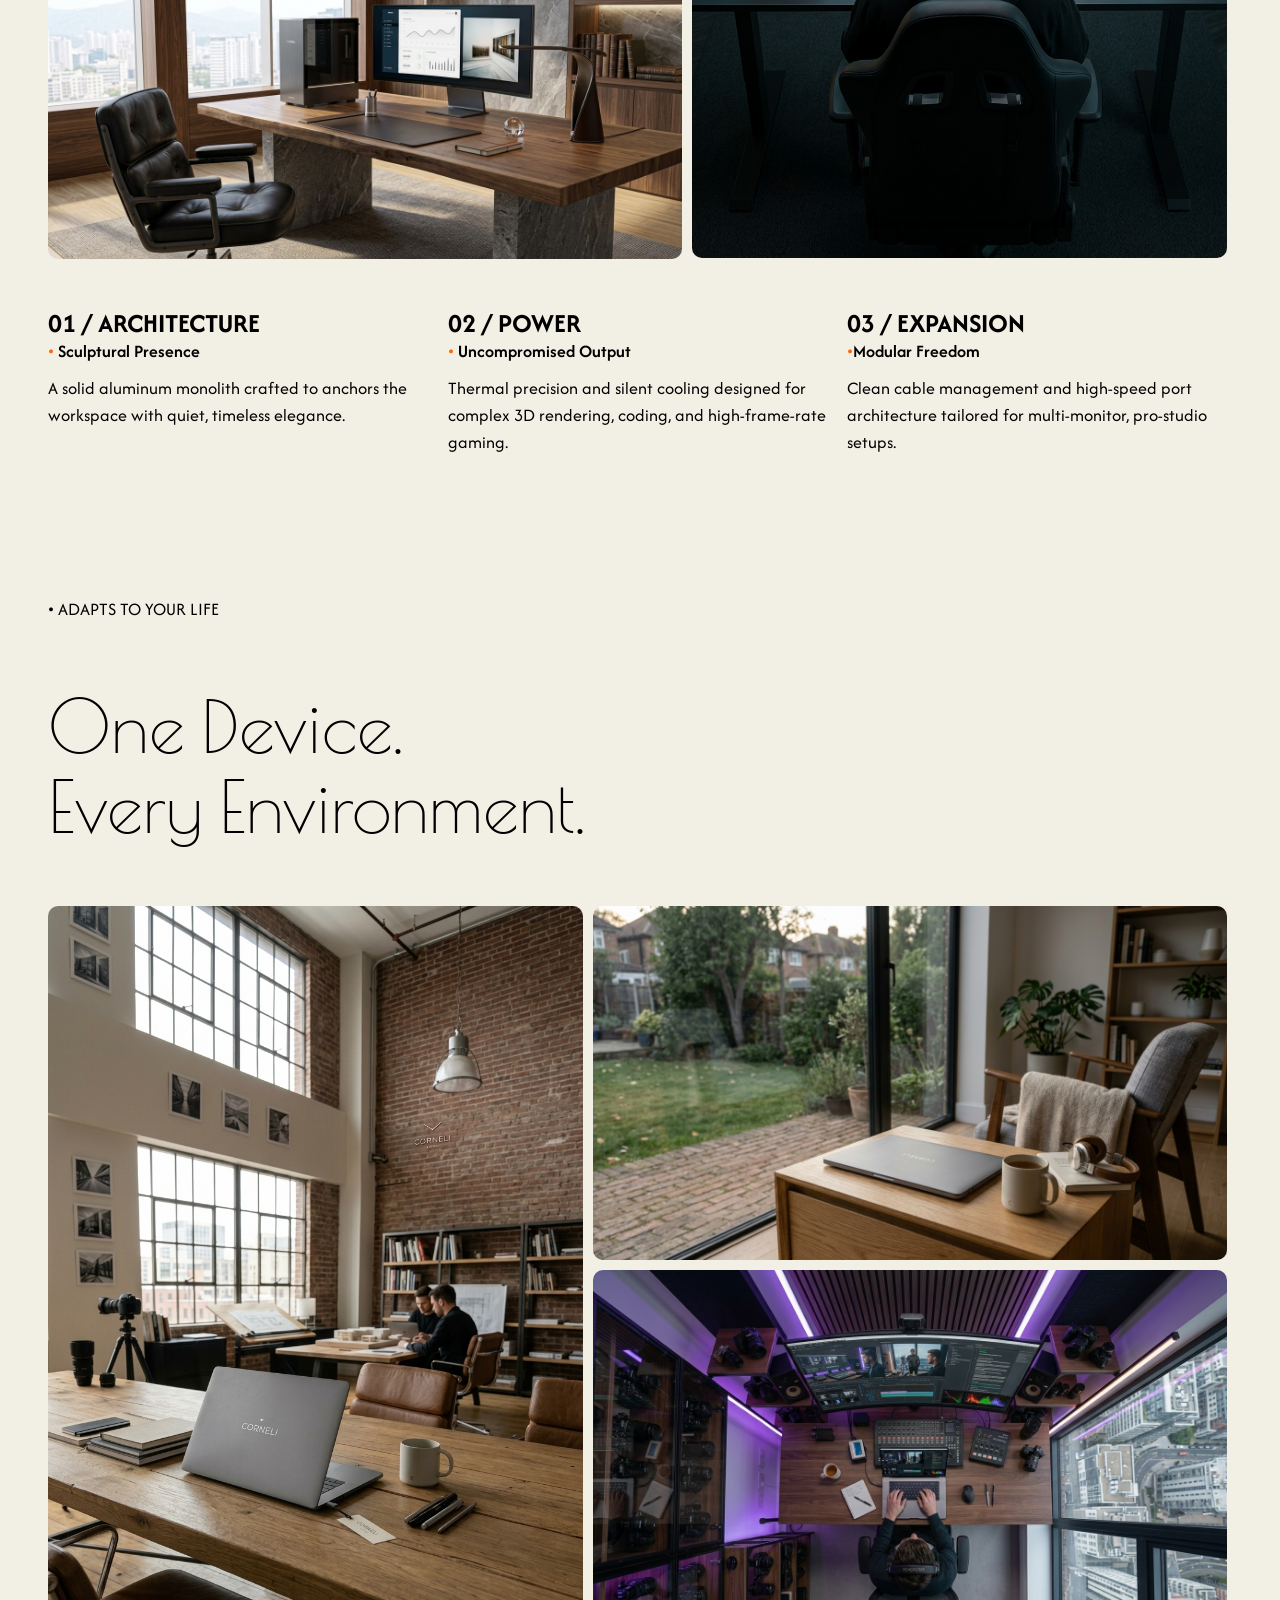
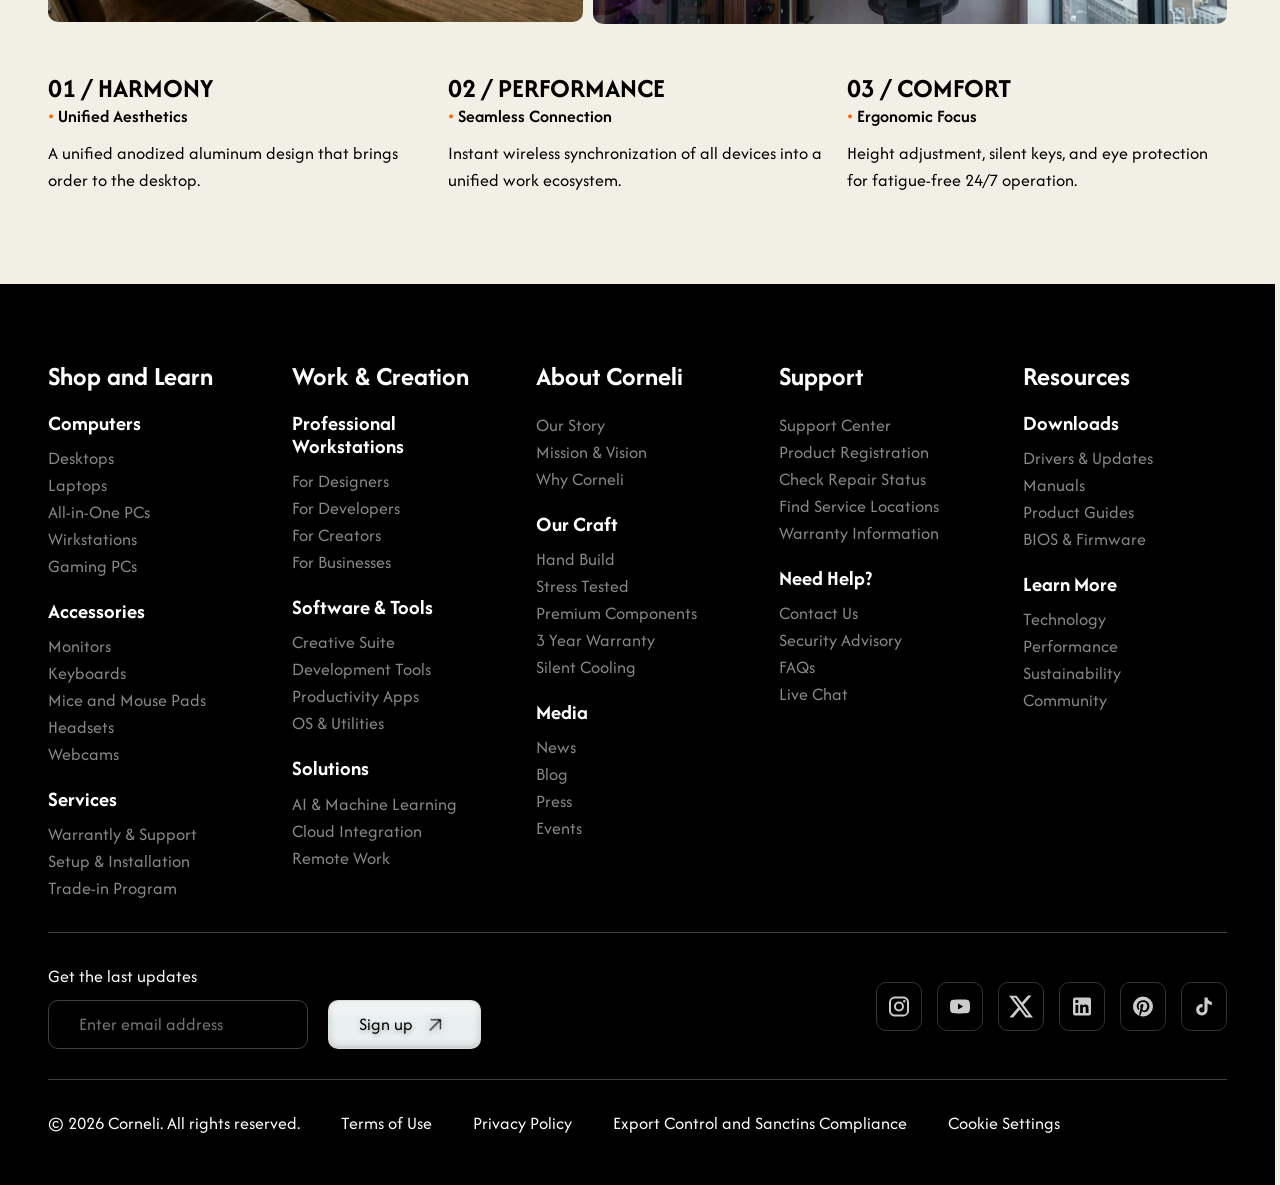
==== commit fda9567f: "about page is partially ready" ====
--- a/corneli-app/index.html
+++ b/corneli-app/index.html
@@ -20,10 +20,10 @@
             <div class="header__link-container">
                 <ul class="header__list">
                     <li class="header__item">
-                        <a href="#" class="header__link">About Us</a>
+                        <a href="/corneli-app/about.html" class="header__link">About Us</a>
                     </li>
                     <li class="header__item">
-                        <a href="catalogue.html" class="header__link">Products</a>
+                        <a href="/corneli-app/catalogue.html" class="header__link">Products</a>
                     </li>
                     <li class="header__item">
                         <a href="#" class="header__link">Blog</a>
@@ -728,6 +728,8 @@
         </div>
     </footer>
 
+<script src="js/main.js" type="module"></script>
+
 </body>
 
 </html>
--- a/corneli-app/assets/style/main.css
+++ b/corneli-app/assets/style/main.css
@@ -12,3 +12,5 @@
 @import 'explore.css';
 @import 'catalogue.css';
 @import 'footer.css';
+
+@import 'about.css';
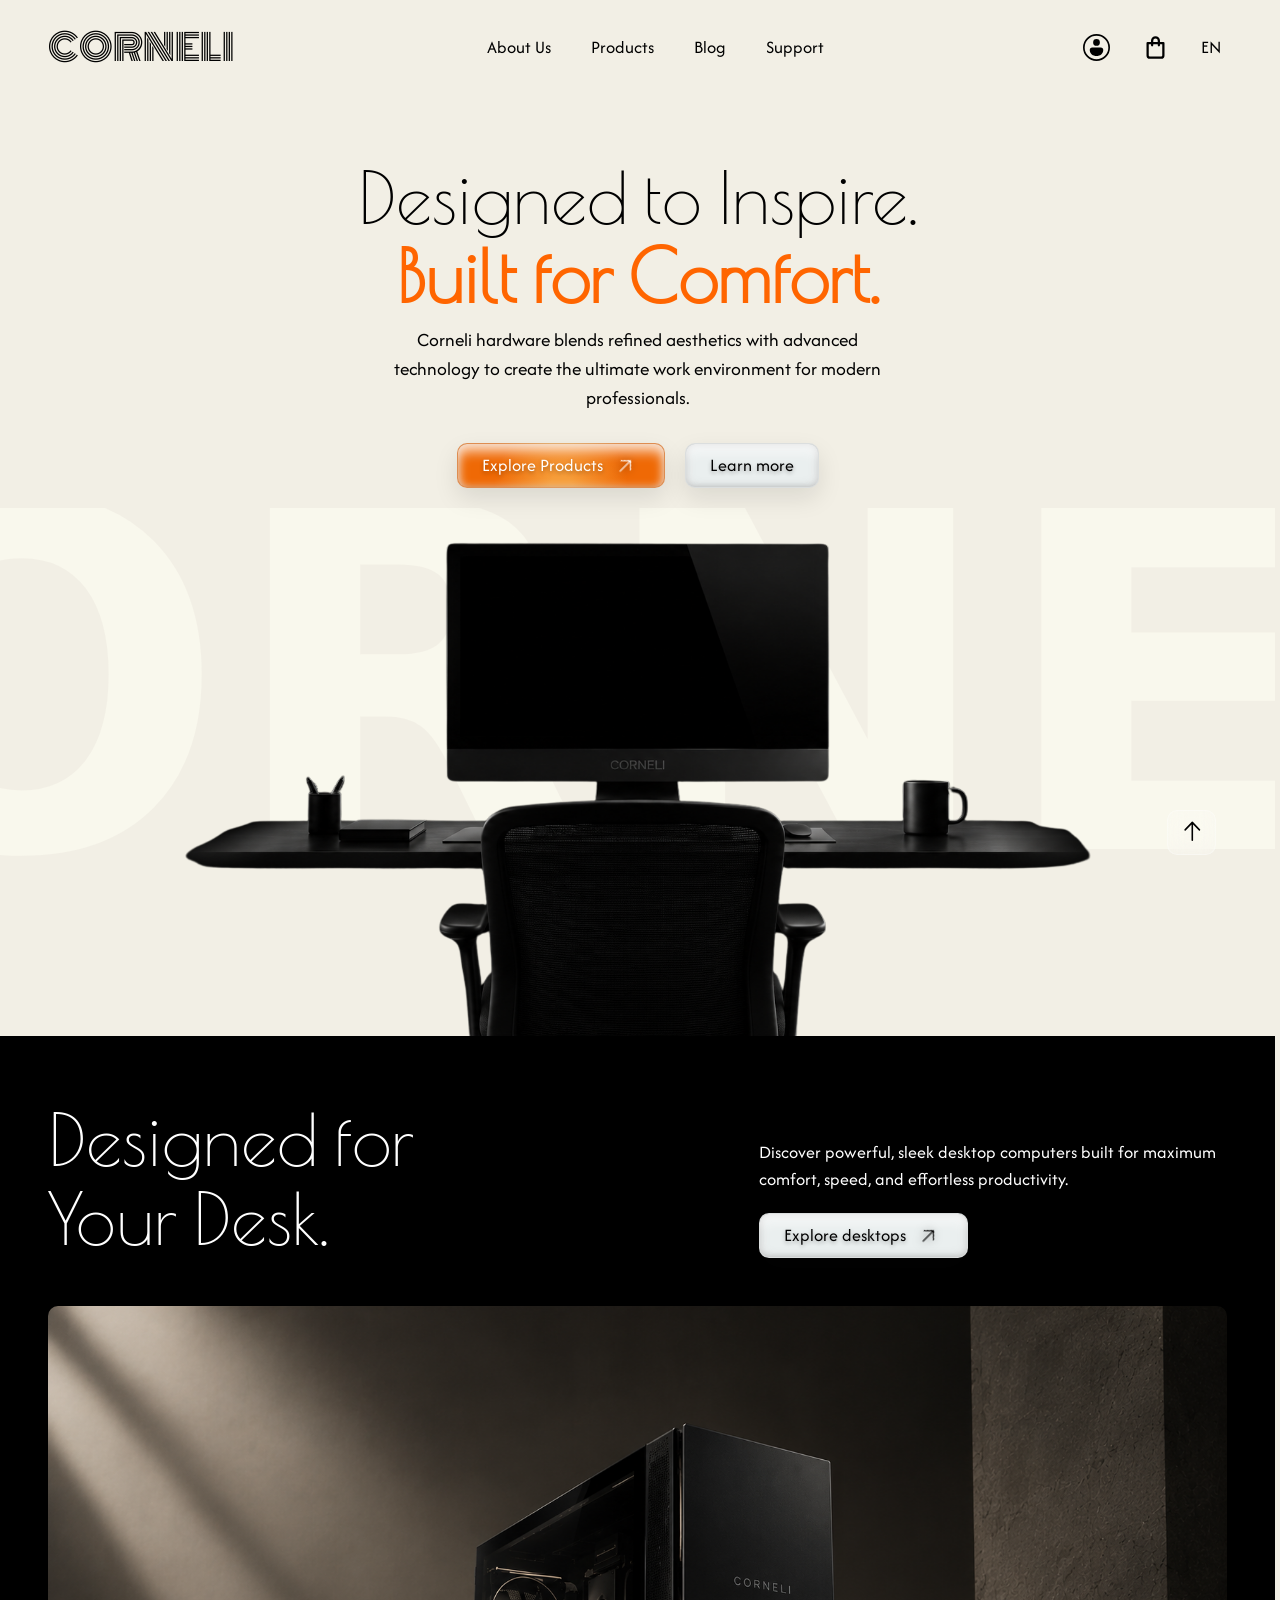
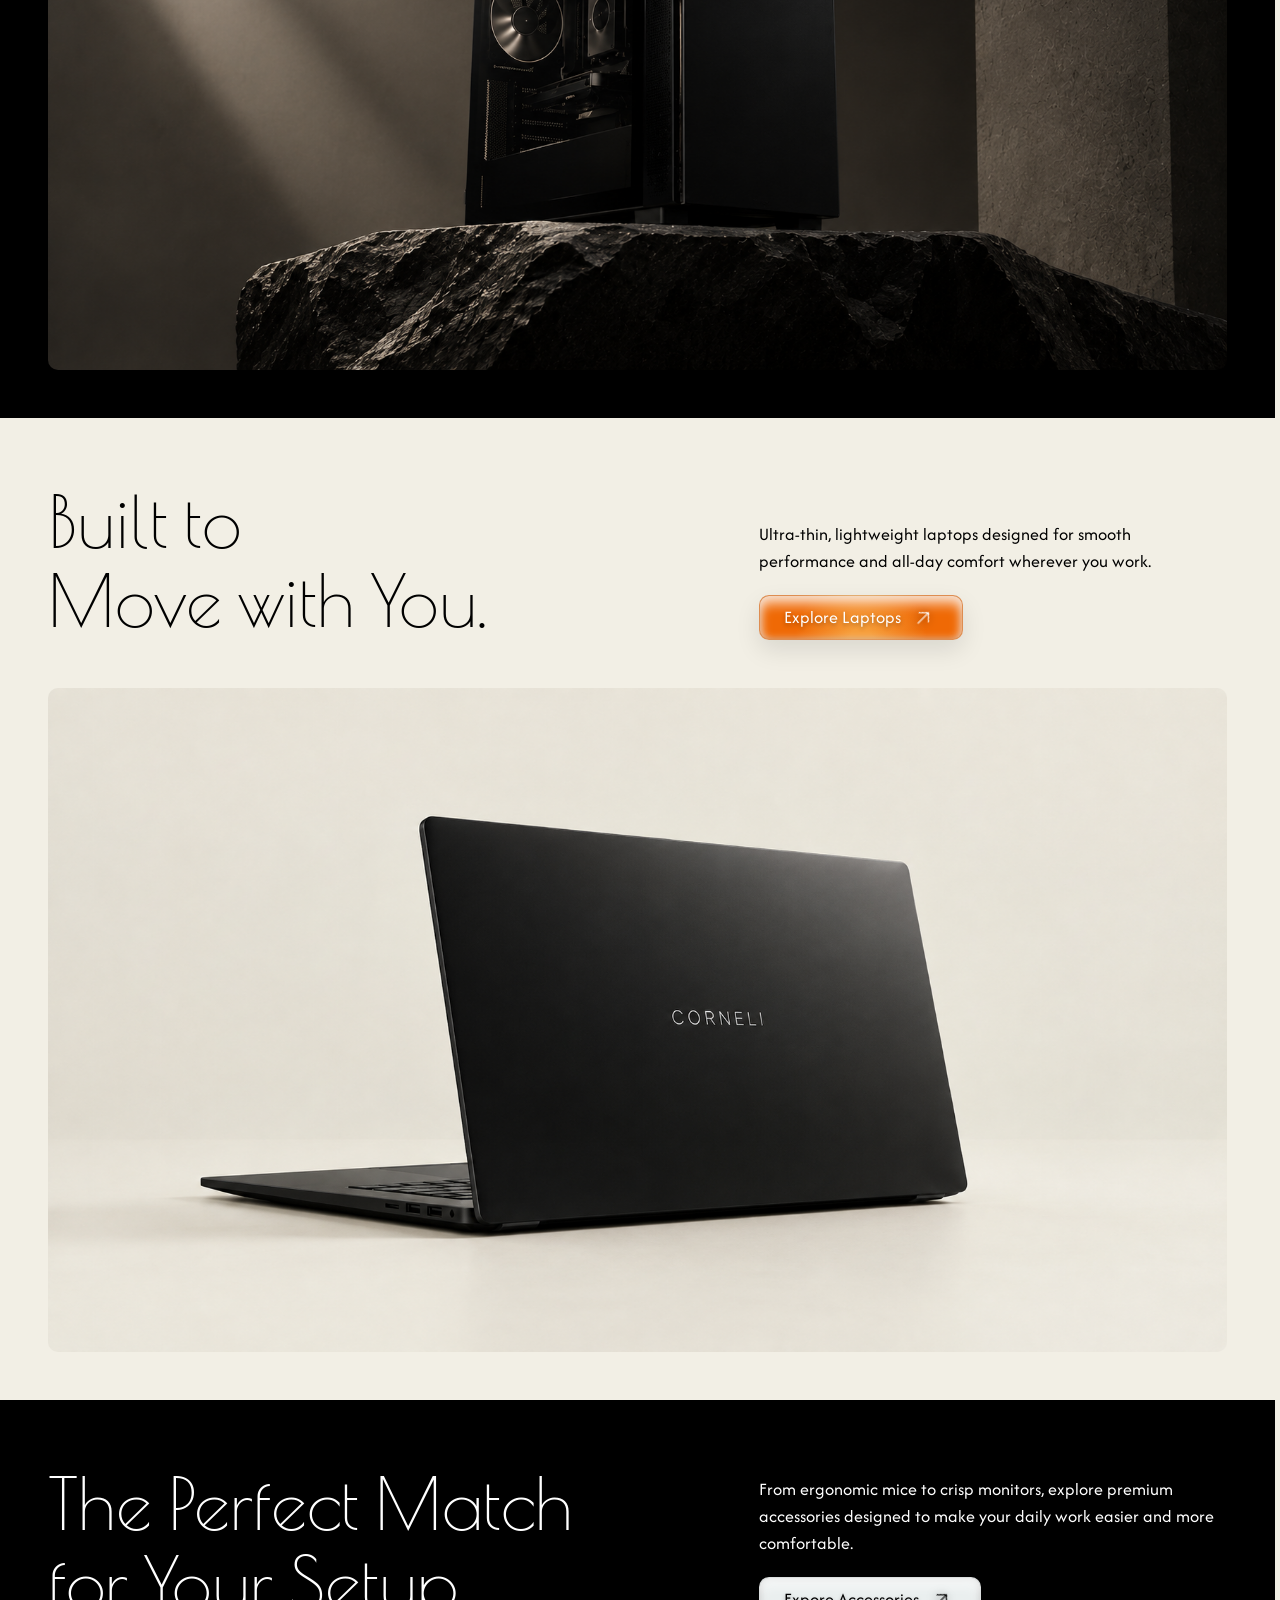
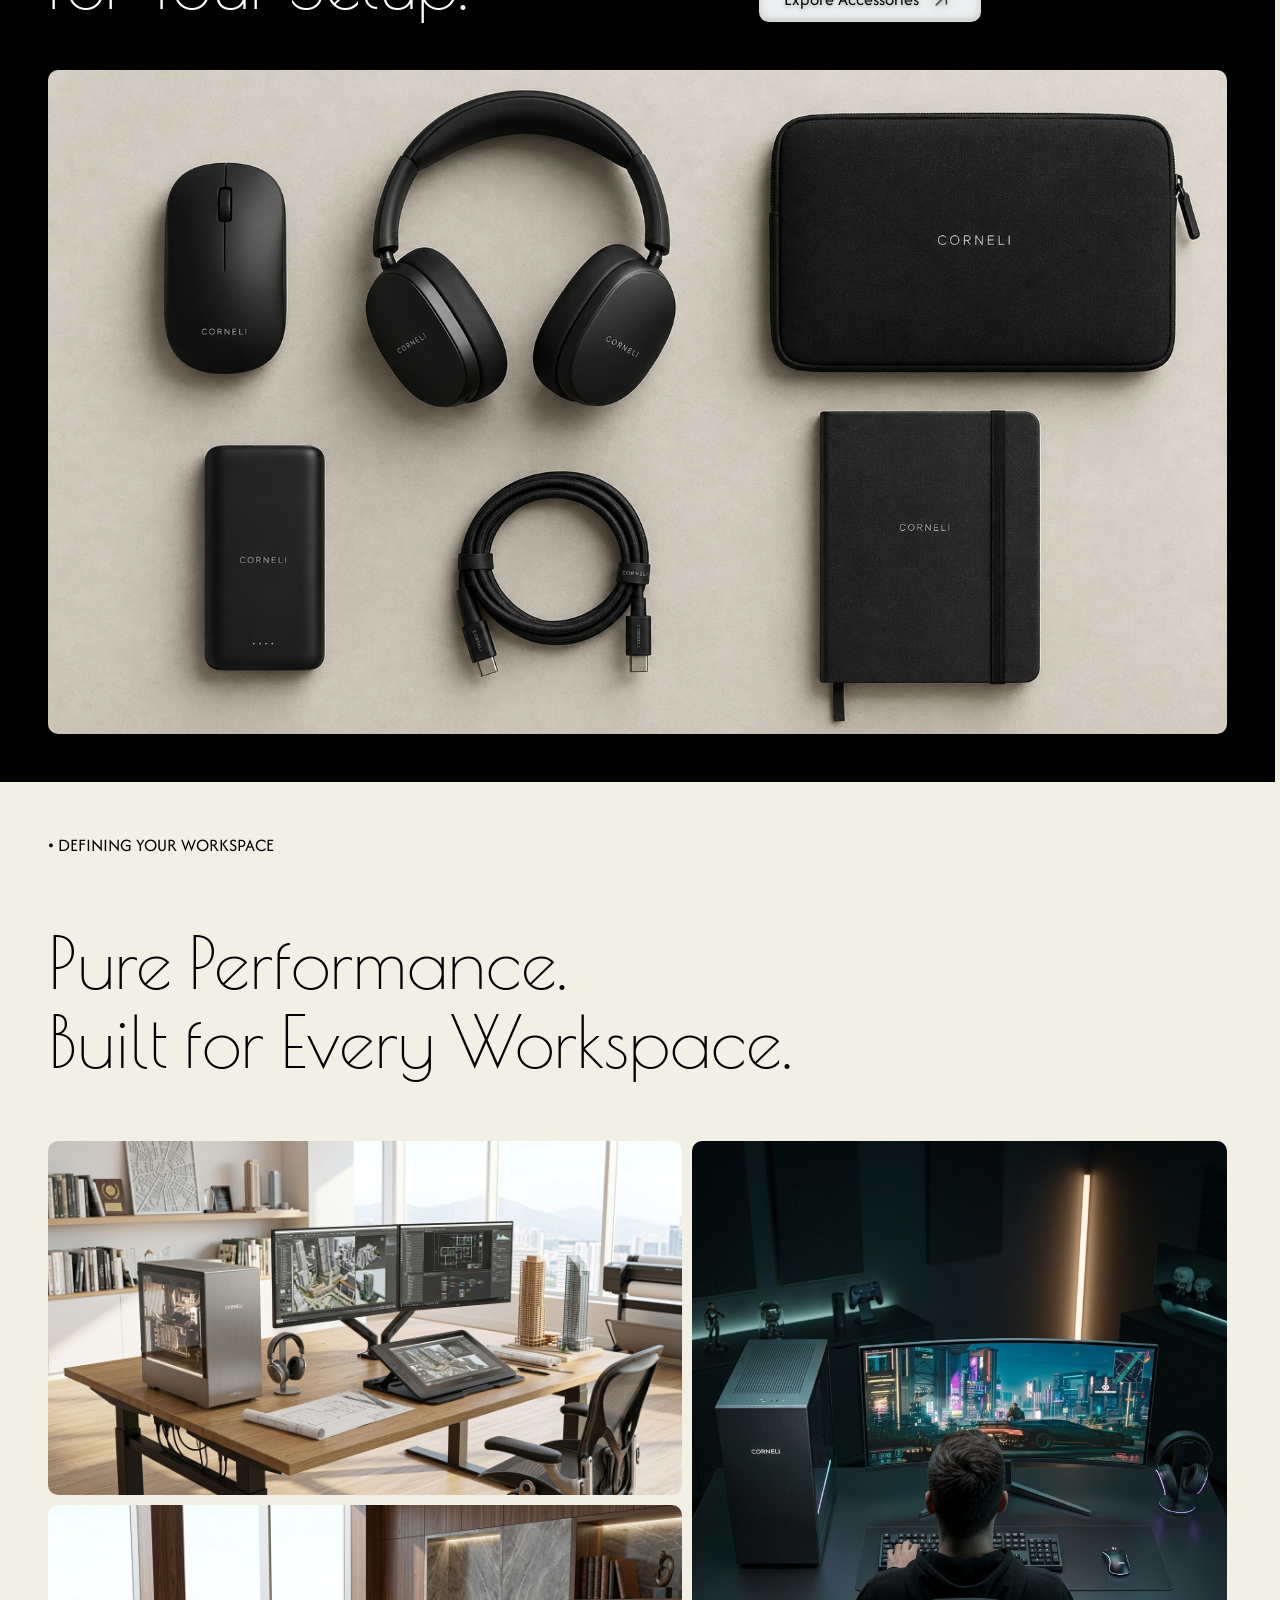
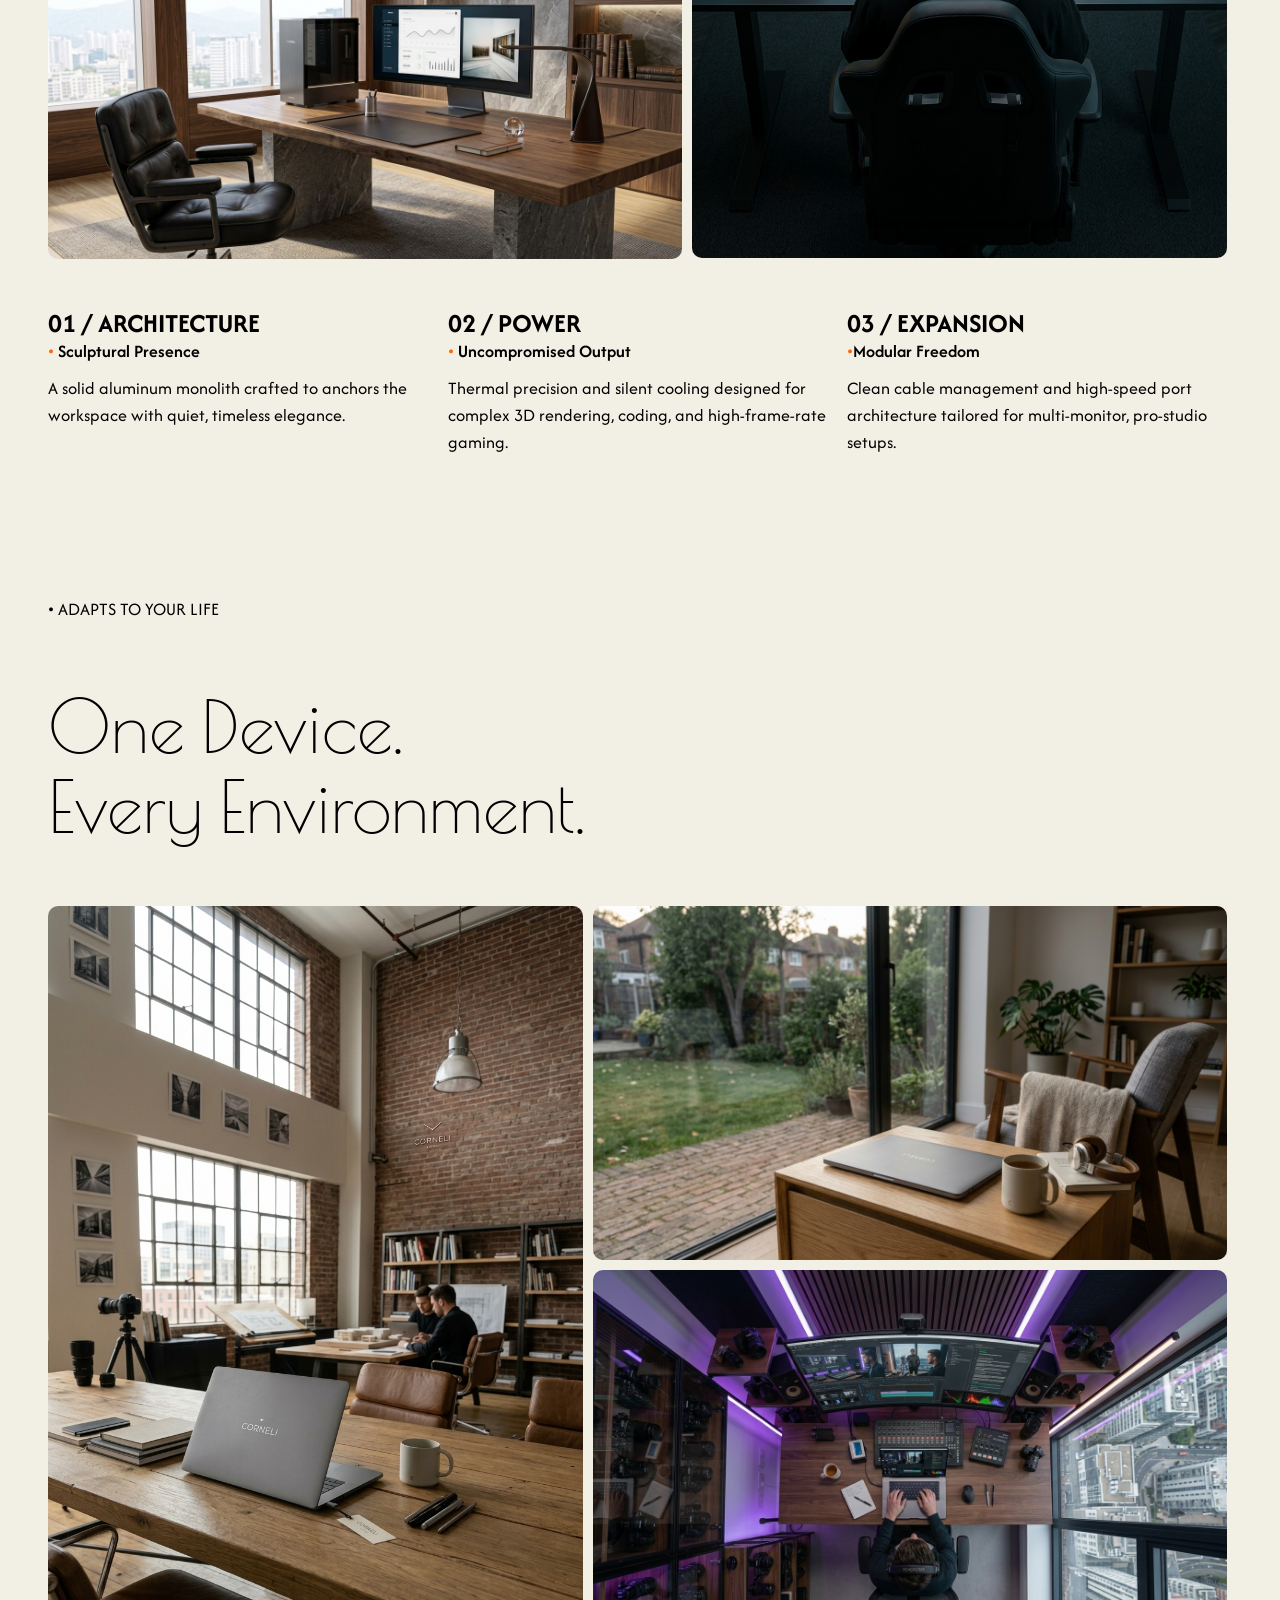
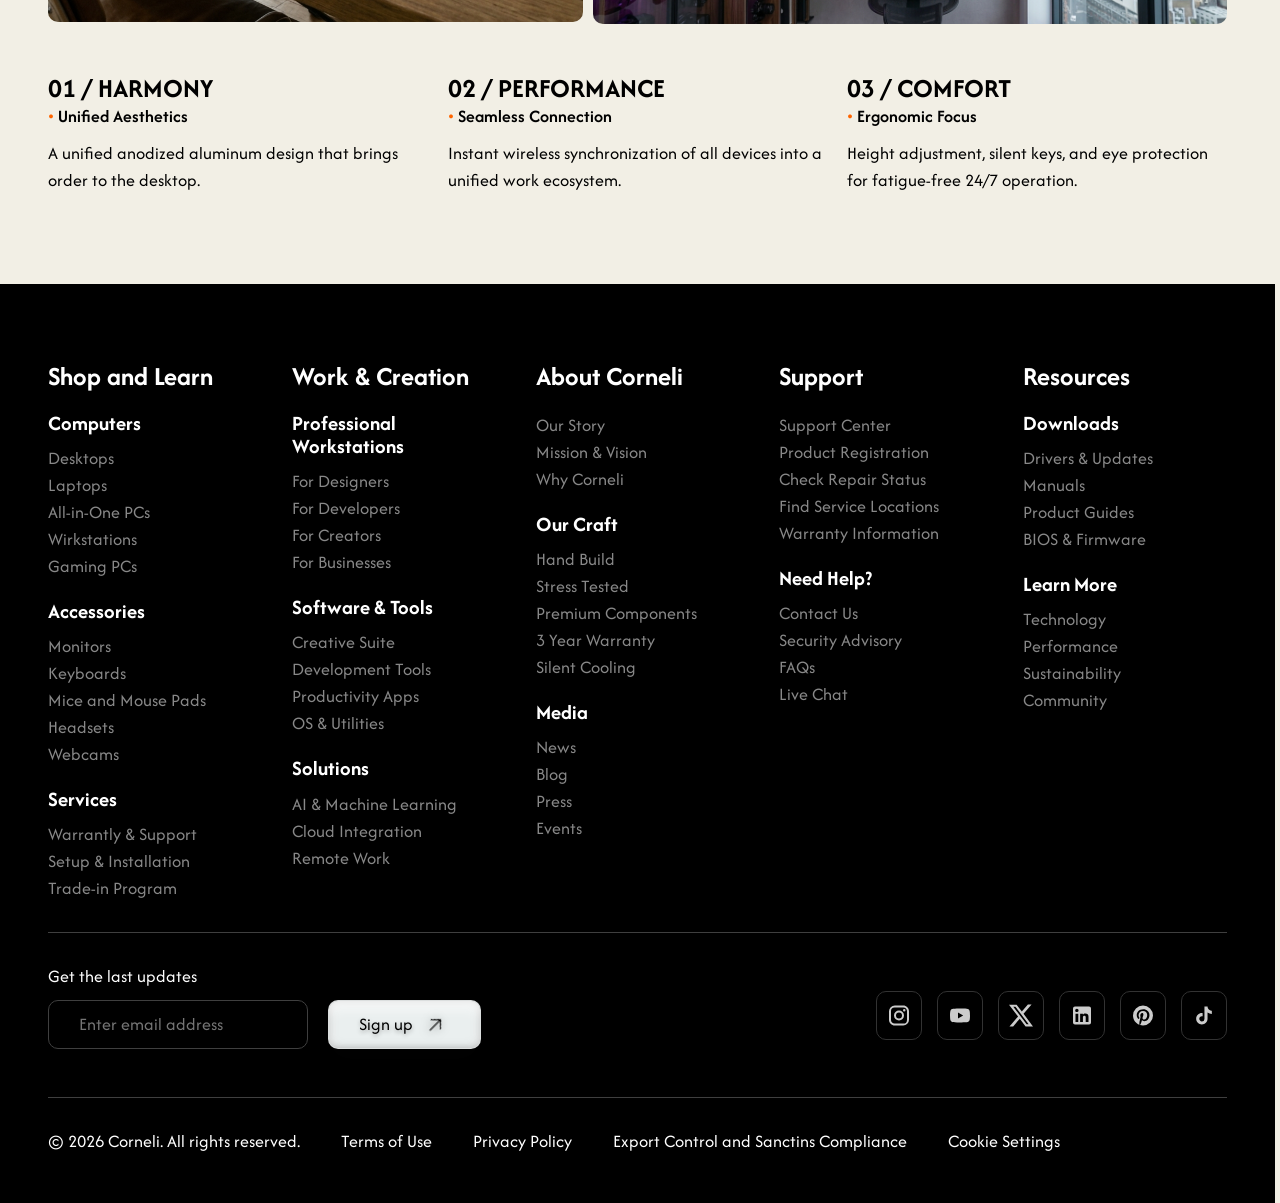
==== commit 673cdcdc: "g" ====
--- a/corneli-app/index.html
+++ b/corneli-app/index.html
@@ -1,12 +1,12 @@
-<!DOCTYPE html>
 <html lang="en">
 
 <head>
     <meta charset="UTF-8">
     <meta name="viewport" content="width=device-width, initial-scale=1.0">
-    <title>Document</title>
+    <meta name="description" content="Premium computers by Corneli">
+    <title>Corneli</title>
+    <link rel="stylesheet" href="assets/style/main.css">
 </head>
-<link rel="stylesheet" href="assets/style/main.css">
 
 <body>
     <!-- HEADER -->
@@ -124,7 +124,7 @@
                     </div>
                 </div>
                 <div class="product-category__image-container">
-                    <img src="public/images/desktop.png" alt="Image of the Corneli desktop">
+                    <img src="public/images/desktop.png" alt="">
                 </div>
             </div>
         </section>
@@ -157,7 +157,7 @@
                     </div>
                 </div>
                 <div class="product-category__image-container">
-                    <img src="public/images/laptop.png" alt="Image of the Corneli desktop">
+                    <img src="public/images/laptop.png" alt="">
                 </div>
             </div>
         </section>
@@ -189,7 +189,7 @@
                     </div>
                 </div>
                 <div class="product-category__image-container">
-                    <img src="public/images/accessories.png" alt="Image of the Corneli desktop">
+                    <img src="public/images/accessories.png" alt="">
                 </div>
             </div>
         </section>
@@ -642,22 +642,28 @@
                         </ul>
                     </div>
                 </div>
-       
+
             </div>
 
             <div class="footer__soc1als-container">
                 <div class="footer__newsletter">
-                    <span>Get the last updates</span>
                     <form>
-                        <input type="text" placeholder="Enter email address">
-                        <button class="cta-button">
-                            Sign up
-                            <svg xmlns="http://www.w3.org/2000/svg" width="1.5em" height="1.5em" viewBox="0 0 24 24">
-                                <title>arrow-up</title>
-                                <path fill="currentColor"
-                                    d="M11 20V7.75L5.75 13L5 12.34l6.5-6.5l6.5 6.5l-.75.66L12 7.75V20z" />
-                            </svg>
-                        </button>
+                        <div class="mail-block">
+                            <label for="email">Get the last updates</label>
+                            <input type="text" id="email" name="email" placeholder="Enter email address"
+                                autocomplete="off">
+                        </div>
+                        <div class="send-block">
+                            <button class="cta-button">
+                                Sign up
+                                <svg xmlns="http://www.w3.org/2000/svg" width="1.5em" height="1.5em"
+                                    viewBox="0 0 24 24">
+                                    <title>arrow-up</title>
+                                    <path fill="currentColor"
+                                        d="M11 20V7.75L5.75 13L5 12.34l6.5-6.5l6.5 6.5l-.75.66L12 7.75V20z" />
+                                </svg>
+                            </button>
+                        </div>
                     </form>
                 </div>
 
@@ -728,7 +734,7 @@
         </div>
     </footer>
 
-<script src="js/main.js" type="module"></script>
+    <script src="js/main.js" type="module"></script>
 
 </body>
 
